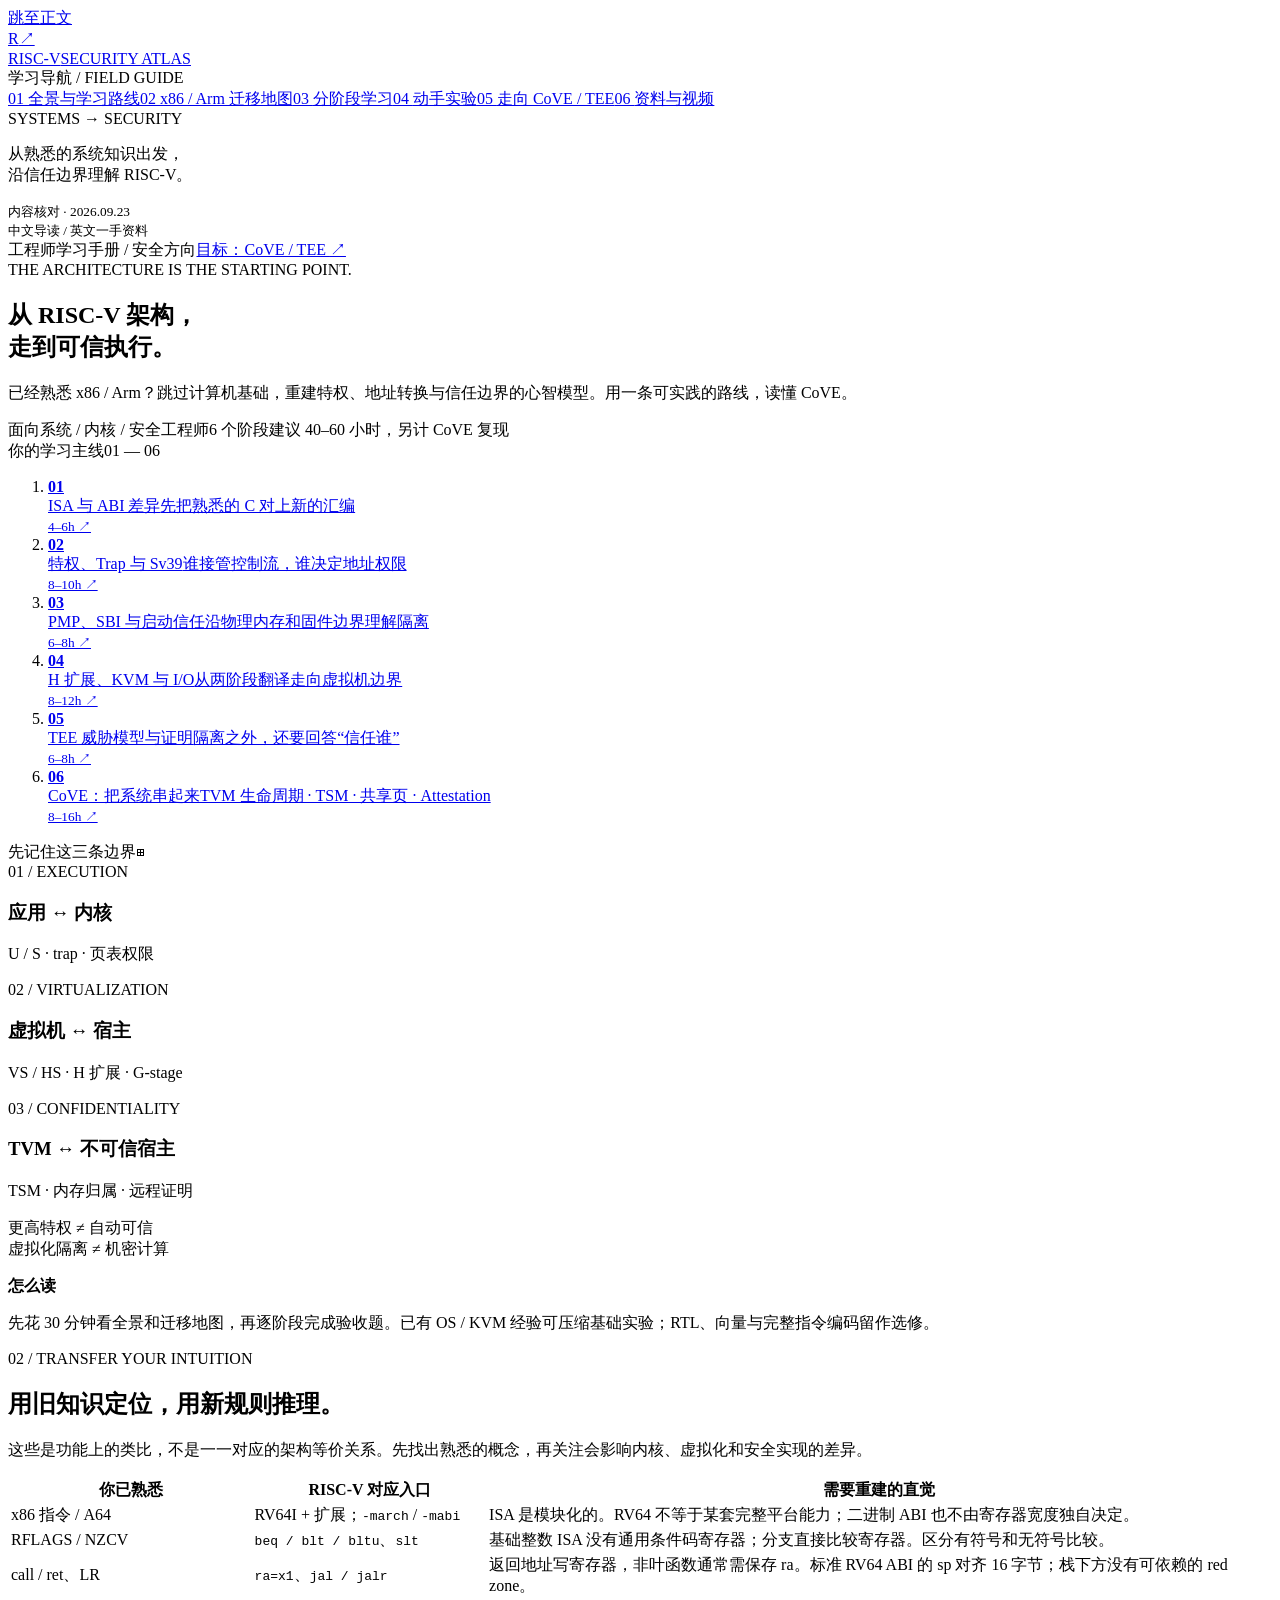
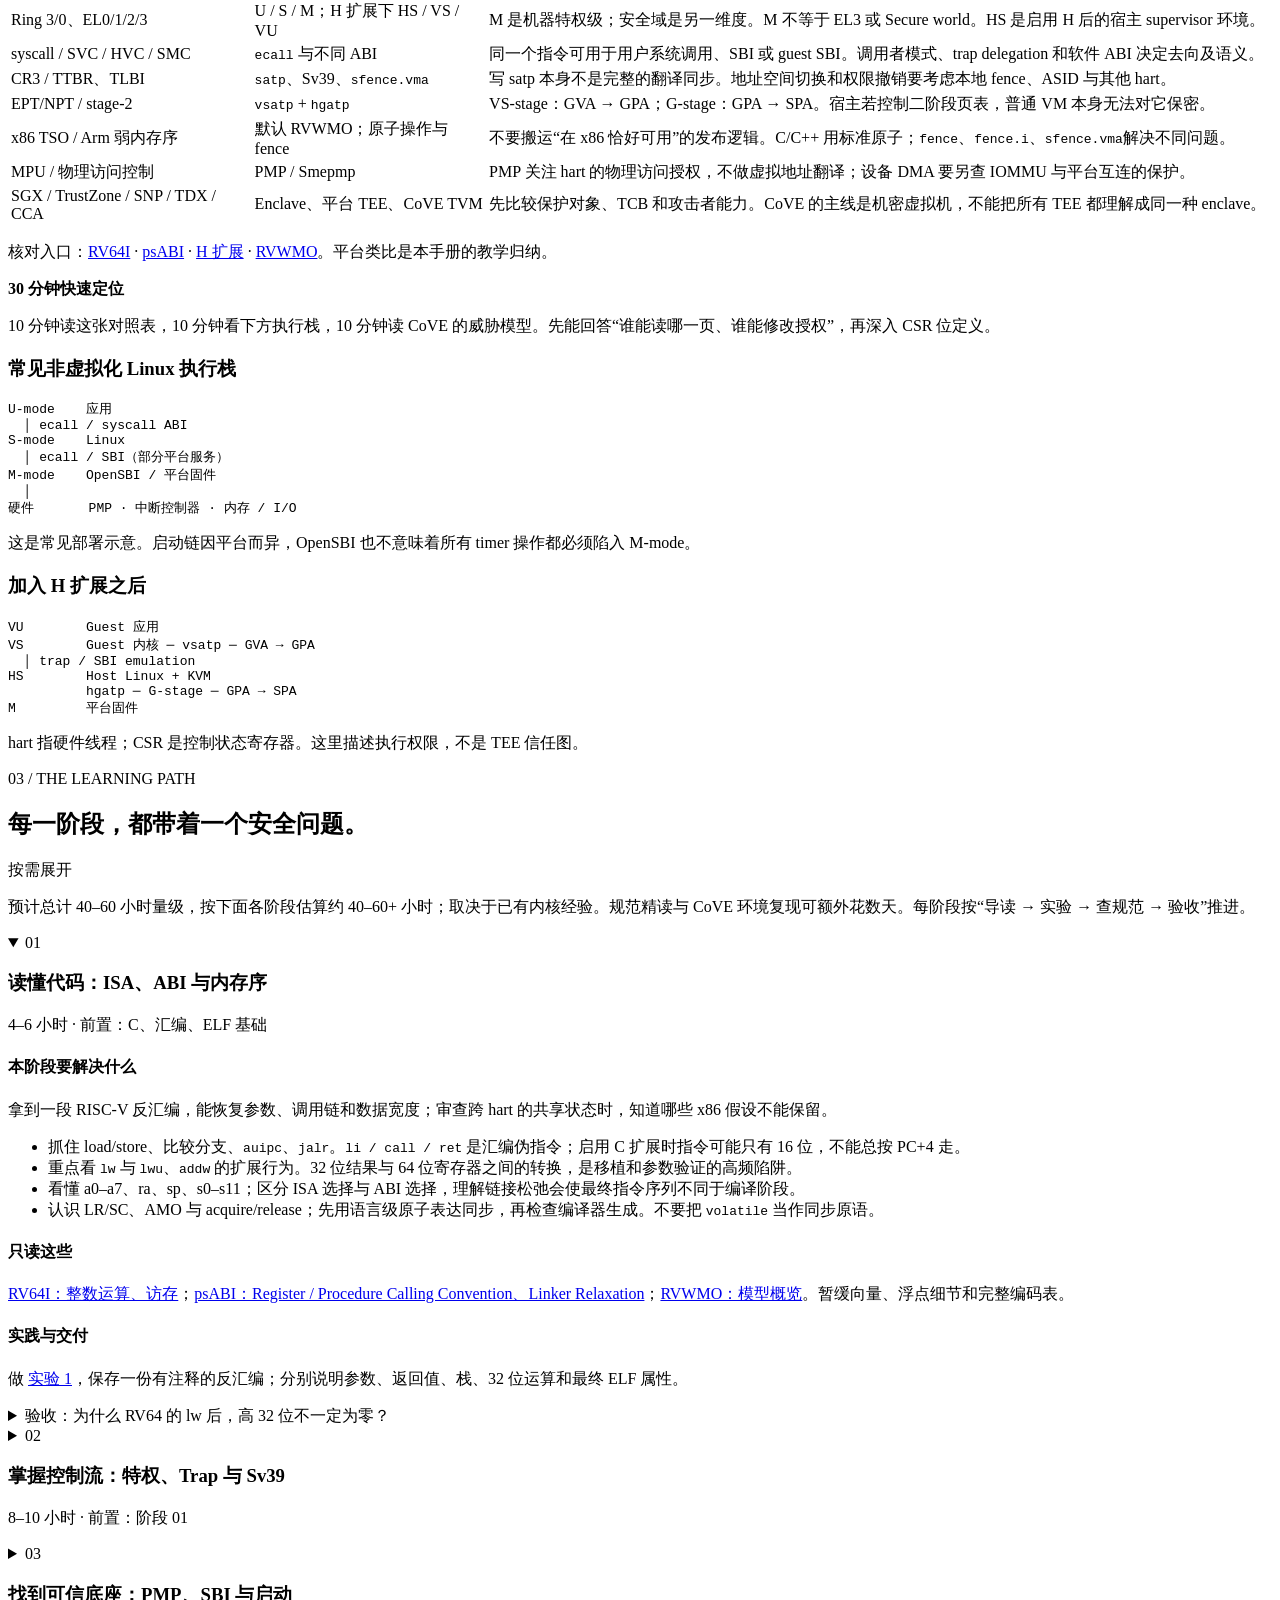
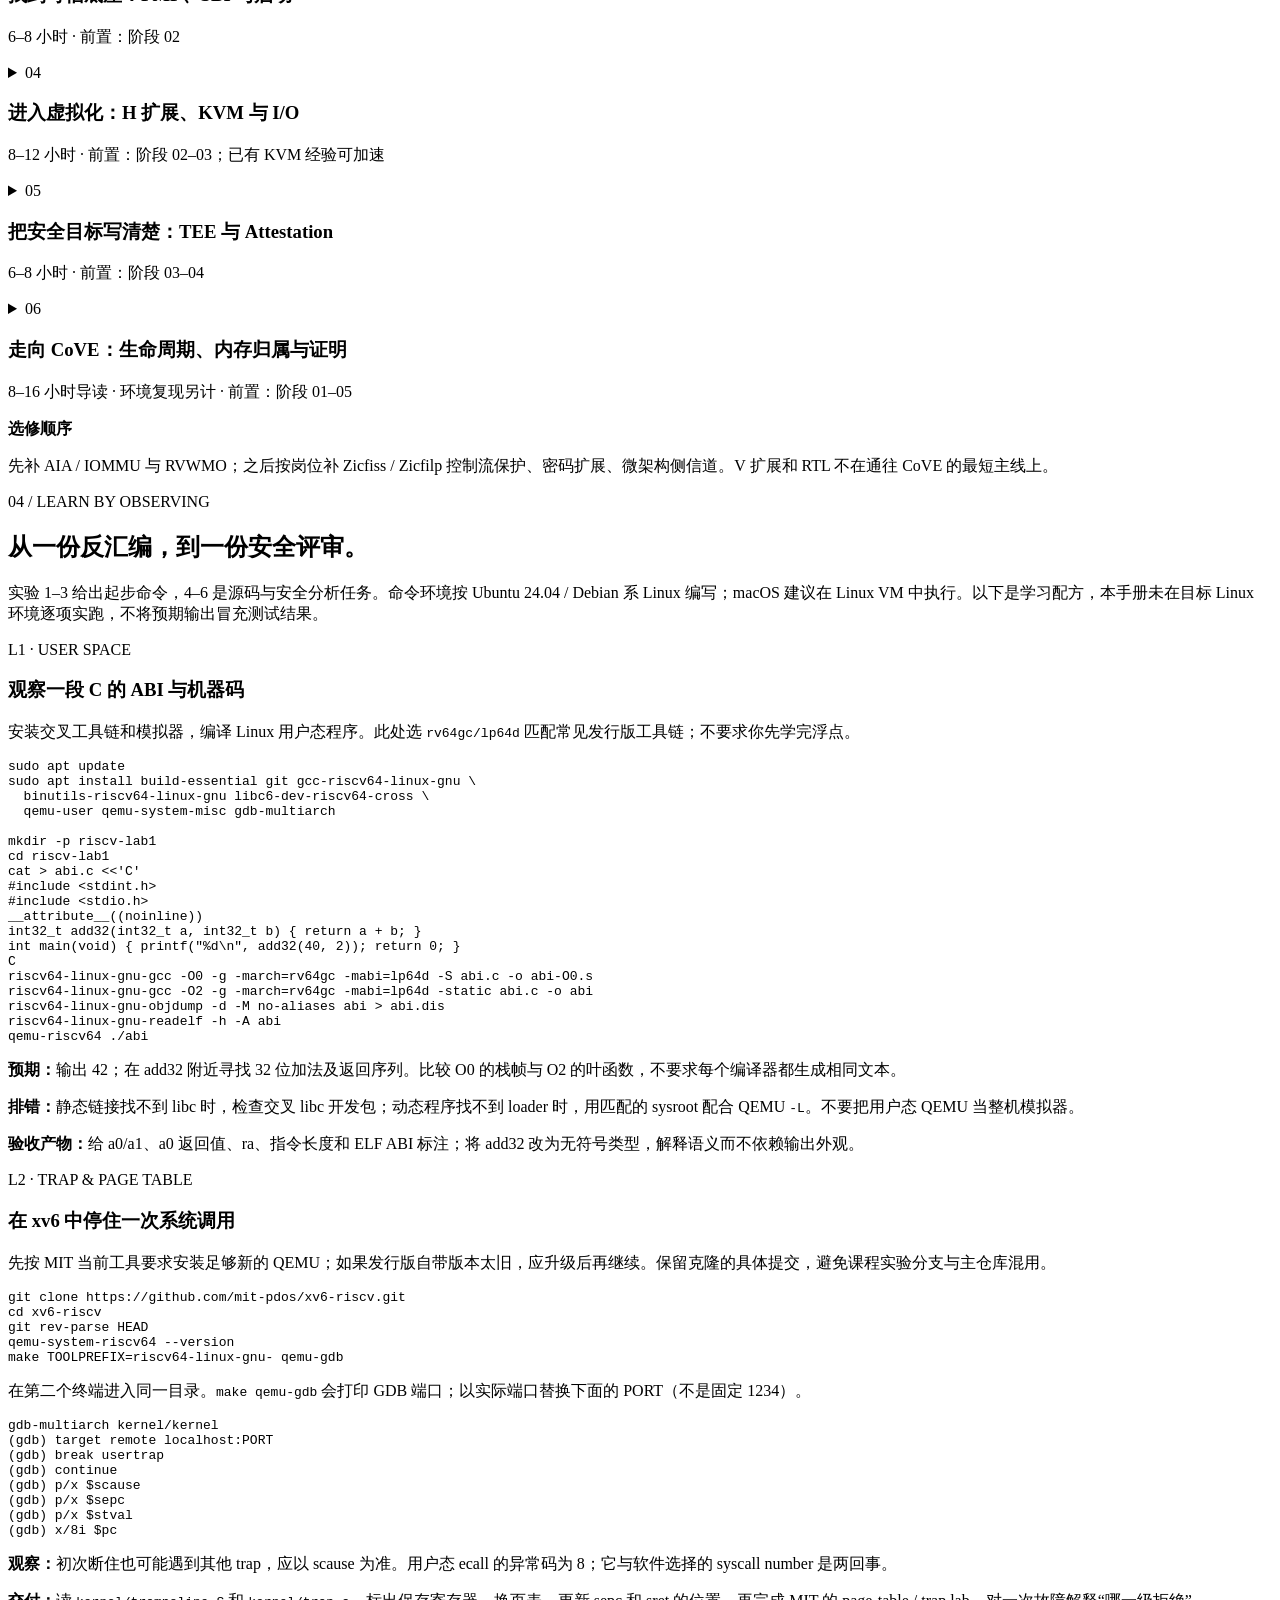
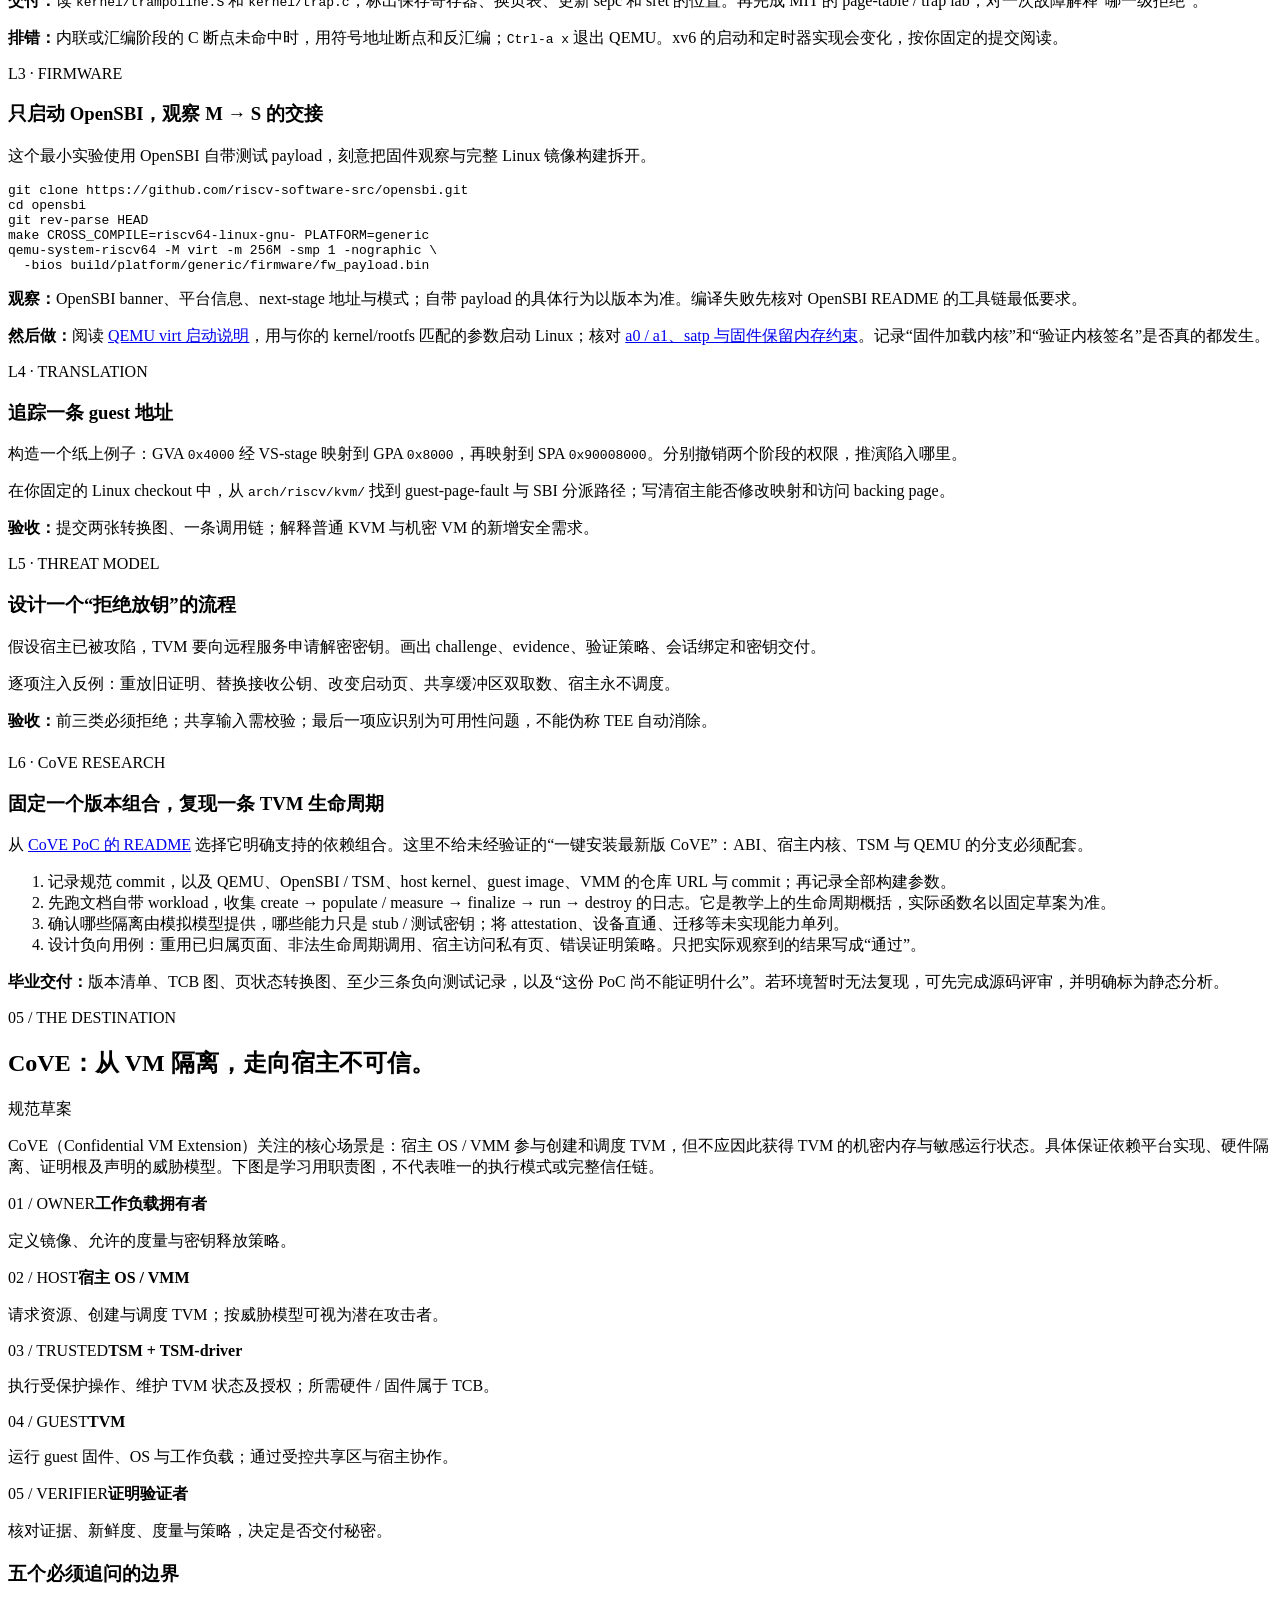
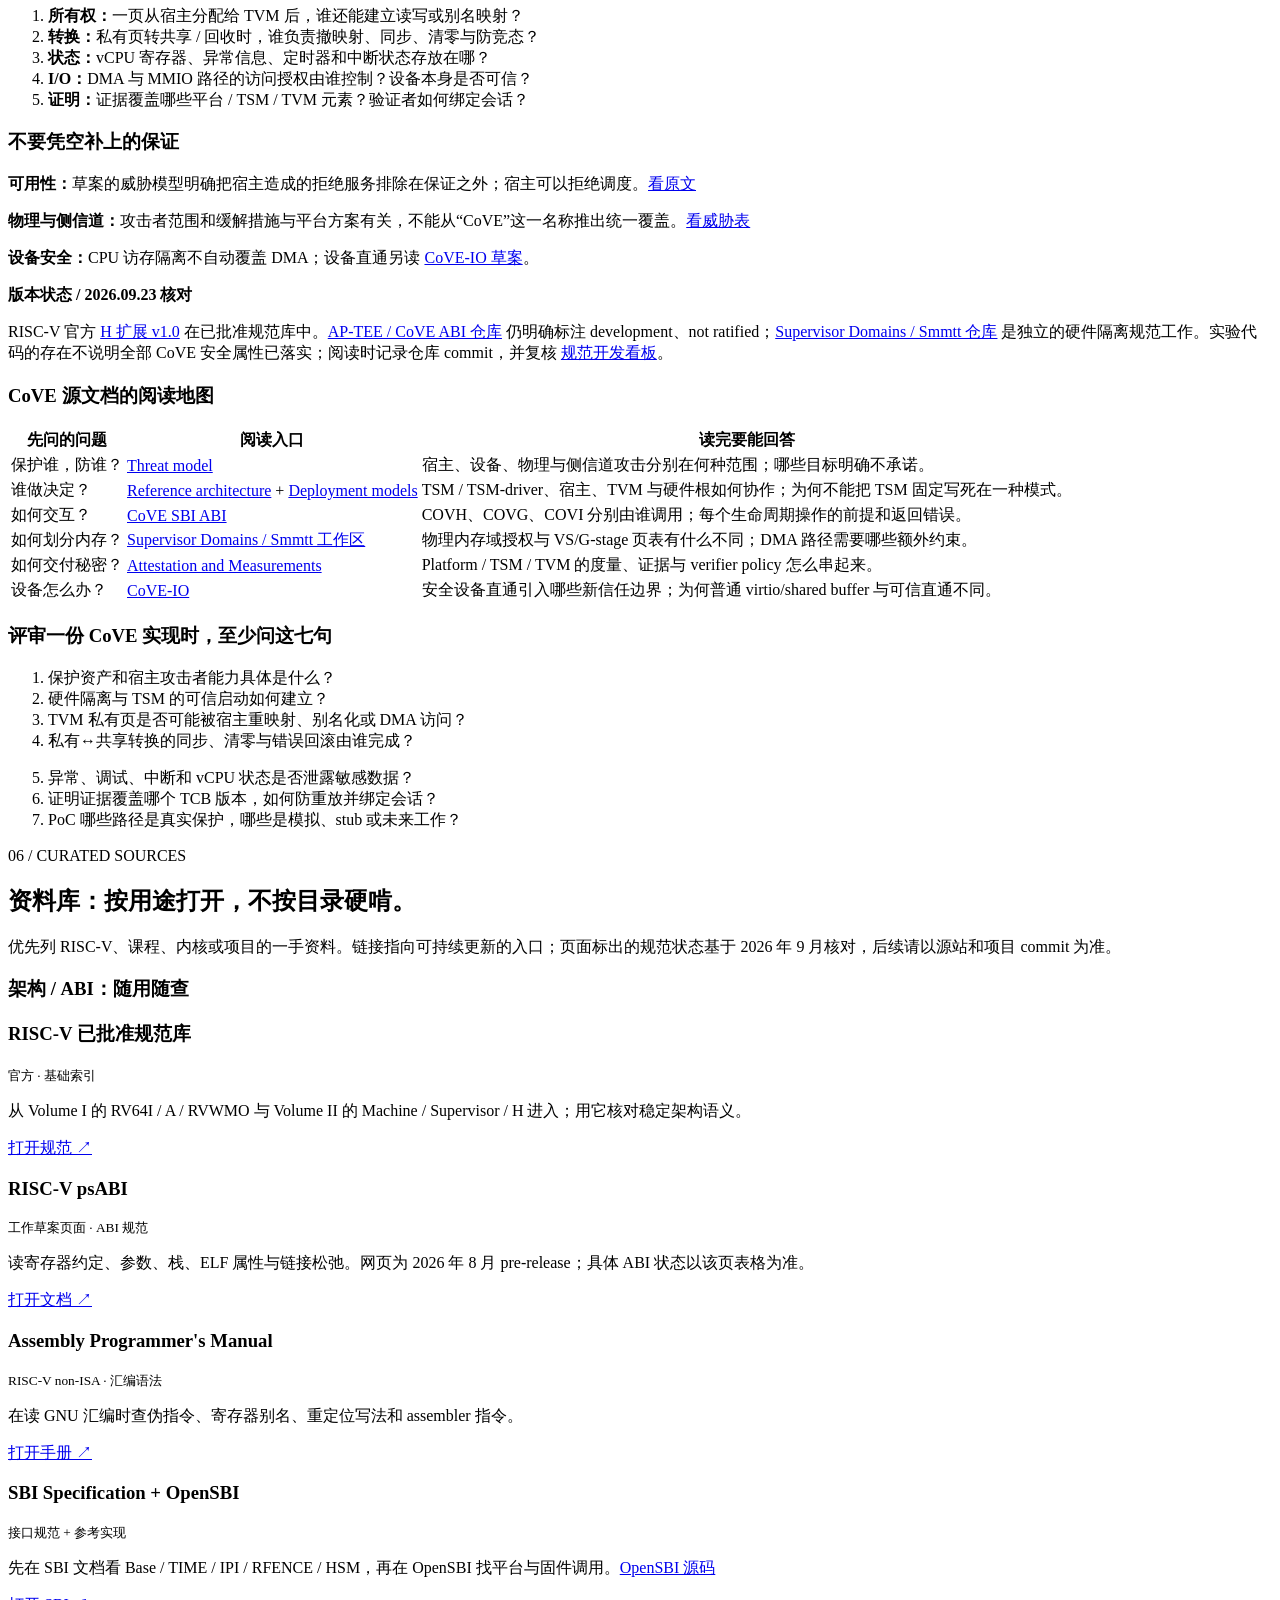
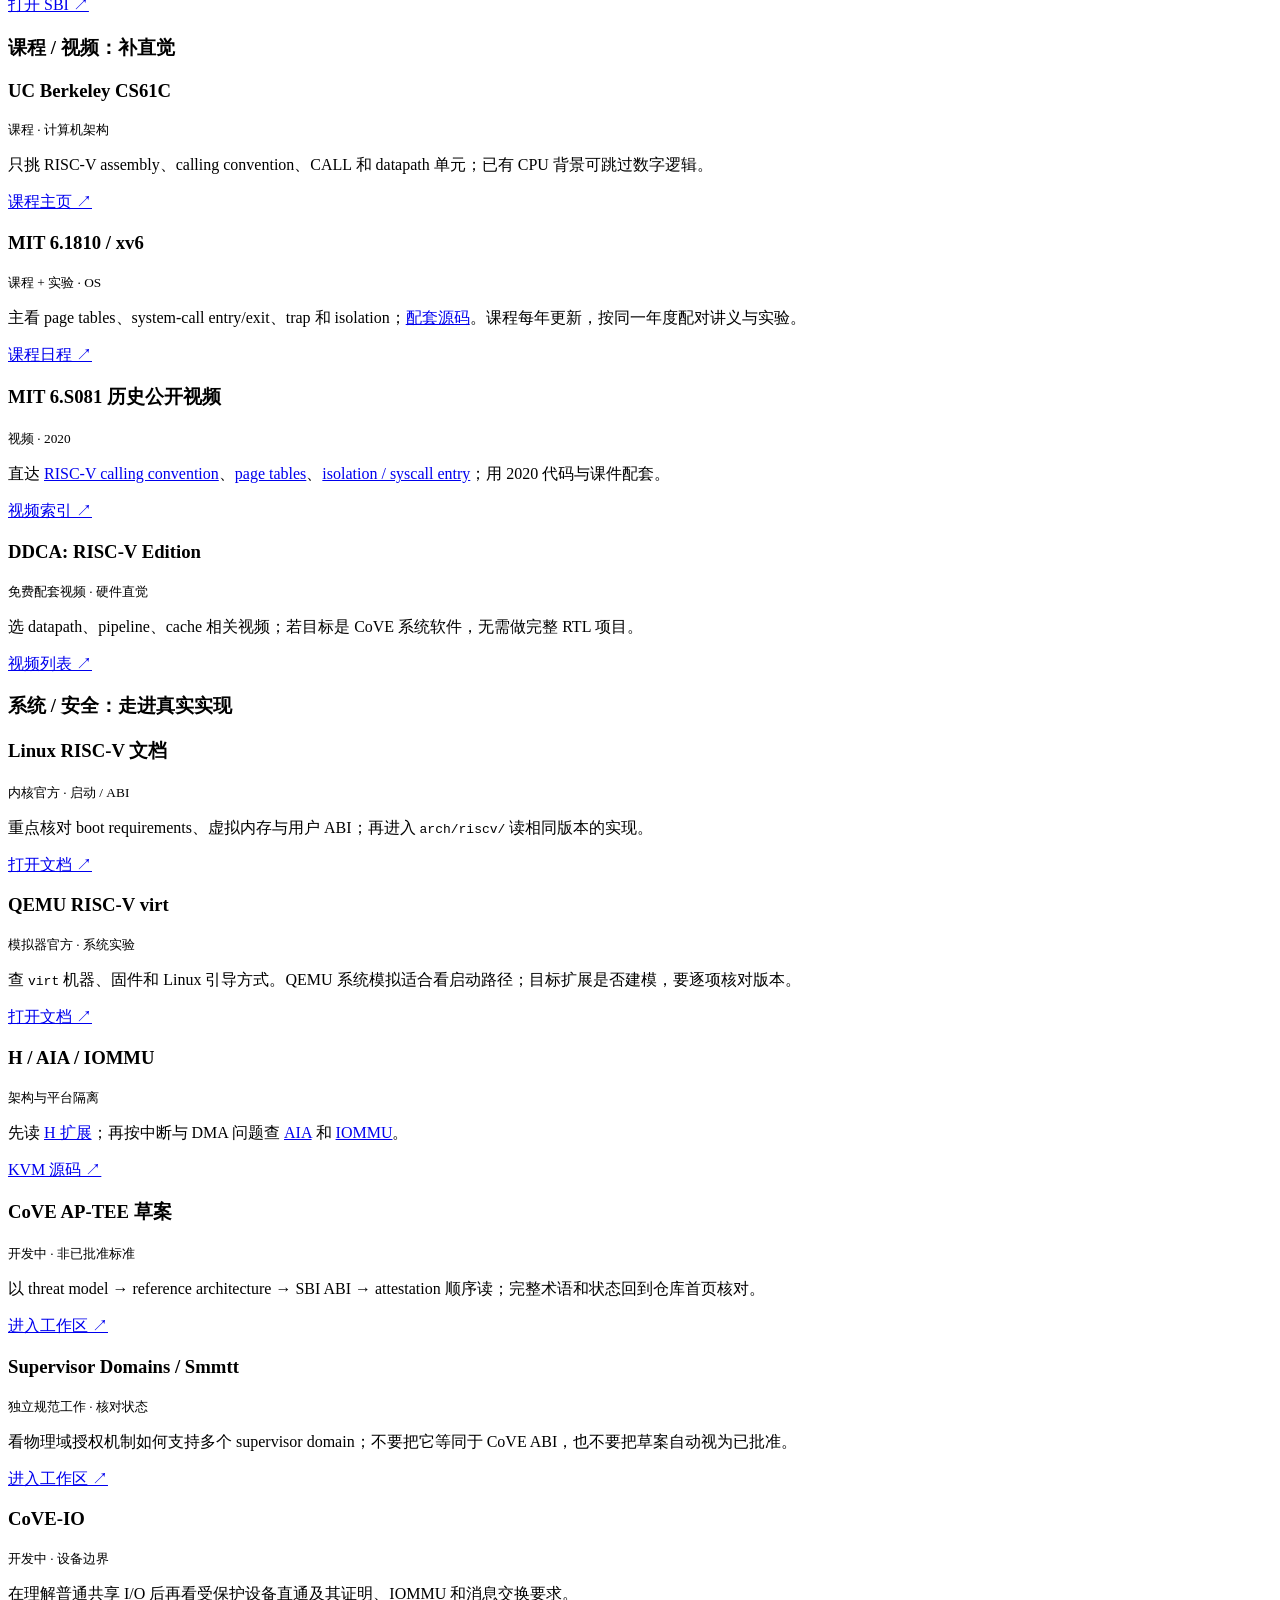
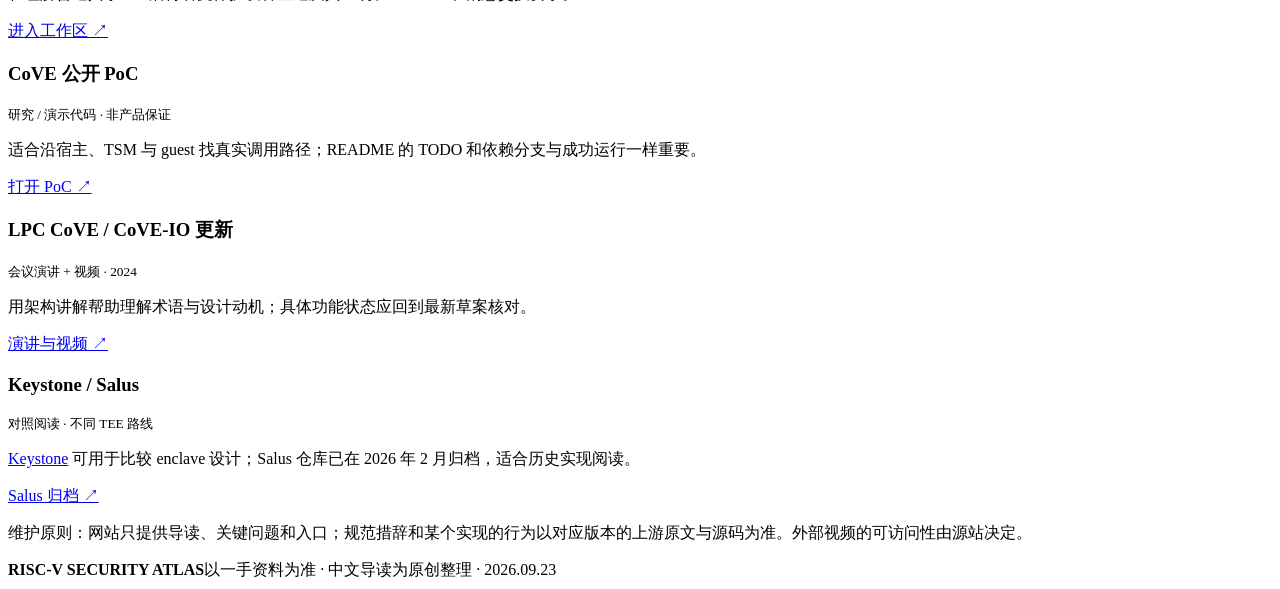
==== index.html @ 59cd56ae "Publish RISC-V Security Atlas website" ====
<!doctype html><html lang="zh-CN"><head><meta charset="utf-8"><meta name="viewport" content="width=device-width,initial-scale=1"><title>RISC-V Security Atlas · 从架构到 CoVE</title><meta name="description" content="为有 x86/Arm 经验的系统工程师设计的 RISC-V 安全学习路线：架构迁移、特权隔离、Linux/KVM 与 CoVE/TEE。"><link rel="icon" type="image/svg+xml" href="data:image/svg+xml,%3Csvg xmlns='http://www.w3.org/2000/svg' viewBox='0 0 32 32'%3E%3Crect width='32' height='32' rx='6' fill='%2318202d'/%3E%3Cpath d='M8 8h9l6 7-6 9H8l7-9z' fill='%23c6f36a'/%3E%3C/svg%3E"><link rel="stylesheet" href="style.css"></head><body><a class="skip" href="#main">跳至正文</a><aside><a class="brand" href="#overview"><span class="brandmark">R<span>↗</span></span><div>RISC-V<span>SECURITY ATLAS</span></div></a><div class="nav-label">学习导航 / FIELD GUIDE</div><nav><a href="#overview">01 <span>全景与学习路线</span></a><a href="#bridge">02 <span>x86 / Arm 迁移地图</span></a><a href="#curriculum">03 <span>分阶段学习</span></a><a href="#labs">04 <span>动手实验</span></a><a href="#cove">05 <span>走向 CoVE / TEE</span></a><a href="#library">06 <span>资料与视频</span></a></nav><div class="aside-note"><span class="pill">SYSTEMS → SECURITY</span><p>从熟悉的系统知识出发，<br>沿信任边界理解 RISC-V。</p><small>内容核对 · 2026.09.23<br>中文导读 / 英文一手资料</small></div></aside><div class="page"><header><span>工程师学习手册 <span class="muted">/</span> 安全方向</span><a href="#cove">目标：CoVE / TEE <span>↗</span></a></header><main id="main"><section id="overview"><div class="eyebrow">THE ARCHITECTURE IS THE STARTING POINT.</div><h1>从 RISC-V 架构，<br>走到<span class="accent">可信执行。</span></h1><p class="lead">已经熟悉 x86 / Arm？跳过计算机基础，重建特权、地址转换与信任边界的心智模型。用一条可实践的路线，读懂 CoVE。</p><div class="meta-row"><span>面向系统 / 内核 / 安全工程师</span><span>6 个阶段</span><span>建议 40–60 小时，另计 CoVE 复现</span></div><div class="overview-grid"><div class="route-panel"><div class="panel-title"><span>你的学习主线</span><span class="mono">01 — 06</span></div><ol class="route"><li><a href="#stage-1"><b>01</b><div>ISA 与 ABI 差异<span>先把熟悉的 C 对上新的汇编</span></div><small>4–6h ↗</small></a></li><li><a href="#stage-2"><b>02</b><div>特权、Trap 与 Sv39<span>谁接管控制流，谁决定地址权限</span></div><small>8–10h ↗</small></a></li><li><a href="#stage-3"><b>03</b><div>PMP、SBI 与启动信任<span>沿物理内存和固件边界理解隔离</span></div><small>6–8h ↗</small></a></li><li><a href="#stage-4"><b>04</b><div>H 扩展、KVM 与 I/O<span>从两阶段翻译走向虚拟机边界</span></div><small>8–12h ↗</small></a></li><li><a href="#stage-5"><b>05</b><div>TEE 威胁模型与证明<span>隔离之外，还要回答“信任谁”</span></div><small>6–8h ↗</small></a></li><li class="destination"><a href="#stage-6"><b>06</b><div>CoVE：把系统串起来<span>TVM 生命周期 · TSM · 共享页 · Attestation</span></div><small>8–16h ↗</small></a></li></ol></div><div class="boundary-panel"><div class="panel-title"><span>先记住这三条边界</span><span>⊞</span></div><div class="boundary"><span>01 / EXECUTION</span><h3>应用 ↔ 内核</h3><p>U / S · trap · 页表权限</p></div><div class="boundary"><span>02 / VIRTUALIZATION</span><h3>虚拟机 ↔ 宿主</h3><p>VS / HS · H 扩展 · G-stage</p></div><div class="boundary last"><span>03 / CONFIDENTIALITY</span><h3>TVM ↔ 不可信宿主</h3><p>TSM · 内存归属 · 远程证明</p></div><p class="boundary-caption">更高特权 ≠ 自动可信<br>虚拟化隔离 ≠ 机密计算</p></div></div><div class="reading-note"><b>怎么读</b><p>先花 30 分钟看全景和迁移地图，再逐阶段完成验收题。已有 OS / KVM 经验可压缩基础实验；RTL、向量与完整指令编码留作选修。</p></div></section><section id="bridge"><div class="section-heading"><div><span class="num">02 / TRANSFER YOUR INTUITION</span><h2>用旧知识定位，用新规则推理。</h2></div></div><p class="intro">这些是功能上的类比，不是一一对应的架构等价关系。先找出熟悉的概念，再关注会影响内核、虚拟化和安全实现的差异。</p><div class="table-wrap"><table><thead><tr><th>你已熟悉</th><th>RISC-V 对应入口</th><th>需要重建的直觉</th></tr></thead><tbody>
<tr><td>x86 指令 / A64</td><td>RV64I + 扩展；<code>-march</code> / <code>-mabi</code></td><td>ISA 是模块化的。RV64 不等于某套完整平台能力；二进制 ABI 也不由寄存器宽度独自决定。</td></tr>
<tr><td>RFLAGS / NZCV</td><td><code>beq / blt / bltu</code>、<code>slt</code></td><td>基础整数 ISA 没有通用条件码寄存器；分支直接比较寄存器。区分有符号和无符号比较。</td></tr>
<tr><td>call / ret、LR</td><td><code>ra=x1</code>、<code>jal / jalr</code></td><td>返回地址写寄存器，非叶函数通常需保存 ra。标准 RV64 ABI 的 sp 对齐 16 字节；栈下方没有可依赖的 red zone。</td></tr>
<tr><td>Ring 3/0、EL0/1/2/3</td><td>U / S / M；H 扩展下 HS / VS / VU</td><td>M 是机器特权级；安全域是另一维度。M 不等于 EL3 或 Secure world。HS 是启用 H 后的宿主 supervisor 环境。</td></tr>
<tr><td>syscall / SVC / HVC / SMC</td><td><code>ecall</code> 与不同 ABI</td><td>同一个指令可用于用户系统调用、SBI 或 guest SBI。调用者模式、trap delegation 和软件 ABI 决定去向及语义。</td></tr>
<tr><td>CR3 / TTBR、TLBI</td><td><code>satp</code>、Sv39、<code>sfence.vma</code></td><td>写 satp 本身不是完整的翻译同步。地址空间切换和权限撤销要考虑本地 fence、ASID 与其他 hart。</td></tr>
<tr><td>EPT/NPT / stage-2</td><td><code>vsatp</code> + <code>hgatp</code></td><td>VS-stage：GVA → GPA；G-stage：GPA → SPA。宿主若控制二阶段页表，普通 VM 本身无法对它保密。</td></tr>
<tr><td>x86 TSO / Arm 弱内存序</td><td>默认 RVWMO；原子操作与 fence</td><td>不要搬运“在 x86 恰好可用”的发布逻辑。C/C++ 用标准原子；<code>fence</code>、<code>fence.i</code>、<code>sfence.vma</code>解决不同问题。</td></tr>
<tr><td>MPU / 物理访问控制</td><td>PMP / Smepmp</td><td>PMP 关注 hart 的物理访问授权，不做虚拟地址翻译；设备 DMA 要另查 IOMMU 与平台互连的保护。</td></tr>
<tr><td>SGX / TrustZone / SNP / TDX / CCA</td><td>Enclave、平台 TEE、CoVE TVM</td><td>先比较保护对象、TCB 和攻击者能力。CoVE 的主线是机密虚拟机，不能把所有 TEE 都理解成同一种 enclave。</td></tr>
</tbody></table></div><p class="source-note">核对入口：<a class="inline-link" href="https://docs.riscv.org/reference/isa/v20260120/unpriv/rv64.html" target="_blank" rel="noopener noreferrer">RV64I</a> · <a class="inline-link" href="https://riscv-non-isa.github.io/riscv-elf-psabi-doc/" target="_blank" rel="noopener noreferrer">psABI</a> · <a class="inline-link" href="https://docs.riscv.org/reference/isa/v20260120/priv/hypervisor.html" target="_blank" rel="noopener noreferrer">H 扩展</a> · <a class="inline-link" href="https://docs.riscv.org/reference/isa/v20260120/unpriv/rvwmo.html" target="_blank" rel="noopener noreferrer">RVWMO</a>。平台类比是本手册的教学归纳。</p>
<div class="callout"><b>30 分钟快速定位</b><p>10 分钟读这张对照表，10 分钟看下方执行栈，10 分钟读 CoVE 的威胁模型。先能回答“谁能读哪一页、谁能修改授权”，再深入 CSR 位定义。</p></div>
<div class="two-col"><div class="mini-card"><h3>常见非虚拟化 Linux 执行栈</h3><pre><code>U-mode    应用
  │ ecall / syscall ABI
S-mode    Linux
  │ ecall / SBI（部分平台服务）
M-mode    OpenSBI / 平台固件
  │
硬件       PMP · 中断控制器 · 内存 / I/O</code></pre><p>这是常见部署示意。启动链因平台而异，OpenSBI 也不意味着所有 timer 操作都必须陷入 M-mode。</p></div><div class="mini-card"><h3>加入 H 扩展之后</h3><pre><code>VU        Guest 应用
VS        Guest 内核 ─ vsatp ─ GVA → GPA
  │ trap / SBI emulation
HS        Host Linux + KVM
          hgatp ─ G-stage ─ GPA → SPA
M         平台固件</code></pre><p>hart 指硬件线程；CSR 是控制状态寄存器。这里描述执行权限，不是 TEE 信任图。</p></div></div></section>

<section id="curriculum"><div class="section-heading"><div><span class="num">03 / THE LEARNING PATH</span><h2>每一阶段，都带着一个安全问题。</h2></div><span class="tag">按需展开</span></div><p class="intro">预计总计 40–60 小时量级，按下面各阶段估算约 40–60+ 小时；取决于已有内核经验。规范精读与 CoVE 环境复现可额外花数天。每阶段按“导读 → 实验 → 查规范 → 验收”推进。</p>
<details class="lesson" id="stage-1" open><summary><span class="lesson-num">01</span><div><h3>读懂代码：ISA、ABI 与内存序</h3><p>4–6 小时 · 前置：C、汇编、ELF 基础</p></div></summary><div class="lesson-body"><h4>本阶段要解决什么</h4><p>拿到一段 RISC-V 反汇编，能恢复参数、调用链和数据宽度；审查跨 hart 的共享状态时，知道哪些 x86 假设不能保留。</p><ul><li>抓住 load/store、比较分支、<code>auipc</code>、<code>jalr</code>。<code>li / call / ret</code> 是汇编伪指令；启用 C 扩展时指令可能只有 16 位，不能总按 PC+4 走。</li><li>重点看 <code>lw</code> 与 <code>lwu</code>、<code>addw</code> 的扩展行为。32 位结果与 64 位寄存器之间的转换，是移植和参数验证的高频陷阱。</li><li>看懂 a0–a7、ra、sp、s0–s11；区分 ISA 选择与 ABI 选择，理解链接松弛会使最终指令序列不同于编译阶段。</li><li>认识 LR/SC、AMO 与 acquire/release；先用语言级原子表达同步，再检查编译器生成。不要把 <code>volatile</code> 当作同步原语。</li></ul><h4>只读这些</h4><p><a href="https://docs.riscv.org/reference/isa/v20260120/unpriv/rv64.html" target="_blank" rel="noopener noreferrer">RV64I：整数运算、访存</a>；<a href="https://riscv-non-isa.github.io/riscv-elf-psabi-doc/" target="_blank" rel="noopener noreferrer">psABI：Register / Procedure Calling Convention、Linker Relaxation</a>；<a href="https://docs.riscv.org/reference/isa/v20260120/unpriv/rvwmo.html" target="_blank" rel="noopener noreferrer">RVWMO：模型概览</a>。暂缓向量、浮点细节和完整编码表。</p><h4>实践与交付</h4><p>做 <a href="#lab-1">实验 1</a>，保存一份有注释的反汇编；分别说明参数、返回值、栈、32 位运算和最终 ELF 属性。</p><details class="answer"><summary>验收：为什么 RV64 的 lw 后，高 32 位不一定为零？</summary><p>lw 将 32 位值符号扩展到 XLEN；lwu 才是零扩展。再解释为什么函数返回值还要结合类型和 ABI，而不能仅凭某条 load 推断。</p></details></div></details>
<details class="lesson" id="stage-2"><summary><span class="lesson-num">02</span><div><h3>掌握控制流：特权、Trap 与 Sv39</h3><p>8–10 小时 · 前置：阶段 01</p></div></summary><div class="lesson-body"><h4>本阶段要解决什么</h4><p>应用越权访问后，硬件在哪一层拒绝，控制流交给谁，返回时恢复了什么？</p><ul><li>将 trap 分成同步异常和异步中断。追踪 <code>stvec / sepc / scause / stval / sstatus</code>；用 <code>medeleg / mideleg</code> 理解委托，不能假定所有 ecall 都先到 M。</li><li>硬件不会替软件保存完整通用寄存器集、切好内核栈并换好页表。用 xv6 的 trampoline 将这些步骤逐一对上。</li><li>Sv39 的典型 4 KiB 页：虚拟地址拆成 9/9/9/12 位；三层 PTE。检查 V/R/W/X/U/A/D 与叶子项、superpage；无效编码和权限错误也参与失败判定。</li><li>区分 page fault 与 access fault；前者多与地址转换 / 页表权限有关，后者可来自物理访问授权或平台访问失败。SUM/MXR 的权限影响也要单独查。</li></ul><h4>只读这些</h4><p><a href="https://docs.riscv.org/reference/isa/v20260120/priv/supervisor.html" target="_blank" rel="noopener noreferrer">Supervisor：trap CSR、satp、Sv39、SFENCE.VMA</a>；<a href="https://pdos.csail.mit.edu/6.828/2025/schedule.html" target="_blank" rel="noopener noreferrer">MIT 6.1810：Page tables、System call entry/exit、Traps lab</a>。xv6 只抓 <code>trampoline.S → trap.c → syscall.c</code> 和 <code>vm.c</code>。</p><h4>实践与交付</h4><p>做 <a href="#lab-2">实验 2</a>，画一条 U → S → U 路径，注明每一步谁负责；再追踪一个 guard-page fault，记录原因与故障地址。</p><details class="answer"><summary>验收：改了 PTE，为什么不能立即假定所有 CPU 都失去访问权限？</summary><p>内存中的 PTE 不是所有 hart 已生效的翻译状态。需按地址空间与并发协议执行本地翻译同步，并协调远程 hart 的 shootdown。隔离撤销必须以旧访问能力确实失效为完成条件。</p></details></div></details>
<details class="lesson" id="stage-3"><summary><span class="lesson-num">03</span><div><h3>找到可信底座：PMP、SBI 与启动</h3><p>6–8 小时 · 前置：阶段 02</p></div></summary><div class="lesson-body"><h4>本阶段要解决什么</h4><p>如果 Linux 被攻陷，固件如何保住自己的代码和数据？“能启动”与“可信启动”之间还缺什么？</p><ul><li>PMP 用物理地址范围与 R/W/X 做访问检查。先理解 TOR / NAPOT、匹配优先级、锁定位和无匹配时的规则，再看 Smepmp 对 M-mode 约束的增强。</li><li>不要把标准 PMP 的 M-mode 默认行为笼统说成“永远绕过”或“全部受限”；锁定、有效特权、MPRV 与 Smepmp 都会改变判断。</li><li>SBI 是接口规范，OpenSBI 是实现。先理解 Base extension 的能力探测，再看 TIME、IPI、RFENCE、HSM；不要根据 CPU 名称猜测可用扩展。</li><li>把启动链拆成加载、签名验证、度量和运行期隔离。固件保留内存应与 Linux 使用的内存描述一致；DT 的 no-map 约定不等于硬件访问控制。</li></ul><h4>只读这些</h4><p><a href="https://docs.riscv.org/reference/isa/v20260120/priv/machine.html" target="_blank" rel="noopener noreferrer">Machine：Physical Memory Protection</a>；<a href="https://docs.riscv.org/reference/isa/v20260120/priv/smepmp.html" target="_blank" rel="noopener noreferrer">Smepmp</a>；<a href="https://github.com/riscv-non-isa/riscv-sbi-doc" target="_blank" rel="noopener noreferrer">SBI</a>；<a href="https://github.com/riscv-software-src/opensbi" target="_blank" rel="noopener noreferrer">OpenSBI</a>；<a href="https://docs.kernel.org/arch/riscv/boot.html" target="_blank" rel="noopener noreferrer">Linux boot requirements</a>。</p><h4>实践与交付</h4><p>做 <a href="#lab-3">实验 3</a>。记录固件版本、next-stage mode、内存范围；在纸上列出 M/S/U 对每个 PMP 区域的读写执行权限，不要用一句“高特权可信”代替证明。</p><details class="answer"><summary>验收：CPU 的 PMP 配好了，设备 DMA 就不能读秘密了吗？</summary><p>不能据此得出结论。PMP 是 hart 侧机制；必须确认 DMA 路径上的 IOMMU、互连防火墙、设备授权以及固件配置是否形成完整的访问控制。</p></details></div></details>
<details class="lesson" id="stage-4"><summary><span class="lesson-num">04</span><div><h3>进入虚拟化：H 扩展、KVM 与 I/O</h3><p>8–12 小时 · 前置：阶段 02–03；已有 KVM 经验可加速</p></div></summary><div class="lesson-body"><h4>本阶段要解决什么</h4><p>普通 VM 的隔离信任宿主。要进一步保护 VM 不受恶意宿主影响，必须先看清宿主原本掌握的能力。</p><ul><li>将 VS/VU 和 HS 放到正确位置；理解 <code>hstatus</code>、虚拟化 CSR 以及 guest trap 如何进入宿主。</li><li>画 GVA → GPA → SPA 两阶段路径；不要把 vsatp 与 hgatp 的地址空间混在一起。按规范区分 <code>HFENCE.VVMA</code> 与 <code>HFENCE.GVMA</code> 的同步对象。</li><li>在 Linux <code>arch/riscv/kvm/</code> 里追踪 vCPU 进入 / 退出、SBI 模拟与二阶段缺页。阅读实际 checkout，文件拆分会随版本变化。</li><li>AIA / IMSIC 帮助理解中断虚拟化；IOMMU 处理设备访问路径。二者都不能只凭“启用”就推导完整机密计算保证。</li></ul><h4>只读这些</h4><p><a href="https://docs.riscv.org/reference/isa/v20260120/priv/hypervisor.html" target="_blank" rel="noopener noreferrer">H 扩展：CSR、two-stage translation、traps</a>；<a href="https://github.com/torvalds/linux/tree/master/arch/riscv/kvm" target="_blank" rel="noopener noreferrer">Linux RISC-V KVM 源码</a>；<a href="https://github.com/riscv/riscv-aia" target="_blank" rel="noopener noreferrer">AIA</a>；<a href="https://github.com/riscv-non-isa/riscv-iommu" target="_blank" rel="noopener noreferrer">IOMMU</a>。只先读 overview 和编程模型。</p><h4>实践与交付</h4><p>完成 <a href="#lab-4">实验 4 的翻译与源码追踪</a>。有支持 H 的 RISC-V 环境再做 KVM 启动；在 x86/Arm 上用 QEMU TCG 跑 RISC-V，不等于跨架构 KVM 加速。</p><details class="answer"><summary>验收：Guest 页表禁止宿主访问，是否就能实现机密 VM？</summary><p>Guest 页表约束 guest 自身的转换。普通宿主仍管理 guest 物理内存及二阶段映射；CoVE 需要由可信组件和平台隔离机制约束不可信宿主对 TVM 的访问。</p></details></div></details>
<details class="lesson" id="stage-5"><summary><span class="lesson-num">05</span><div><h3>把安全目标写清楚：TEE 与 Attestation</h3><p>6–8 小时 · 前置：阶段 03–04</p></div></summary><div class="lesson-body"><h4>本阶段要解决什么</h4><p>“可信”是相对于资产、攻击者和假设而言。远程工作负载拥有者凭什么向这台机器交付秘密？</p><ul><li>资产包括私有内存、寄存器状态、密钥与初始度量；攻击面包括宿主、设备、共享缓冲区、异常输入和调试接口。</li><li>把 TCB（Trusted Computing Base）列为具体组件。硬件根、M-mode 固件、TSM 和 guest 内部可信代码，不会因为宿主移出 TCB 就消失。</li><li>区分 secure boot（验证是否允许启动）、measured boot（记录启动了什么）、attestation（输出可验证证据）和 verifier policy（判定是否接受）。</li><li>共享页既可能被读，也可能被篡改。练习长度 / 偏移校验、复制后校验、双取数风险和明确的缓冲区所有权，不要在未校验输入上使用特权。</li></ul><h4>只读这些</h4><p><a href="https://github.com/riscv-non-isa/riscv-ap-tee/blob/main/src/threatmodel.adoc" target="_blank" rel="noopener noreferrer">CoVE threat model</a> → <a href="https://github.com/riscv-non-isa/riscv-ap-tee/blob/main/src/attestation.adoc" target="_blank" rel="noopener noreferrer">Attestation and Measurements</a>；再用 <a href="https://keystone-enclave.org/" target="_blank" rel="noopener noreferrer">Keystone</a> 对照 enclave 模型。Keystone 是另一条 TEE 设计路线，不是 CoVE 的同义词或必经依赖。</p><h4>实践与交付</h4><p>做 <a href="#lab-5">实验 5 的威胁模型评审</a>：一页资产 / 攻击者 / 假设表，一张 TCB 图，一份“拒绝释放密钥”的反例集合。</p><details class="answer"><summary>验收：证明报告签名有效，就应该把密钥发给 guest 吗？</summary><p>还要检查信任链、度量是否在允许列表、TCB 版本与策略、新鲜度，以及接收密钥的会话 / 公钥是否绑定到已验证的环境。签名有效只说明证据通过了部分验证。</p></details></div></details>
<details class="lesson" id="stage-6"><summary><span class="lesson-num">06</span><div><h3>走向 CoVE：生命周期、内存归属与证明</h3><p>8–16 小时导读 · 环境复现另计 · 前置：阶段 01–05</p></div></summary><div class="lesson-body"><h4>本阶段要解决什么</h4><p>把规范角色与实际调用链连起来：宿主请求创建 TVM，TSM 校验并执行受保护操作，guest 与外界通过显式接口协作。</p><ul><li>TVM（TEE VM）是受保护虚拟机；TSM（TEE Security Manager）是可信安全管理组件。TSM 的执行模式依部署模型变化，不要固定理解为“必须跑在 HS”。</li><li>从 COVH（host）、COVG（guest）、COVI（interrupt）接口分工入手，再查当前草案的调用前置条件与错误。ABI 不是一条万能的 CPU 安全指令。</li><li>沿 TVM 的创建、页面装入与度量、finalize、执行、销毁，逐步问“这时允许谁访问”。Private/shared 转换要与映射撤销、并发、缓存 / TLB 和清零协议一同分析。</li><li>将 Smmtt / Supervisor Domains 的硬件隔离工作与 CoVE 的软件接口分层阅读；CoVE-IO 再扩展到设备信任与安全直通。</li></ul><h4>最短阅读顺序</h4><p><a href="https://github.com/riscv-non-isa/riscv-ap-tee/blob/main/src/threatmodel.adoc" target="_blank" rel="noopener noreferrer">Threat model</a> → <a href="https://github.com/riscv-non-isa/riscv-ap-tee/blob/main/src/refarch.adoc" target="_blank" rel="noopener noreferrer">Reference architecture</a> → <a href="https://github.com/riscv-non-isa/riscv-ap-tee/blob/main/src/sbi_cove.adoc" target="_blank" rel="noopener noreferrer">SBI interfaces</a> → <a href="https://github.com/riscv-non-isa/riscv-ap-tee/blob/main/src/attestation.adoc" target="_blank" rel="noopener noreferrer">Attestation</a> → 选一份实现追调用链。</p><h4>实践与交付</h4><p>按 <a href="#lab-6">实验 6</a> 固定版本组合，输出一份可复现记录。最终用下方 <a href="#cove">CoVE 阅读地图</a> 做一次设计评审；不把研究实现默认当生产方案。</p><details class="answer"><summary>验收：TSM 的代码很小，TVM 的 TCB 就很小吗？</summary><p>不一定。还需纳入实际依赖的平台硬件、固件、证明根、设备及 guest 内部组件。TCB 取决于保护对象与部署模型，不等于一个仓库的代码量。</p></details></div></details>
<div class="reading-note"><b>选修顺序</b><p>先补 AIA / IOMMU 与 RVWMO；之后按岗位补 Zicfiss / Zicfilp 控制流保护、密码扩展、微架构侧信道。V 扩展和 RTL 不在通往 CoVE 的最短主线上。</p></div></section>

<section id="labs"><div class="section-heading"><div><span class="num">04 / LEARN BY OBSERVING</span><h2>从一份反汇编，到一份安全评审。</h2></div></div><p class="intro">实验 1–3 给出起步命令，4–6 是源码与安全分析任务。命令环境按 Ubuntu 24.04 / Debian 系 Linux 编写；macOS 建议在 Linux VM 中执行。以下是学习配方，本手册未在目标 Linux 环境逐项实跑，不将预期输出冒充测试结果。</p>
<article class="lab mini-card" id="lab-1"><span class="tag">L1 · USER SPACE</span><h3>观察一段 C 的 ABI 与机器码</h3><p>安装交叉工具链和模拟器，编译 Linux 用户态程序。此处选 <code>rv64gc/lp64d</code> 匹配常见发行版工具链；不要求你先学完浮点。</p><pre><code>sudo apt update
sudo apt install build-essential git gcc-riscv64-linux-gnu \
  binutils-riscv64-linux-gnu libc6-dev-riscv64-cross \
  qemu-user qemu-system-misc gdb-multiarch

mkdir -p riscv-lab1
cd riscv-lab1
cat &gt; abi.c &lt;&lt;'C'
#include &lt;stdint.h&gt;
#include &lt;stdio.h&gt;
__attribute__((noinline))
int32_t add32(int32_t a, int32_t b) { return a + b; }
int main(void) { printf("%d\n", add32(40, 2)); return 0; }
C
riscv64-linux-gnu-gcc -O0 -g -march=rv64gc -mabi=lp64d -S abi.c -o abi-O0.s
riscv64-linux-gnu-gcc -O2 -g -march=rv64gc -mabi=lp64d -static abi.c -o abi
riscv64-linux-gnu-objdump -d -M no-aliases abi &gt; abi.dis
riscv64-linux-gnu-readelf -h -A abi
qemu-riscv64 ./abi</code></pre><p><b>预期：</b>输出 42；在 add32 附近寻找 32 位加法及返回序列。比较 O0 的栈帧与 O2 的叶函数，不要求每个编译器都生成相同文本。</p><p><b>排错：</b>静态链接找不到 libc 时，检查交叉 libc 开发包；动态程序找不到 loader 时，用匹配的 sysroot 配合 QEMU <code>-L</code>。不要把用户态 QEMU 当整机模拟器。</p><p><b>验收产物：</b>给 a0/a1、a0 返回值、ra、指令长度和 ELF ABI 标注；将 add32 改为无符号类型，解释语义而不依赖输出外观。</p></article>
<article class="lab mini-card" id="lab-2"><span class="tag">L2 · TRAP & PAGE TABLE</span><h3>在 xv6 中停住一次系统调用</h3><p>先按 MIT 当前工具要求安装足够新的 QEMU；如果发行版自带版本太旧，应升级后再继续。保留克隆的具体提交，避免课程实验分支与主仓库混用。</p><pre><code>git clone https://github.com/mit-pdos/xv6-riscv.git
cd xv6-riscv
git rev-parse HEAD
qemu-system-riscv64 --version
make TOOLPREFIX=riscv64-linux-gnu- qemu-gdb</code></pre><p>在第二个终端进入同一目录。<code>make qemu-gdb</code> 会打印 GDB 端口；以实际端口替换下面的 PORT（不是固定 1234）。</p><pre><code>gdb-multiarch kernel/kernel
(gdb) target remote localhost:PORT
(gdb) break usertrap
(gdb) continue
(gdb) p/x $scause
(gdb) p/x $sepc
(gdb) p/x $stval
(gdb) x/8i $pc</code></pre><p><b>观察：</b>初次断住也可能遇到其他 trap，应以 scause 为准。用户态 ecall 的异常码为 8；它与软件选择的 syscall number 是两回事。</p><p><b>交付：</b>读 <code>kernel/trampoline.S</code> 和 <code>kernel/trap.c</code>，标出保存寄存器、换页表、更新 sepc 和 sret 的位置。再完成 MIT 的 page-table / trap lab，对一次故障解释“哪一级拒绝”。</p><p><b>排错：</b>内联或汇编阶段的 C 断点未命中时，用符号地址断点和反汇编；<code>Ctrl-a x</code> 退出 QEMU。xv6 的启动和定时器实现会变化，按你固定的提交阅读。</p></article>
<article class="lab mini-card" id="lab-3"><span class="tag">L3 · FIRMWARE</span><h3>只启动 OpenSBI，观察 M → S 的交接</h3><p>这个最小实验使用 OpenSBI 自带测试 payload，刻意把固件观察与完整 Linux 镜像构建拆开。</p><pre><code>git clone https://github.com/riscv-software-src/opensbi.git
cd opensbi
git rev-parse HEAD
make CROSS_COMPILE=riscv64-linux-gnu- PLATFORM=generic
qemu-system-riscv64 -M virt -m 256M -smp 1 -nographic \
  -bios build/platform/generic/firmware/fw_payload.bin</code></pre><p><b>观察：</b>OpenSBI banner、平台信息、next-stage 地址与模式；自带 payload 的具体行为以版本为准。编译失败先核对 OpenSBI README 的工具链最低要求。</p><p><b>然后做：</b>阅读 <a class="inline-link" href="https://www.qemu.org/docs/master/system/riscv/virt.html" target="_blank" rel="noopener noreferrer">QEMU virt 启动说明</a>，用与你的 kernel/rootfs 匹配的参数启动 Linux；核对 <a class="inline-link" href="https://docs.kernel.org/arch/riscv/boot.html" target="_blank" rel="noopener noreferrer">a0 / a1、satp 与固件保留内存约束</a>。记录“固件加载内核”和“验证内核签名”是否真的都发生。</p></article>
<div class="two-col"><article class="mini-card" id="lab-4"><span class="tag">L4 · TRANSLATION</span><h3>追踪一条 guest 地址</h3><p>构造一个纸上例子：GVA <code>0x4000</code> 经 VS-stage 映射到 GPA <code>0x8000</code>，再映射到 SPA <code>0x90008000</code>。分别撤销两个阶段的权限，推演陷入哪里。</p><p>在你固定的 Linux checkout 中，从 <code>arch/riscv/kvm/</code> 找到 guest-page-fault 与 SBI 分派路径；写清宿主能否修改映射和访问 backing page。</p><p><b>验收：</b>提交两张转换图、一条调用链；解释普通 KVM 与机密 VM 的新增安全需求。</p></article><article class="mini-card" id="lab-5"><span class="tag">L5 · THREAT MODEL</span><h3>设计一个“拒绝放钥”的流程</h3><p>假设宿主已被攻陷，TVM 要向远程服务申请解密密钥。画出 challenge、evidence、验证策略、会话绑定和密钥交付。</p><p>逐项注入反例：重放旧证明、替换接收公钥、改变启动页、共享缓冲区双取数、宿主永不调度。</p><p><b>验收：</b>前三类必须拒绝；共享输入需校验；最后一项应识别为可用性问题，不能伪称 TEE 自动消除。</p></article></div>
<article class="lab mini-card" id="lab-6" style="margin-top:22px"><span class="tag draft">L6 · CoVE RESEARCH</span><h3>固定一个版本组合，复现一条 TVM 生命周期</h3><p>从 <a class="inline-link" href="https://github.com/rivosinc/cove" target="_blank" rel="noopener noreferrer">CoVE PoC 的 README</a> 选择它明确支持的依赖组合。这里不给未经验证的“一键安装最新版 CoVE”：ABI、宿主内核、TSM 与 QEMU 的分支必须配套。</p><ol><li>记录规范 commit，以及 QEMU、OpenSBI / TSM、host kernel、guest image、VMM 的仓库 URL 与 commit；再记录全部构建参数。</li><li>先跑文档自带 workload，收集 create → populate / measure → finalize → run → destroy 的日志。它是教学上的生命周期概括，实际函数名以固定草案为准。</li><li>确认哪些隔离由模拟模型提供，哪些能力只是 stub / 测试密钥；将 attestation、设备直通、迁移等未实现能力单列。</li><li>设计负向用例：重用已归属页面、非法生命周期调用、宿主访问私有页、错误证明策略。只把实际观察到的结果写成“通过”。</li></ol><p><b>毕业交付：</b>版本清单、TCB 图、页状态转换图、至少三条负向测试记录，以及“这份 PoC 尚不能证明什么”。若环境暂时无法复现，可先完成源码评审，并明确标为静态分析。</p></article></section>
<section id="cove"><div class="section-heading"><div><span class="num">05 / THE DESTINATION</span><h2>CoVE：从 VM 隔离，走向宿主不可信。</h2></div><span class="tag draft">规范草案</span></div><p class="intro">CoVE（Confidential VM Extension）关注的核心场景是：宿主 OS / VMM 参与创建和调度 TVM，但不应因此获得 TVM 的机密内存与敏感运行状态。具体保证依赖平台实现、硬件隔离、证明根及声明的威胁模型。下图是学习用职责图，不代表唯一的执行模式或完整信任链。</p>
<div class="flow"><div><span>01 / OWNER</span><b>工作负载拥有者</b><p>定义镜像、允许的度量与密钥释放策略。</p></div><div><span>02 / HOST</span><b>宿主 OS / VMM</b><p>请求资源、创建与调度 TVM；按威胁模型可视为潜在攻击者。</p></div><div><span>03 / TRUSTED</span><b>TSM + TSM-driver</b><p>执行受保护操作、维护 TVM 状态及授权；所需硬件 / 固件属于 TCB。</p></div><div><span>04 / GUEST</span><b>TVM</b><p>运行 guest 固件、OS 与工作负载；通过受控共享区与宿主协作。</p></div><div><span>05 / VERIFIER</span><b>证明验证者</b><p>核对证据、新鲜度、度量与策略，决定是否交付秘密。</p></div></div>
<div class="two-col"><div class="mini-card"><h3>五个必须追问的边界</h3><ol><li><b>所有权：</b>一页从宿主分配给 TVM 后，谁还能建立读写或别名映射？</li><li><b>转换：</b>私有页转共享 / 回收时，谁负责撤映射、同步、清零与防竞态？</li><li><b>状态：</b>vCPU 寄存器、异常信息、定时器和中断状态存放在哪？</li><li><b>I/O：</b>DMA 与 MMIO 路径的访问授权由谁控制？设备本身是否可信？</li><li><b>证明：</b>证据覆盖哪些平台 / TSM / TVM 元素？验证者如何绑定会话？</li></ol></div><div class="mini-card"><h3>不要凭空补上的保证</h3><p><b>可用性：</b>草案的威胁模型明确把宿主造成的拒绝服务排除在保证之外；宿主可以拒绝调度。<a class="inline-link" href="https://github.com/riscv-non-isa/riscv-ap-tee/blob/main/src/threatmodel.adoc" target="_blank" rel="noopener noreferrer">看原文</a></p><p><b>物理与侧信道：</b>攻击者范围和缓解措施与平台方案有关，不能从“CoVE”这一名称推出统一覆盖。<a class="inline-link" href="https://github.com/riscv-non-isa/riscv-ap-tee/blob/main/src/threatmodel.adoc" target="_blank" rel="noopener noreferrer">看威胁表</a></p><p><b>设备安全：</b>CPU 访存隔离不自动覆盖 DMA；设备直通另读 <a class="inline-link" href="https://github.com/riscv-non-isa/riscv-ap-tee-io" target="_blank" rel="noopener noreferrer">CoVE-IO 草案</a>。</p></div></div>
<div class="callout amber"><b>版本状态 / 2026.09.23 核对</b><p>RISC-V 官方 <a class="inline-link" href="https://docs.riscv.org/reference/isa/v20260120/priv/hypervisor.html" target="_blank" rel="noopener noreferrer">H 扩展 v1.0</a> 在已批准规范库中。<a class="inline-link" href="https://github.com/riscv-non-isa/riscv-ap-tee" target="_blank" rel="noopener noreferrer">AP-TEE / CoVE ABI 仓库</a> 仍明确标注 development、not ratified；<a class="inline-link" href="https://github.com/riscv/riscv-smmtt" target="_blank" rel="noopener noreferrer">Supervisor Domains / Smmtt 仓库</a> 是独立的硬件隔离规范工作。实验代码的存在不说明全部 CoVE 安全属性已落实；阅读时记录仓库 commit，并复核 <a class="inline-link" href="https://riscv.github.io/adm-spec-dashboard/" target="_blank" rel="noopener noreferrer">规范开发看板</a>。</p></div>
<h3>CoVE 源文档的阅读地图</h3><div class="table-wrap"><table><thead><tr><th>先问的问题</th><th>阅读入口</th><th>读完要能回答</th></tr></thead><tbody><tr><td>保护谁，防谁？</td><td><a class="inline-link" href="https://github.com/riscv-non-isa/riscv-ap-tee/blob/main/src/threatmodel.adoc" target="_blank" rel="noopener noreferrer">Threat model</a></td><td>宿主、设备、物理与侧信道攻击分别在何种范围；哪些目标明确不承诺。</td></tr><tr><td>谁做决定？</td><td><a class="inline-link" href="https://github.com/riscv-non-isa/riscv-ap-tee/blob/main/src/refarch.adoc" target="_blank" rel="noopener noreferrer">Reference architecture</a> + <a class="inline-link" href="https://github.com/riscv-non-isa/riscv-ap-tee/blob/main/src/appendix_d.adoc" target="_blank" rel="noopener noreferrer">Deployment models</a></td><td>TSM / TSM-driver、宿主、TVM 与硬件根如何协作；为何不能把 TSM 固定写死在一种模式。</td></tr><tr><td>如何交互？</td><td><a class="inline-link" href="https://github.com/riscv-non-isa/riscv-ap-tee/blob/main/src/sbi_cove.adoc" target="_blank" rel="noopener noreferrer">CoVE SBI ABI</a></td><td>COVH、COVG、COVI 分别由谁调用；每个生命周期操作的前提和返回错误。</td></tr><tr><td>如何划分内存？</td><td><a class="inline-link" href="https://github.com/riscv/riscv-smmtt" target="_blank" rel="noopener noreferrer">Supervisor Domains / Smmtt 工作区</a></td><td>物理内存域授权与 VS/G-stage 页表有什么不同；DMA 路径需要哪些额外约束。</td></tr><tr><td>如何交付秘密？</td><td><a class="inline-link" href="https://github.com/riscv-non-isa/riscv-ap-tee/blob/main/src/attestation.adoc" target="_blank" rel="noopener noreferrer">Attestation and Measurements</a></td><td>Platform / TSM / TVM 的度量、证据与 verifier policy 怎么串起来。</td></tr><tr><td>设备怎么办？</td><td><a class="inline-link" href="https://github.com/riscv-non-isa/riscv-ap-tee-io" target="_blank" rel="noopener noreferrer">CoVE-IO</a></td><td>安全设备直通引入哪些新信任边界；为何普通 virtio/shared buffer 与可信直通不同。</td></tr></tbody></table></div>
<h3>评审一份 CoVE 实现时，至少问这七句</h3><div class="two-col"><div class="mini-card"><ol><li>保护资产和宿主攻击者能力具体是什么？</li><li>硬件隔离与 TSM 的可信启动如何建立？</li><li>TVM 私有页是否可能被宿主重映射、别名化或 DMA 访问？</li><li>私有↔共享转换的同步、清零与错误回滚由谁完成？</li></ol></div><div class="mini-card"><ol start="5"><li>异常、调试、中断和 vCPU 状态是否泄露敏感数据？</li><li>证明证据覆盖哪个 TCB 版本，如何防重放并绑定会话？</li><li>PoC 哪些路径是真实保护，哪些是模拟、stub 或未来工作？</li></ol></div></div></section>

<section id="library"><div class="section-heading"><div><span class="num">06 / CURATED SOURCES</span><h2>资料库：按用途打开，不按目录硬啃。</h2></div></div><p class="intro">优先列 RISC-V、课程、内核或项目的一手资料。链接指向可持续更新的入口；页面标出的规范状态基于 2026 年 9 月核对，后续请以源站和项目 commit 为准。</p>
<h3>架构 / ABI：随用随查</h3>
<div class="resource"><div><h3>RISC-V 已批准规范库</h3><small>官方 · 基础索引</small></div><p>从 Volume I 的 RV64I / A / RVWMO 与 Volume II 的 Machine / Supervisor / H 进入；用它核对稳定架构语义。</p><a href="https://docs.riscv.org/reference/home/index.html" target="_blank" rel="noopener noreferrer">打开规范 ↗</a></div>
<div class="resource"><div><h3>RISC-V psABI</h3><small>工作草案页面 · ABI 规范</small></div><p>读寄存器约定、参数、栈、ELF 属性与链接松弛。网页为 2026 年 8 月 pre-release；具体 ABI 状态以该页表格为准。</p><a href="https://riscv-non-isa.github.io/riscv-elf-psabi-doc/" target="_blank" rel="noopener noreferrer">打开文档 ↗</a></div>
<div class="resource"><div><h3>Assembly Programmer's Manual</h3><small>RISC-V non-ISA · 汇编语法</small></div><p>在读 GNU 汇编时查伪指令、寄存器别名、重定位写法和 assembler 指令。</p><a href="https://github.com/riscv-non-isa/riscv-asm-manual" target="_blank" rel="noopener noreferrer">打开手册 ↗</a></div>
<div class="resource"><div><h3>SBI Specification + OpenSBI</h3><small>接口规范 + 参考实现</small></div><p>先在 SBI 文档看 Base / TIME / IPI / RFENCE / HSM，再在 OpenSBI 找平台与固件调用。<a class="inline-link" href="https://github.com/riscv-software-src/opensbi" target="_blank" rel="noopener noreferrer">OpenSBI 源码</a></p><a href="https://github.com/riscv-non-isa/riscv-sbi-doc" target="_blank" rel="noopener noreferrer">打开 SBI ↗</a></div>
<h3>课程 / 视频：补直觉</h3>
<div class="resource"><div><h3>UC Berkeley CS61C</h3><small>课程 · 计算机架构</small></div><p>只挑 RISC-V assembly、calling convention、CALL 和 datapath 单元；已有 CPU 背景可跳过数字逻辑。</p><a href="https://cs61c.org/" target="_blank" rel="noopener noreferrer">课程主页 ↗</a></div>
<div class="resource"><div><h3>MIT 6.1810 / xv6</h3><small>课程 + 实验 · OS</small></div><p>主看 page tables、system-call entry/exit、trap 和 isolation；<a class="inline-link" href="https://github.com/mit-pdos/xv6-riscv" target="_blank" rel="noopener noreferrer">配套源码</a>。课程每年更新，按同一年度配对讲义与实验。</p><a href="https://pdos.csail.mit.edu/6.828/2025/schedule.html" target="_blank" rel="noopener noreferrer">课程日程 ↗</a></div>
<div class="resource"><div><h3>MIT 6.S081 历史公开视频</h3><small>视频 · 2020</small></div><p>直达 <a class="inline-link" href="https://www.youtube.com/watch?v=s-Z5t_yTyTM" target="_blank" rel="noopener noreferrer">RISC-V calling convention</a>、<a class="inline-link" href="https://www.youtube.com/watch?v=f1Hpjty3TT8" target="_blank" rel="noopener noreferrer">page tables</a>、<a class="inline-link" href="https://www.youtube.com/watch?v=T26UuauaxWA" target="_blank" rel="noopener noreferrer">isolation / syscall entry</a>；用 2020 代码与课件配套。</p><a href="https://pdos.csail.mit.edu/6.828/2020/schedule.html" target="_blank" rel="noopener noreferrer">视频索引 ↗</a></div>
<div class="resource"><div><h3>DDCA: RISC-V Edition</h3><small>免费配套视频 · 硬件直觉</small></div><p>选 datapath、pipeline、cache 相关视频；若目标是 CoVE 系统软件，无需做完整 RTL 项目。</p><a href="https://pages.hmc.edu/harris/ddca/ddcarv/ddcarv_videos.html" target="_blank" rel="noopener noreferrer">视频列表 ↗</a></div>
<h3>系统 / 安全：走进真实实现</h3>
<div class="resource"><div><h3>Linux RISC-V 文档</h3><small>内核官方 · 启动 / ABI</small></div><p>重点核对 boot requirements、虚拟内存与用户 ABI；再进入 <code>arch/riscv/</code> 读相同版本的实现。</p><a href="https://docs.kernel.org/arch/riscv/index.html" target="_blank" rel="noopener noreferrer">打开文档 ↗</a></div>
<div class="resource"><div><h3>QEMU RISC-V virt</h3><small>模拟器官方 · 系统实验</small></div><p>查 <code>virt</code> 机器、固件和 Linux 引导方式。QEMU 系统模拟适合看启动路径；目标扩展是否建模，要逐项核对版本。</p><a href="https://www.qemu.org/docs/master/system/riscv/virt.html" target="_blank" rel="noopener noreferrer">打开文档 ↗</a></div>
<div class="resource"><div><h3>H / AIA / IOMMU</h3><small>架构与平台隔离</small></div><p>先读 <a class="inline-link" href="https://docs.riscv.org/reference/isa/v20260120/priv/hypervisor.html" target="_blank" rel="noopener noreferrer">H 扩展</a>；再按中断与 DMA 问题查 <a class="inline-link" href="https://github.com/riscv/riscv-aia" target="_blank" rel="noopener noreferrer">AIA</a> 和 <a class="inline-link" href="https://github.com/riscv-non-isa/riscv-iommu" target="_blank" rel="noopener noreferrer">IOMMU</a>。</p><a href="https://github.com/torvalds/linux/tree/master/arch/riscv/kvm" target="_blank" rel="noopener noreferrer">KVM 源码 ↗</a></div>
<div class="resource"><div><h3>CoVE AP-TEE 草案</h3><small>开发中 · 非已批准标准</small></div><p>以 threat model → reference architecture → SBI ABI → attestation 顺序读；完整术语和状态回到仓库首页核对。</p><a href="https://github.com/riscv-non-isa/riscv-ap-tee" target="_blank" rel="noopener noreferrer">进入工作区 ↗</a></div>
<div class="resource"><div><h3>Supervisor Domains / Smmtt</h3><small>独立规范工作 · 核对状态</small></div><p>看物理域授权机制如何支持多个 supervisor domain；不要把它等同于 CoVE ABI，也不要把草案自动视为已批准。</p><a href="https://github.com/riscv/riscv-smmtt" target="_blank" rel="noopener noreferrer">进入工作区 ↗</a></div>
<div class="resource"><div><h3>CoVE-IO</h3><small>开发中 · 设备边界</small></div><p>在理解普通共享 I/O 后再看受保护设备直通及其证明、IOMMU 和消息交换要求。</p><a href="https://github.com/riscv-non-isa/riscv-ap-tee-io" target="_blank" rel="noopener noreferrer">进入工作区 ↗</a></div>
<div class="resource"><div><h3>CoVE 公开 PoC</h3><small>研究 / 演示代码 · 非产品保证</small></div><p>适合沿宿主、TSM 与 guest 找真实调用路径；README 的 TODO 和依赖分支与成功运行一样重要。</p><a href="https://github.com/rivosinc/cove" target="_blank" rel="noopener noreferrer">打开 PoC ↗</a></div>
<div class="resource"><div><h3>LPC CoVE / CoVE-IO 更新</h3><small>会议演讲 + 视频 · 2024</small></div><p>用架构讲解帮助理解术语与设计动机；具体功能状态应回到最新草案核对。</p><a href="https://lpc.events/event/18/contributions/1865/" target="_blank" rel="noopener noreferrer">演讲与视频 ↗</a></div>
<div class="resource"><div><h3>Keystone / Salus</h3><small>对照阅读 · 不同 TEE 路线</small></div><p><a class="inline-link" href="https://keystone-enclave.org/" target="_blank" rel="noopener noreferrer">Keystone</a> 可用于比较 enclave 设计；Salus 仓库已在 2026 年 2 月归档，适合历史实现阅读。</p><a href="https://github.com/rivosinc/salus" target="_blank" rel="noopener noreferrer">Salus 归档 ↗</a></div>
<p class="source-note">维护原则：网站只提供导读、关键问题和入口；规范措辞和某个实现的行为以对应版本的上游原文与源码为准。外部视频的可访问性由源站决定。</p></section>
</main><footer><b>RISC-V SECURITY ATLAS</b><span>以一手资料为准 · 中文导读为原创整理 · 2026.09.23</span></footer></div><script src="app.js"></script></body></html>
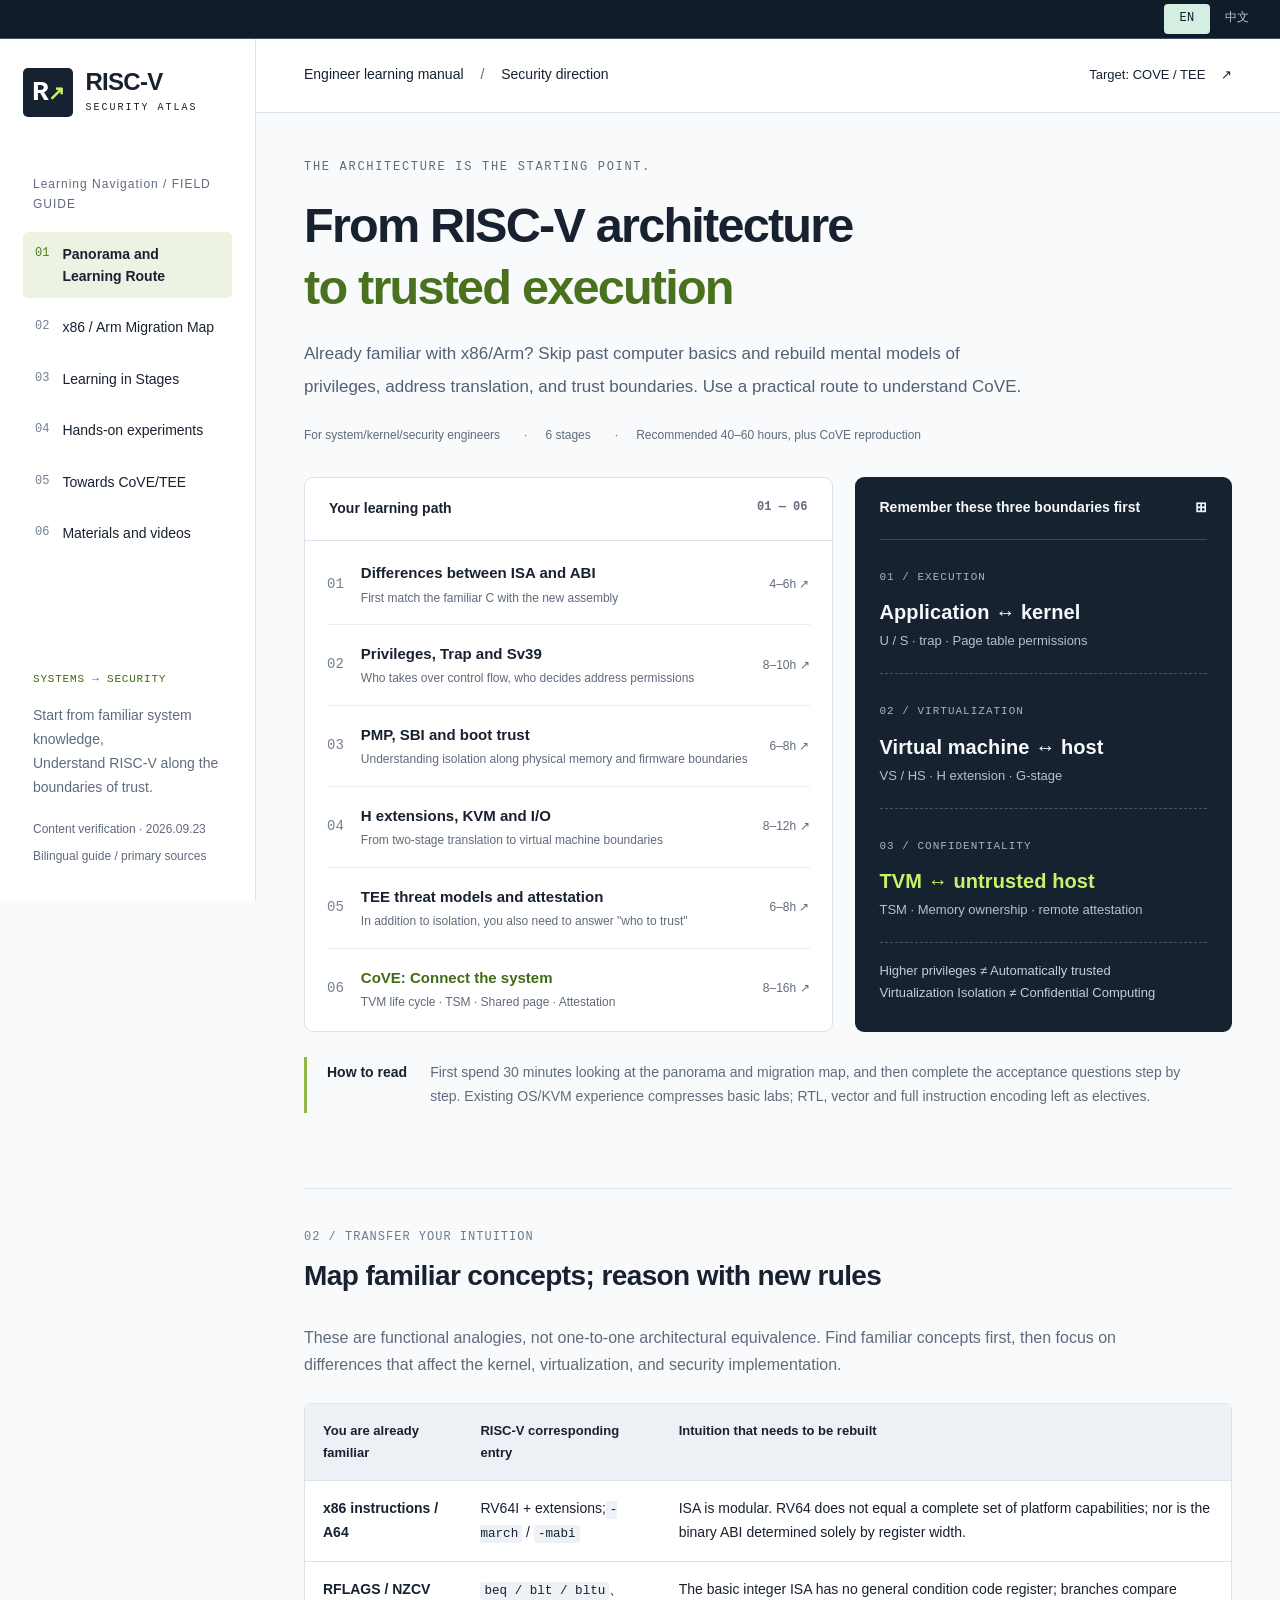
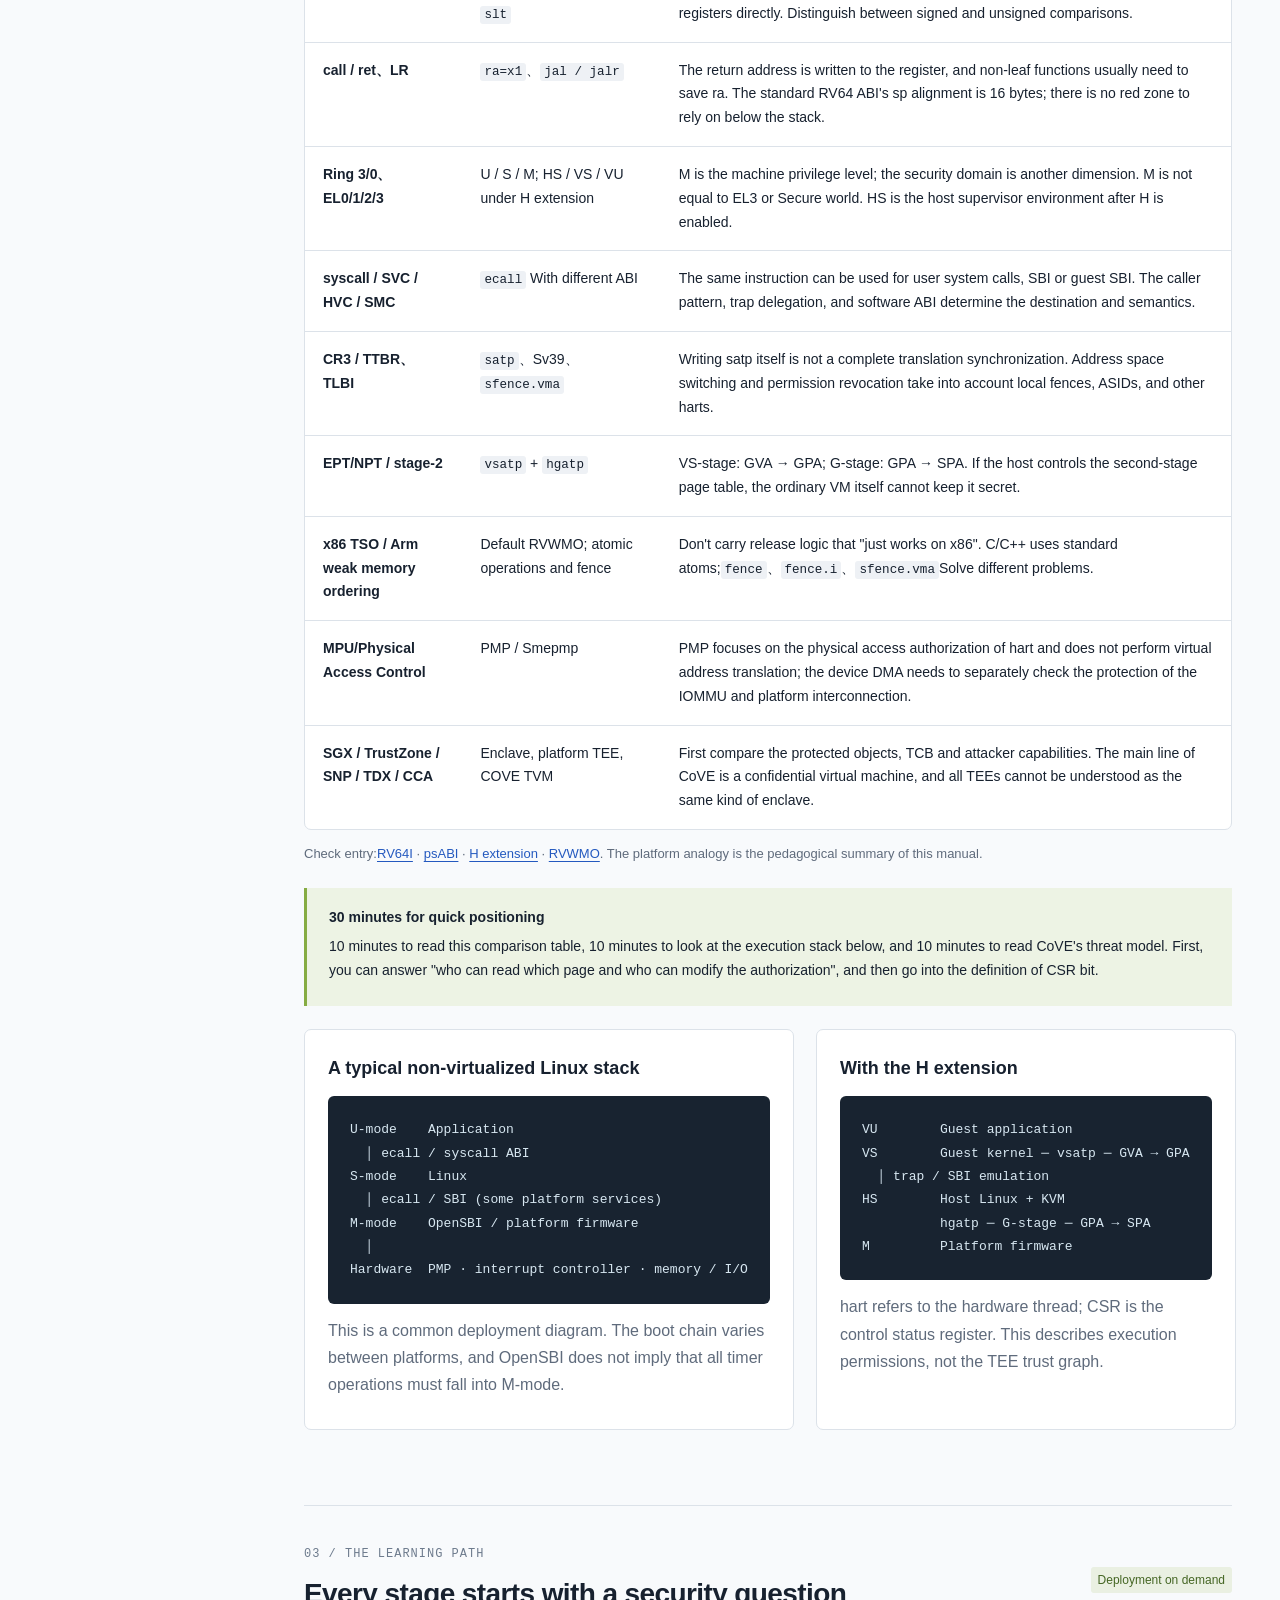
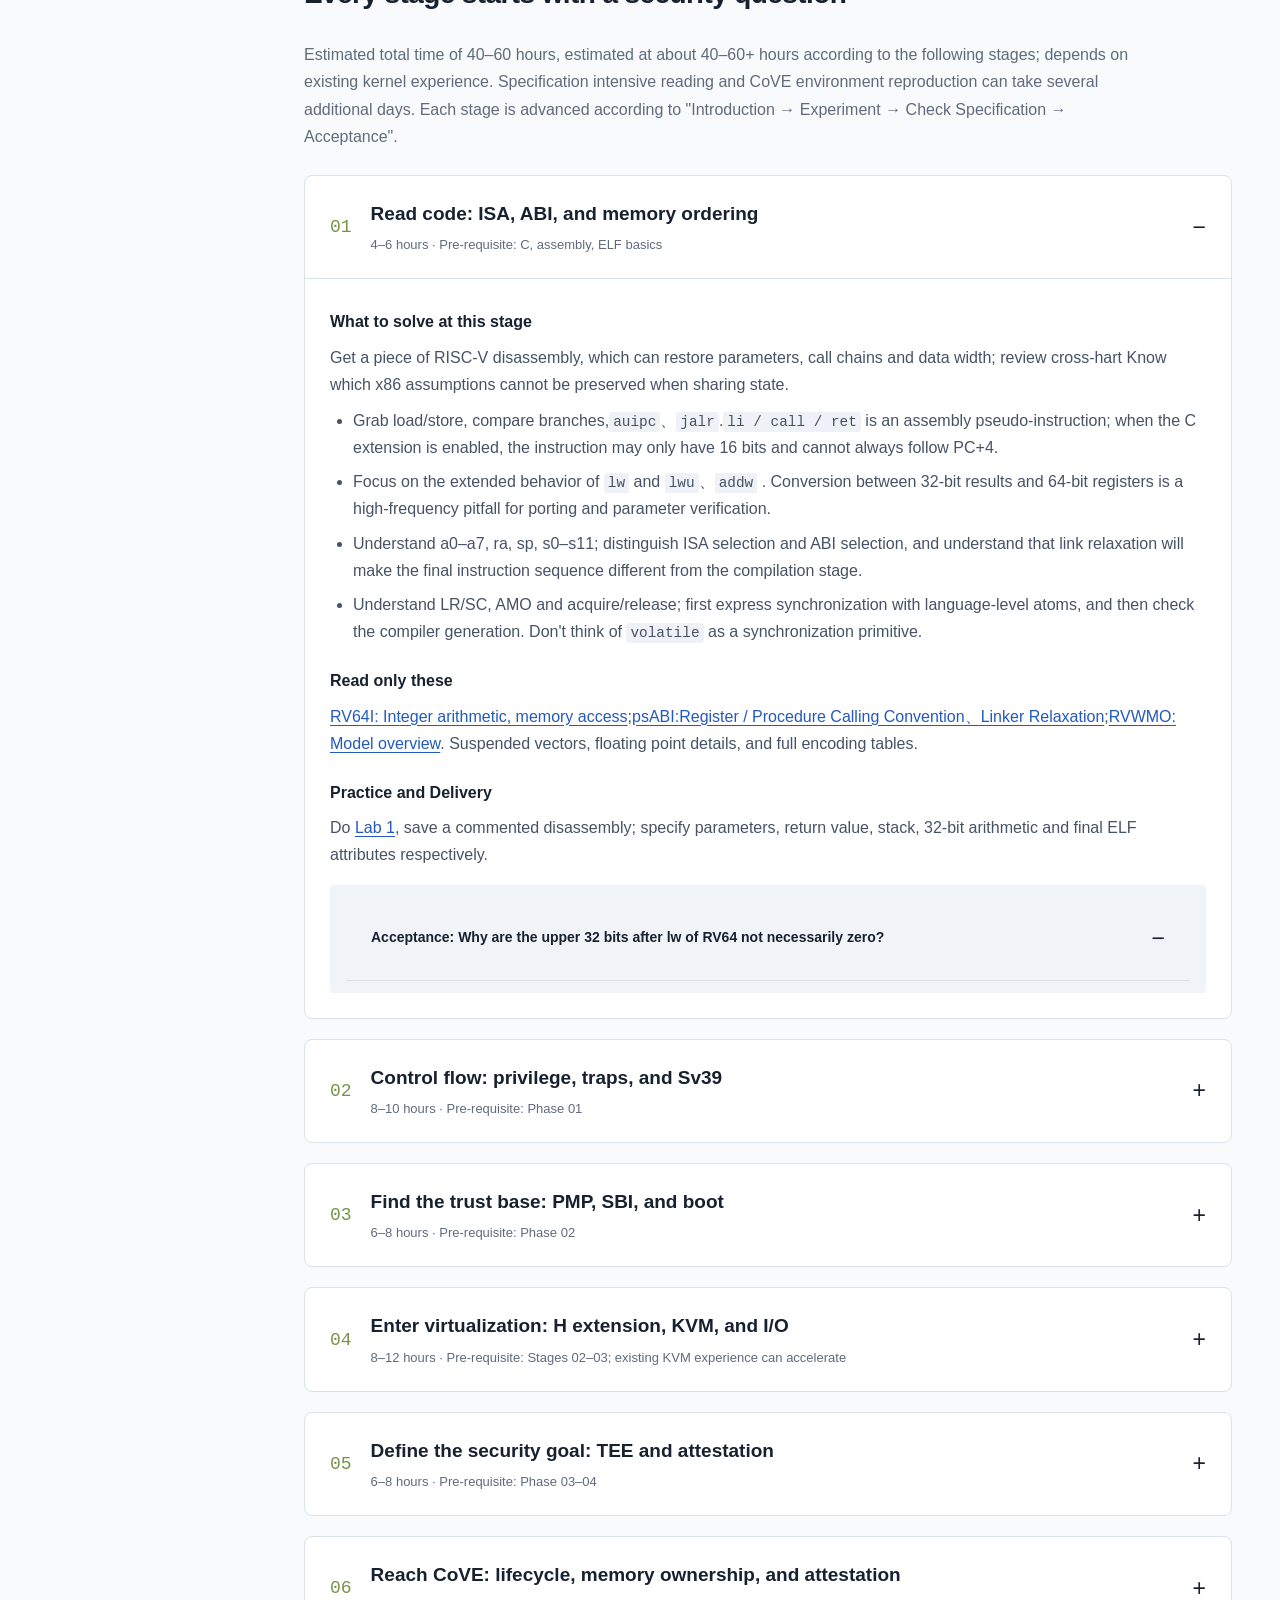
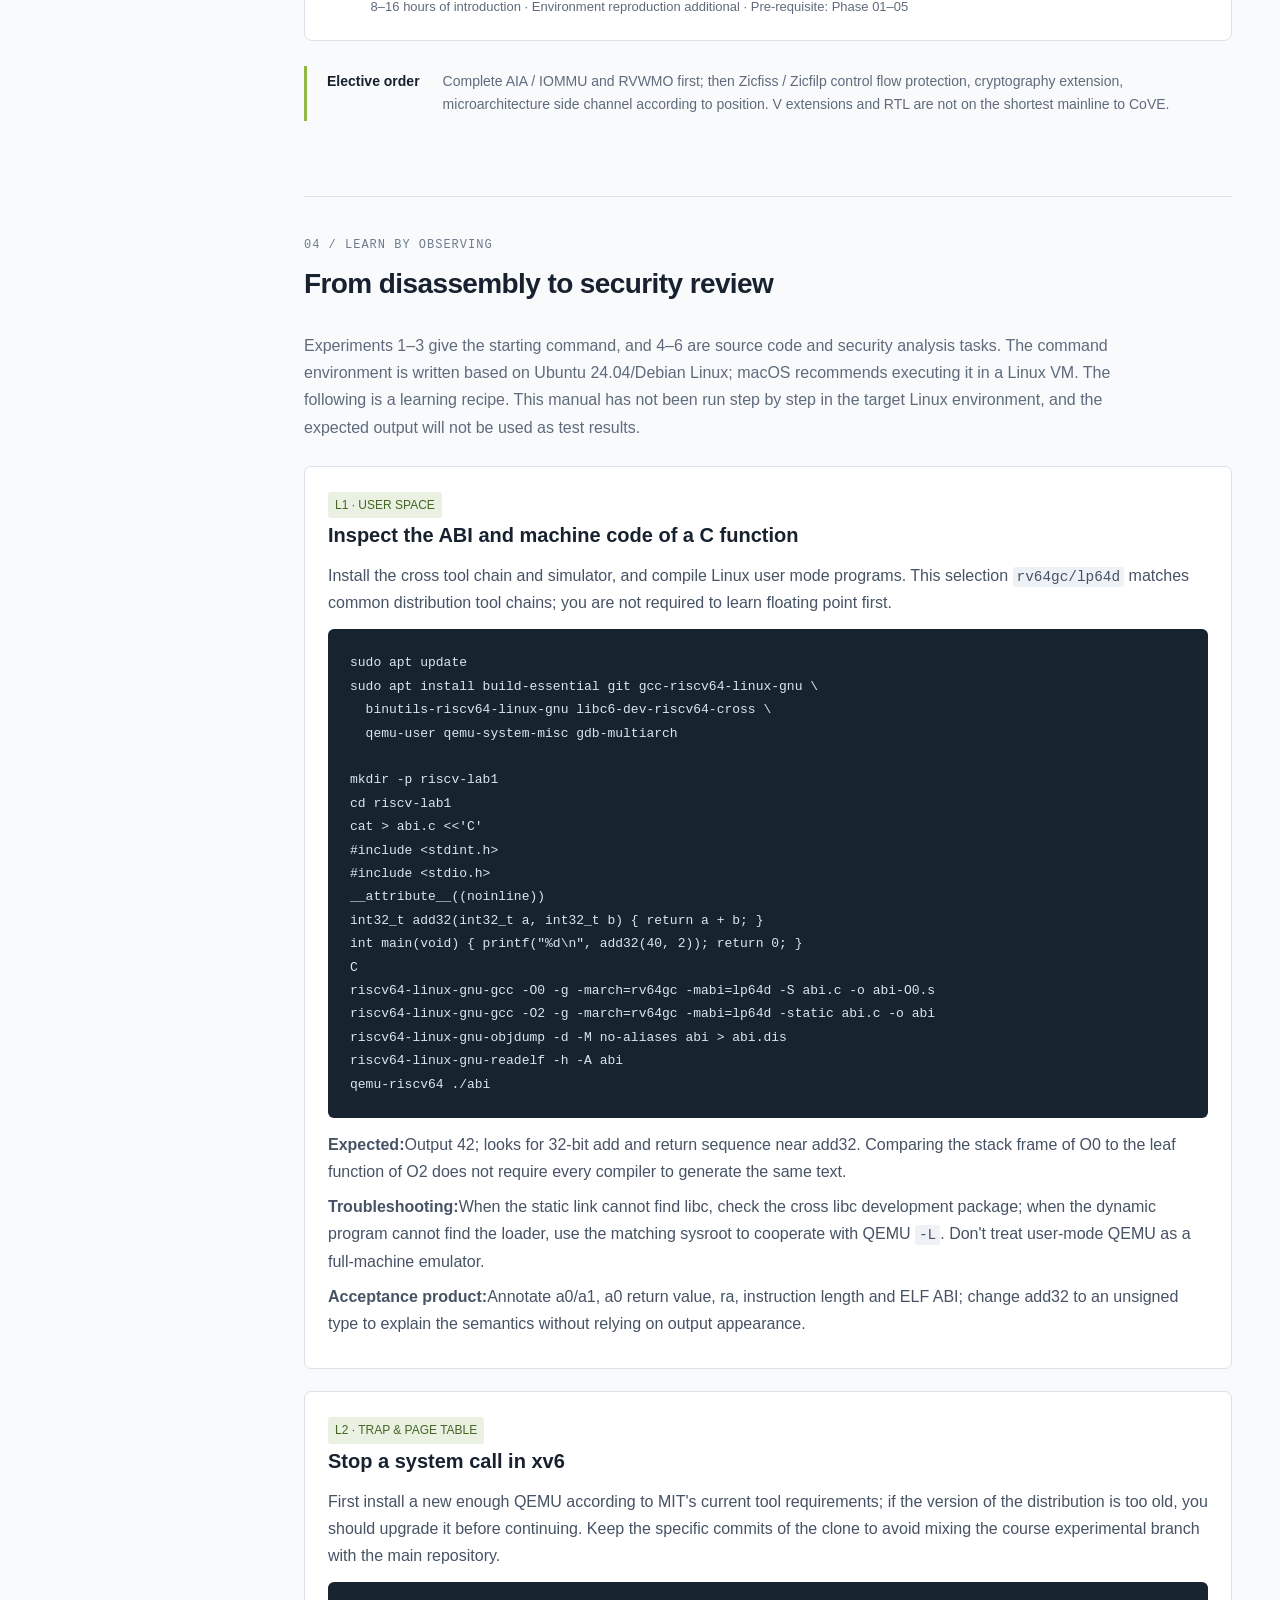
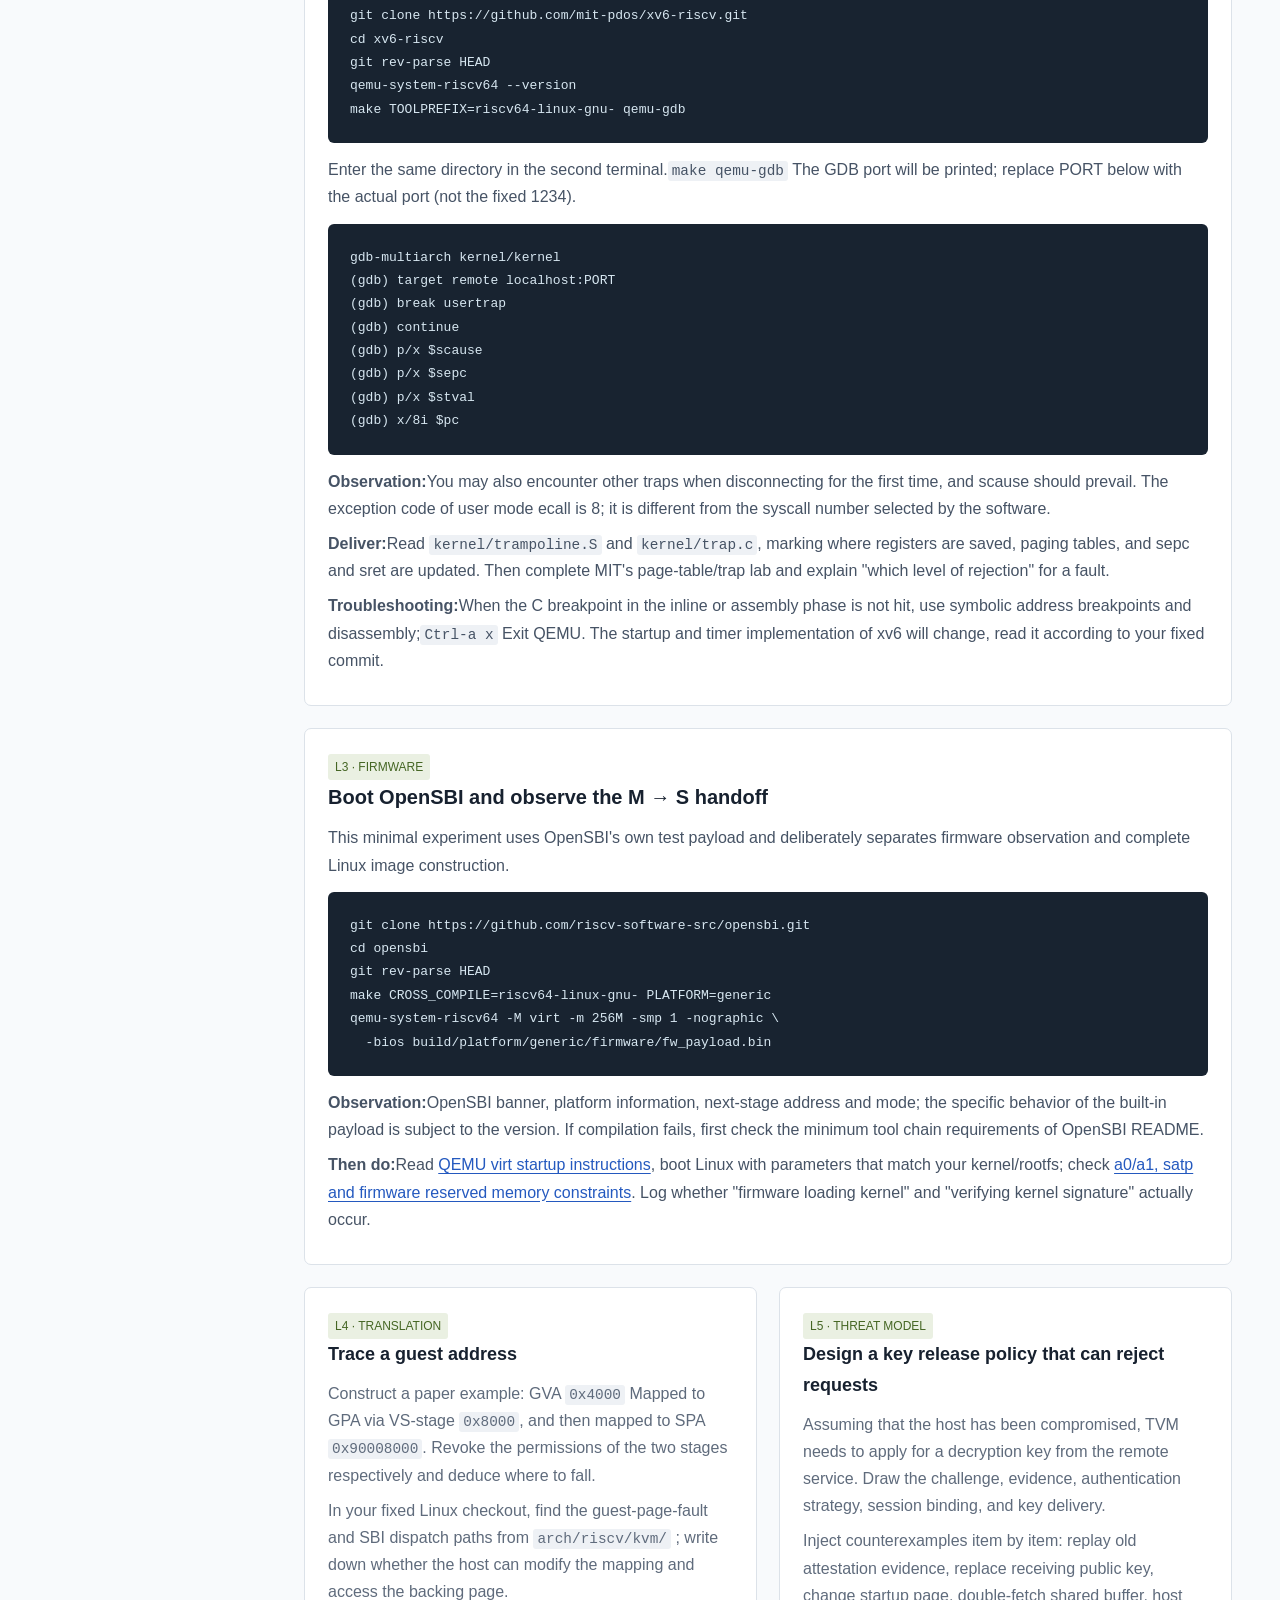
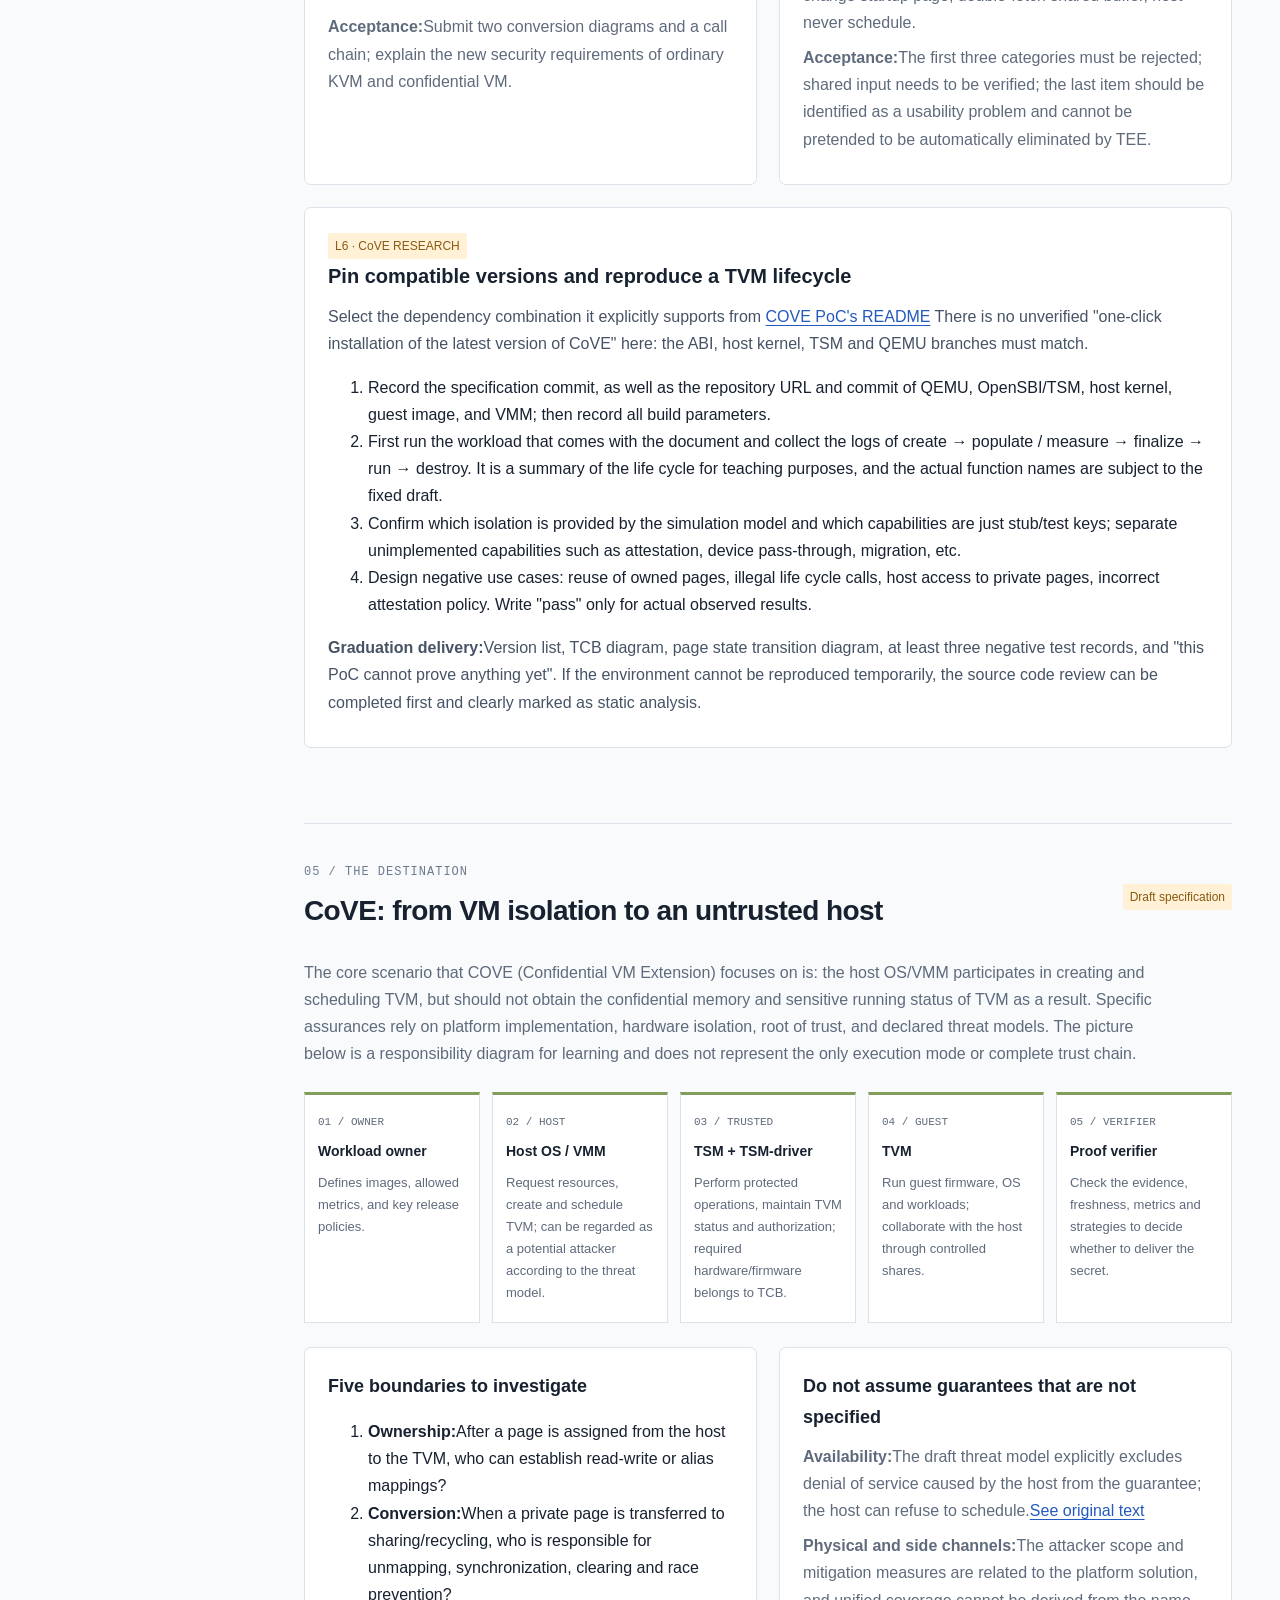
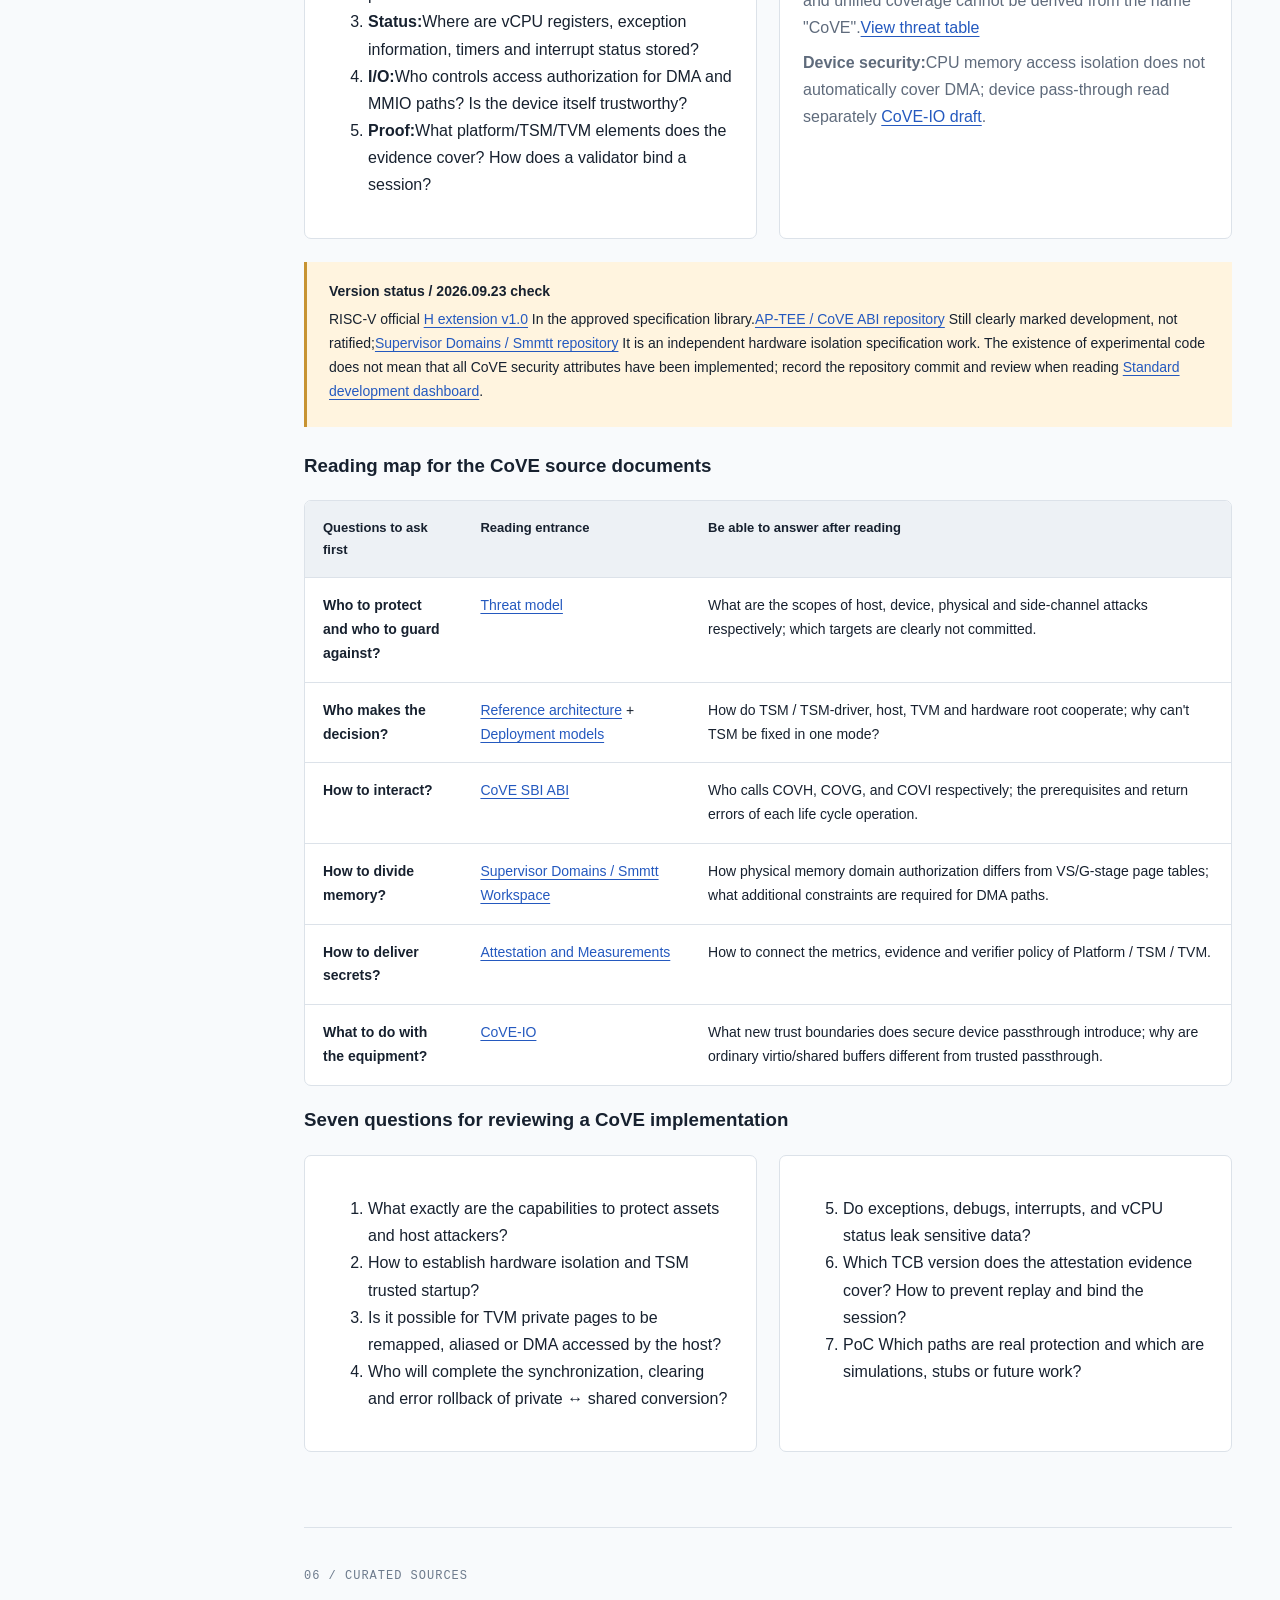
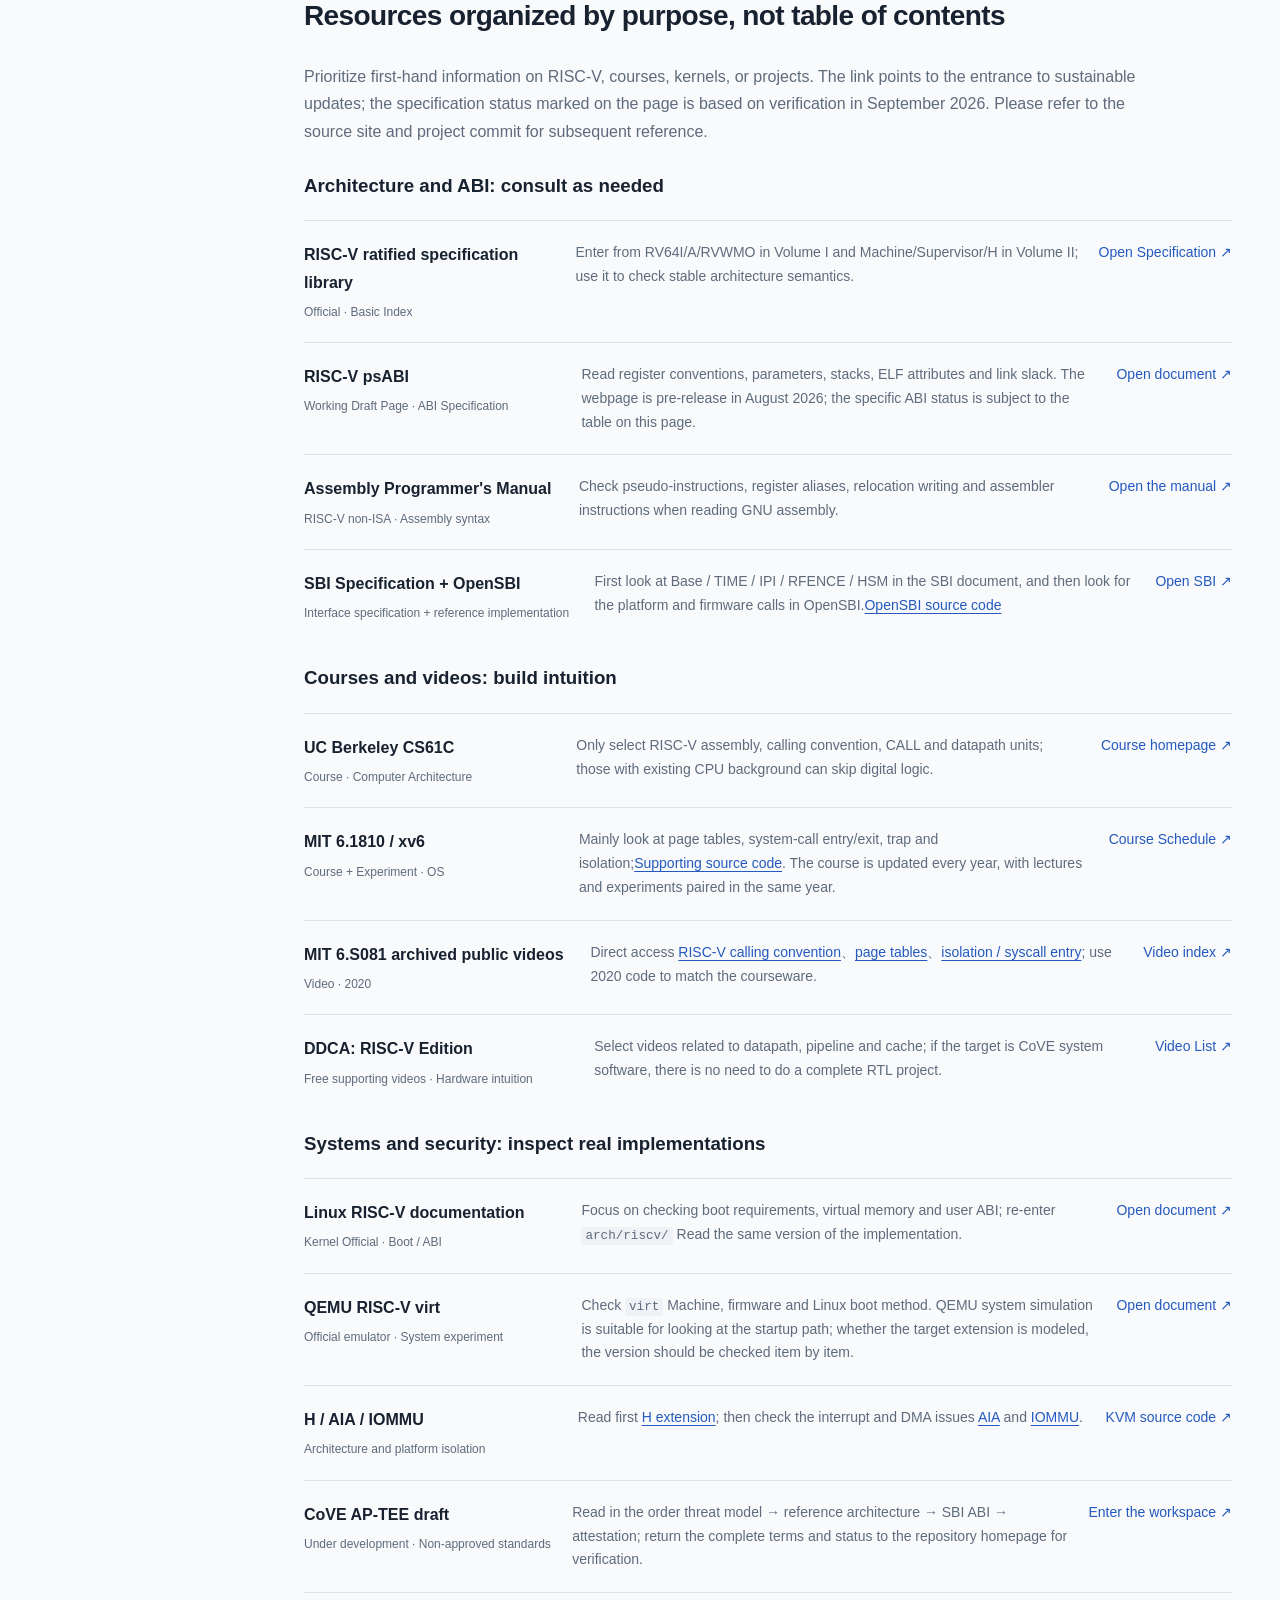
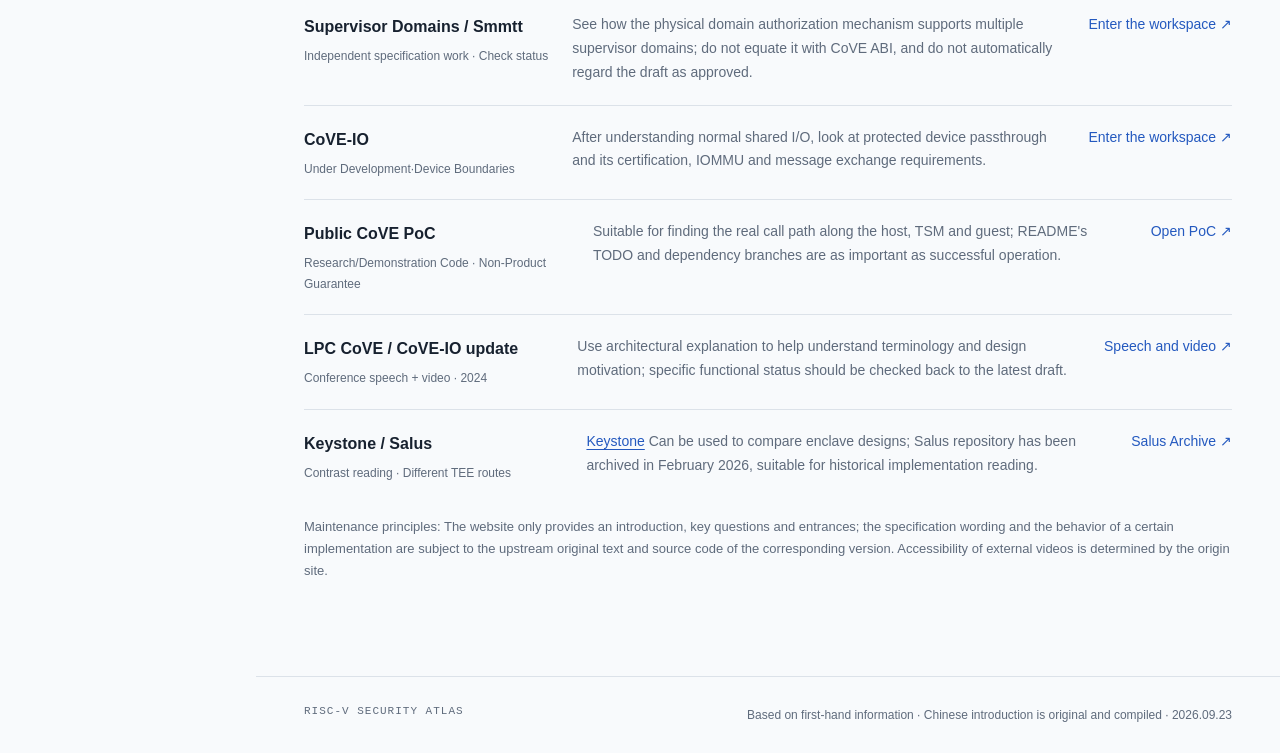
==== commit fb54406d: "Add bilingual English and Chinese editions" ====
--- a/index.html
+++ b/index.html
@@ -1,40 +1,40 @@
-<!doctype html><html lang="zh-CN"><head><meta charset="utf-8"><meta name="viewport" content="width=device-width,initial-scale=1"><title>RISC-V Security Atlas · 从架构到 CoVE</title><meta name="description" content="为有 x86/Arm 经验的系统工程师设计的 RISC-V 安全学习路线：架构迁移、特权隔离、Linux/KVM 与 CoVE/TEE。"><link rel="icon" type="image/svg+xml" href="data:image/svg+xml,%3Csvg xmlns='http://www.w3.org/2000/svg' viewBox='0 0 32 32'%3E%3Crect width='32' height='32' rx='6' fill='%2318202d'/%3E%3Cpath d='M8 8h9l6 7-6 9H8l7-9z' fill='%23c6f36a'/%3E%3C/svg%3E"><link rel="stylesheet" href="style.css"></head><body><a class="skip" href="#main">跳至正文</a><aside><a class="brand" href="#overview"><span class="brandmark">R<span>↗</span></span><div>RISC-V<span>SECURITY ATLAS</span></div></a><div class="nav-label">学习导航 / FIELD GUIDE</div><nav><a href="#overview">01 <span>全景与学习路线</span></a><a href="#bridge">02 <span>x86 / Arm 迁移地图</span></a><a href="#curriculum">03 <span>分阶段学习</span></a><a href="#labs">04 <span>动手实验</span></a><a href="#cove">05 <span>走向 CoVE / TEE</span></a><a href="#library">06 <span>资料与视频</span></a></nav><div class="aside-note"><span class="pill">SYSTEMS → SECURITY</span><p>从熟悉的系统知识出发，<br>沿信任边界理解 RISC-V。</p><small>内容核对 · 2026.09.23<br>中文导读 / 英文一手资料</small></div></aside><div class="page"><header><span>工程师学习手册 <span class="muted">/</span> 安全方向</span><a href="#cove">目标：CoVE / TEE <span>↗</span></a></header><main id="main"><section id="overview"><div class="eyebrow">THE ARCHITECTURE IS THE STARTING POINT.</div><h1>从 RISC-V 架构，<br>走到<span class="accent">可信执行。</span></h1><p class="lead">已经熟悉 x86 / Arm？跳过计算机基础，重建特权、地址转换与信任边界的心智模型。用一条可实践的路线，读懂 CoVE。</p><div class="meta-row"><span>面向系统 / 内核 / 安全工程师</span><span>6 个阶段</span><span>建议 40–60 小时，另计 CoVE 复现</span></div><div class="overview-grid"><div class="route-panel"><div class="panel-title"><span>你的学习主线</span><span class="mono">01 — 06</span></div><ol class="route"><li><a href="#stage-1"><b>01</b><div>ISA 与 ABI 差异<span>先把熟悉的 C 对上新的汇编</span></div><small>4–6h ↗</small></a></li><li><a href="#stage-2"><b>02</b><div>特权、Trap 与 Sv39<span>谁接管控制流，谁决定地址权限</span></div><small>8–10h ↗</small></a></li><li><a href="#stage-3"><b>03</b><div>PMP、SBI 与启动信任<span>沿物理内存和固件边界理解隔离</span></div><small>6–8h ↗</small></a></li><li><a href="#stage-4"><b>04</b><div>H 扩展、KVM 与 I/O<span>从两阶段翻译走向虚拟机边界</span></div><small>8–12h ↗</small></a></li><li><a href="#stage-5"><b>05</b><div>TEE 威胁模型与证明<span>隔离之外，还要回答“信任谁”</span></div><small>6–8h ↗</small></a></li><li class="destination"><a href="#stage-6"><b>06</b><div>CoVE：把系统串起来<span>TVM 生命周期 · TSM · 共享页 · Attestation</span></div><small>8–16h ↗</small></a></li></ol></div><div class="boundary-panel"><div class="panel-title"><span>先记住这三条边界</span><span>⊞</span></div><div class="boundary"><span>01 / EXECUTION</span><h3>应用 ↔ 内核</h3><p>U / S · trap · 页表权限</p></div><div class="boundary"><span>02 / VIRTUALIZATION</span><h3>虚拟机 ↔ 宿主</h3><p>VS / HS · H 扩展 · G-stage</p></div><div class="boundary last"><span>03 / CONFIDENTIALITY</span><h3>TVM ↔ 不可信宿主</h3><p>TSM · 内存归属 · 远程证明</p></div><p class="boundary-caption">更高特权 ≠ 自动可信<br>虚拟化隔离 ≠ 机密计算</p></div></div><div class="reading-note"><b>怎么读</b><p>先花 30 分钟看全景和迁移地图，再逐阶段完成验收题。已有 OS / KVM 经验可压缩基础实验；RTL、向量与完整指令编码留作选修。</p></div></section><section id="bridge"><div class="section-heading"><div><span class="num">02 / TRANSFER YOUR INTUITION</span><h2>用旧知识定位，用新规则推理。</h2></div></div><p class="intro">这些是功能上的类比，不是一一对应的架构等价关系。先找出熟悉的概念，再关注会影响内核、虚拟化和安全实现的差异。</p><div class="table-wrap"><table><thead><tr><th>你已熟悉</th><th>RISC-V 对应入口</th><th>需要重建的直觉</th></tr></thead><tbody>
-<tr><td>x86 指令 / A64</td><td>RV64I + 扩展；<code>-march</code> / <code>-mabi</code></td><td>ISA 是模块化的。RV64 不等于某套完整平台能力；二进制 ABI 也不由寄存器宽度独自决定。</td></tr>
-<tr><td>RFLAGS / NZCV</td><td><code>beq / blt / bltu</code>、<code>slt</code></td><td>基础整数 ISA 没有通用条件码寄存器；分支直接比较寄存器。区分有符号和无符号比较。</td></tr>
-<tr><td>call / ret、LR</td><td><code>ra=x1</code>、<code>jal / jalr</code></td><td>返回地址写寄存器，非叶函数通常需保存 ra。标准 RV64 ABI 的 sp 对齐 16 字节；栈下方没有可依赖的 red zone。</td></tr>
-<tr><td>Ring 3/0、EL0/1/2/3</td><td>U / S / M；H 扩展下 HS / VS / VU</td><td>M 是机器特权级；安全域是另一维度。M 不等于 EL3 或 Secure world。HS 是启用 H 后的宿主 supervisor 环境。</td></tr>
-<tr><td>syscall / SVC / HVC / SMC</td><td><code>ecall</code> 与不同 ABI</td><td>同一个指令可用于用户系统调用、SBI 或 guest SBI。调用者模式、trap delegation 和软件 ABI 决定去向及语义。</td></tr>
-<tr><td>CR3 / TTBR、TLBI</td><td><code>satp</code>、Sv39、<code>sfence.vma</code></td><td>写 satp 本身不是完整的翻译同步。地址空间切换和权限撤销要考虑本地 fence、ASID 与其他 hart。</td></tr>
-<tr><td>EPT/NPT / stage-2</td><td><code>vsatp</code> + <code>hgatp</code></td><td>VS-stage：GVA → GPA；G-stage：GPA → SPA。宿主若控制二阶段页表，普通 VM 本身无法对它保密。</td></tr>
-<tr><td>x86 TSO / Arm 弱内存序</td><td>默认 RVWMO；原子操作与 fence</td><td>不要搬运“在 x86 恰好可用”的发布逻辑。C/C++ 用标准原子；<code>fence</code>、<code>fence.i</code>、<code>sfence.vma</code>解决不同问题。</td></tr>
-<tr><td>MPU / 物理访问控制</td><td>PMP / Smepmp</td><td>PMP 关注 hart 的物理访问授权，不做虚拟地址翻译；设备 DMA 要另查 IOMMU 与平台互连的保护。</td></tr>
-<tr><td>SGX / TrustZone / SNP / TDX / CCA</td><td>Enclave、平台 TEE、CoVE TVM</td><td>先比较保护对象、TCB 和攻击者能力。CoVE 的主线是机密虚拟机，不能把所有 TEE 都理解成同一种 enclave。</td></tr>
-</tbody></table></div><p class="source-note">核对入口：<a class="inline-link" href="https://docs.riscv.org/reference/isa/v20260120/unpriv/rv64.html" target="_blank" rel="noopener noreferrer">RV64I</a> · <a class="inline-link" href="https://riscv-non-isa.github.io/riscv-elf-psabi-doc/" target="_blank" rel="noopener noreferrer">psABI</a> · <a class="inline-link" href="https://docs.riscv.org/reference/isa/v20260120/priv/hypervisor.html" target="_blank" rel="noopener noreferrer">H 扩展</a> · <a class="inline-link" href="https://docs.riscv.org/reference/isa/v20260120/unpriv/rvwmo.html" target="_blank" rel="noopener noreferrer">RVWMO</a>。平台类比是本手册的教学归纳。</p>
-<div class="callout"><b>30 分钟快速定位</b><p>10 分钟读这张对照表，10 分钟看下方执行栈，10 分钟读 CoVE 的威胁模型。先能回答“谁能读哪一页、谁能修改授权”，再深入 CSR 位定义。</p></div>
-<div class="two-col"><div class="mini-card"><h3>常见非虚拟化 Linux 执行栈</h3><pre><code>U-mode    应用
+<!DOCTYPE html>
+
+<html lang="en"><head><meta charset="utf-8"/><meta content="width=device-width,initial-scale=1" name="viewport"/><title>RISC-V Security Atlas · From Architecture to CoVE</title><meta content="RISC-V security learning route designed for system engineers with x86/Arm experience: architecture migration, privilege isolation, Linux/KVM and CoVE/TEE." name="description"/><link href="data:image/svg+xml,%3Csvg xmlns='http://www.w3.org/2000/svg' viewBox='0 0 32 32'%3E%3Crect width='32' height='32' rx='6' fill='%2318202d'/%3E%3Cpath d='M8 8h9l6 7-6 9H8l7-9z' fill='%23c6f36a'/%3E%3C/svg%3E" rel="icon" type="image/svg+xml"/><link href="style.css" rel="stylesheet"/><script src="language.js"></script></head><body><nav aria-label="Language selection" id="atlas-langbar"><a aria-current="page" data-atlas-lang="en" href="index.html">EN</a><a data-atlas-lang="zh" href="index.zh.html">中文</a></nav><a class="skip" href="#main">Skip to text</a><aside><a class="brand" href="#overview"><span class="brandmark">R<span>↗</span></span><div>RISC-V<span>SECURITY ATLAS</span></div></a><div class="nav-label">Learning Navigation / FIELD GUIDE</div><nav><a href="#overview">01 <span>Panorama and Learning Route</span></a><a href="#bridge">02 <span>x86 / Arm Migration Map</span></a><a href="#curriculum">03 <span>Learning in Stages</span></a><a href="#labs">04 <span>Hands-on experiments</span></a><a href="#cove">05 <span>Towards CoVE/TEE</span></a><a href="#library">06 <span>Materials and videos</span></a></nav><div class="aside-note"><span class="pill">SYSTEMS → SECURITY</span><p>Start from familiar system knowledge,<br/>Understand RISC-V along the boundaries of trust.</p><small>Content verification · 2026.09.23<br/>Bilingual guide / primary sources</small></div></aside><div class="page"><header><span>Engineer learning manual <span class="muted">/</span> Security direction</span><a href="#cove">Target: COVE / TEE <span>↗</span></a></header><main id="main"><section id="overview"><div class="eyebrow">THE ARCHITECTURE IS THE STARTING POINT.</div><h1>From RISC-V architecture<br/><span class="accent">to trusted execution</span></h1><p class="lead">Already familiar with x86/Arm? Skip past computer basics and rebuild mental models of privileges, address translation, and trust boundaries. Use a practical route to understand CoVE.</p><div class="meta-row"><span>For system/kernel/security engineers</span><span>6 stages</span><span>Recommended 40–60 hours, plus CoVE reproduction</span></div><div class="overview-grid"><div class="route-panel"><div class="panel-title"><span>Your learning path</span><span class="mono">01 — 06</span></div><ol class="route"><li><a href="#stage-1"><b>01</b><div>Differences between ISA and ABI<span>First match the familiar C with the new assembly</span></div><small>4–6h ↗</small></a></li><li><a href="#stage-2"><b>02</b><div>Privileges, Trap and Sv39<span>Who takes over control flow, who decides address permissions</span></div><small>8–10h ↗</small></a></li><li><a href="#stage-3"><b>03</b><div>PMP, SBI and boot trust<span>Understanding isolation along physical memory and firmware boundaries</span></div><small>6–8h ↗</small></a></li><li><a href="#stage-4"><b>04</b><div>H extensions, KVM and I/O<span>From two-stage translation to virtual machine boundaries</span></div><small>8–12h ↗</small></a></li><li><a href="#stage-5"><b>05</b><div>TEE threat models and attestation<span>In addition to isolation, you also need to answer "who to trust"</span></div><small>6–8h ↗</small></a></li><li class="destination"><a href="#stage-6"><b>06</b><div>CoVE: Connect the system<span>TVM life cycle · TSM · Shared page · Attestation</span></div><small>8–16h ↗</small></a></li></ol></div><div class="boundary-panel"><div class="panel-title"><span>Remember these three boundaries first</span><span>⊞</span></div><div class="boundary"><span>01 / EXECUTION</span><h3>Application ↔ kernel</h3><p>U / S · trap · Page table permissions</p></div><div class="boundary"><span>02 / VIRTUALIZATION</span><h3>Virtual machine ↔ host</h3><p>VS / HS · H extension · G-stage</p></div><div class="boundary last"><span>03 / CONFIDENTIALITY</span><h3>TVM ↔ untrusted host</h3><p>TSM · Memory ownership · remote attestation</p></div><p class="boundary-caption">Higher privileges ≠ Automatically trusted<br/>Virtualization Isolation ≠ Confidential Computing</p></div></div><div class="reading-note"><b>How to read</b><p>First spend 30 minutes looking at the panorama and migration map, and then complete the acceptance questions step by step. Existing OS/KVM experience compresses basic labs; RTL, vector and full instruction encoding left as electives.</p></div></section><section id="bridge"><div class="section-heading"><div><span class="num">02 / TRANSFER YOUR INTUITION</span><h2>Map familiar concepts; reason with new rules</h2></div></div><p class="intro">These are functional analogies, not one-to-one architectural equivalence. Find familiar concepts first, then focus on differences that affect the kernel, virtualization, and security implementation.</p><div class="table-wrap"><table><thead><tr><th>You are already familiar</th><th>RISC-V corresponding entry</th><th>Intuition that needs to be rebuilt</th></tr></thead><tbody>
+<tr><td>x86 instructions / A64</td><td>RV64I + extensions;<code>-march</code> / <code>-mabi</code></td><td>ISA is modular. RV64 does not equal a complete set of platform capabilities; nor is the binary ABI determined solely by register width.</td></tr>
+<tr><td>RFLAGS / NZCV</td><td><code>beq / blt / bltu</code>、<code>slt</code></td><td>The basic integer ISA has no general condition code register; branches compare registers directly. Distinguish between signed and unsigned comparisons.</td></tr>
+<tr><td>call / ret、LR</td><td><code>ra=x1</code>、<code>jal / jalr</code></td><td>The return address is written to the register, and non-leaf functions usually need to save ra. The standard RV64 ABI's sp alignment is 16 bytes; there is no red zone to rely on below the stack.</td></tr>
+<tr><td>Ring 3/0、EL0/1/2/3</td><td>U / S / M; HS / VS / VU under H extension</td><td>M is the machine privilege level; the security domain is another dimension. M is not equal to EL3 or Secure world. HS is the host supervisor environment after H is enabled.</td></tr>
+<tr><td>syscall / SVC / HVC / SMC</td><td><code>ecall</code> With different ABI</td><td>The same instruction can be used for user system calls, SBI or guest SBI. The caller pattern, trap delegation, and software ABI determine the destination and semantics.</td></tr>
+<tr><td>CR3 / TTBR、TLBI</td><td><code>satp</code>、Sv39、<code>sfence.vma</code></td><td>Writing satp itself is not a complete translation synchronization. Address space switching and permission revocation take into account local fences, ASIDs, and other harts.</td></tr>
+<tr><td>EPT/NPT / stage-2</td><td><code>vsatp</code> + <code>hgatp</code></td><td>VS-stage: GVA → GPA; G-stage: GPA → SPA. If the host controls the second-stage page table, the ordinary VM itself cannot keep it secret.</td></tr>
+<tr><td>x86 TSO / Arm weak memory ordering</td><td>Default RVWMO; atomic operations and fence</td><td>Don't carry release logic that "just works on x86". C/C++ uses standard atoms;<code>fence</code>、<code>fence.i</code>、<code>sfence.vma</code>Solve different problems.</td></tr>
+<tr><td>MPU/Physical Access Control</td><td>PMP / Smepmp</td><td>PMP focuses on the physical access authorization of hart and does not perform virtual address translation; the device DMA needs to separately check the protection of the IOMMU and platform interconnection.</td></tr>
+<tr><td>SGX / TrustZone / SNP / TDX / CCA</td><td>Enclave, platform TEE, COVE TVM</td><td>First compare the protected objects, TCB and attacker capabilities. The main line of CoVE is a confidential virtual machine, and all TEEs cannot be understood as the same kind of enclave.</td></tr>
+</tbody></table></div><p class="source-note">Check entry:<a class="inline-link" href="https://docs.riscv.org/reference/isa/v20260120/unpriv/rv64.html" rel="noopener noreferrer" target="_blank">RV64I</a> · <a class="inline-link" href="https://riscv-non-isa.github.io/riscv-elf-psabi-doc/" rel="noopener noreferrer" target="_blank">psABI</a> · <a class="inline-link" href="https://docs.riscv.org/reference/isa/v20260120/priv/hypervisor.html" rel="noopener noreferrer" target="_blank">H extension</a> · <a class="inline-link" href="https://docs.riscv.org/reference/isa/v20260120/unpriv/rvwmo.html" rel="noopener noreferrer" target="_blank">RVWMO</a>. The platform analogy is the pedagogical summary of this manual.</p>
+<div class="callout"><b>30 minutes for quick positioning</b><p>10 minutes to read this comparison table, 10 minutes to look at the execution stack below, and 10 minutes to read CoVE's threat model. First, you can answer "who can read which page and who can modify the authorization", and then go into the definition of CSR bit.</p></div>
+<div class="two-col"><div class="mini-card"><h3>A typical non-virtualized Linux stack</h3><pre><code>U-mode    Application
   │ ecall / syscall ABI
 S-mode    Linux
-  │ ecall / SBI（部分平台服务）
-M-mode    OpenSBI / 平台固件
+  │ ecall / SBI (some platform services)
+M-mode    OpenSBI / platform firmware
   │
-硬件       PMP · 中断控制器 · 内存 / I/O</code></pre><p>这是常见部署示意。启动链因平台而异，OpenSBI 也不意味着所有 timer 操作都必须陷入 M-mode。</p></div><div class="mini-card"><h3>加入 H 扩展之后</h3><pre><code>VU        Guest 应用
-VS        Guest 内核 ─ vsatp ─ GVA → GPA
+Hardware  PMP · interrupt controller · memory / I/O</code></pre><p>This is a common deployment diagram. The boot chain varies between platforms, and OpenSBI does not imply that all timer operations must fall into M-mode.</p></div><div class="mini-card"><h3>With the H extension</h3><pre><code>VU        Guest application
+VS        Guest kernel ─ vsatp ─ GVA → GPA
   │ trap / SBI emulation
 HS        Host Linux + KVM
           hgatp ─ G-stage ─ GPA → SPA
-M         平台固件</code></pre><p>hart 指硬件线程；CSR 是控制状态寄存器。这里描述执行权限，不是 TEE 信任图。</p></div></div></section>
-
-<section id="curriculum"><div class="section-heading"><div><span class="num">03 / THE LEARNING PATH</span><h2>每一阶段，都带着一个安全问题。</h2></div><span class="tag">按需展开</span></div><p class="intro">预计总计 40–60 小时量级，按下面各阶段估算约 40–60+ 小时；取决于已有内核经验。规范精读与 CoVE 环境复现可额外花数天。每阶段按“导读 → 实验 → 查规范 → 验收”推进。</p>
-<details class="lesson" id="stage-1" open><summary><span class="lesson-num">01</span><div><h3>读懂代码：ISA、ABI 与内存序</h3><p>4–6 小时 · 前置：C、汇编、ELF 基础</p></div></summary><div class="lesson-body"><h4>本阶段要解决什么</h4><p>拿到一段 RISC-V 反汇编，能恢复参数、调用链和数据宽度；审查跨 hart 的共享状态时，知道哪些 x86 假设不能保留。</p><ul><li>抓住 load/store、比较分支、<code>auipc</code>、<code>jalr</code>。<code>li / call / ret</code> 是汇编伪指令；启用 C 扩展时指令可能只有 16 位，不能总按 PC+4 走。</li><li>重点看 <code>lw</code> 与 <code>lwu</code>、<code>addw</code> 的扩展行为。32 位结果与 64 位寄存器之间的转换，是移植和参数验证的高频陷阱。</li><li>看懂 a0–a7、ra、sp、s0–s11；区分 ISA 选择与 ABI 选择，理解链接松弛会使最终指令序列不同于编译阶段。</li><li>认识 LR/SC、AMO 与 acquire/release；先用语言级原子表达同步，再检查编译器生成。不要把 <code>volatile</code> 当作同步原语。</li></ul><h4>只读这些</h4><p><a href="https://docs.riscv.org/reference/isa/v20260120/unpriv/rv64.html" target="_blank" rel="noopener noreferrer">RV64I：整数运算、访存</a>；<a href="https://riscv-non-isa.github.io/riscv-elf-psabi-doc/" target="_blank" rel="noopener noreferrer">psABI：Register / Procedure Calling Convention、Linker Relaxation</a>；<a href="https://docs.riscv.org/reference/isa/v20260120/unpriv/rvwmo.html" target="_blank" rel="noopener noreferrer">RVWMO：模型概览</a>。暂缓向量、浮点细节和完整编码表。</p><h4>实践与交付</h4><p>做 <a href="#lab-1">实验 1</a>，保存一份有注释的反汇编；分别说明参数、返回值、栈、32 位运算和最终 ELF 属性。</p><details class="answer"><summary>验收：为什么 RV64 的 lw 后，高 32 位不一定为零？</summary><p>lw 将 32 位值符号扩展到 XLEN；lwu 才是零扩展。再解释为什么函数返回值还要结合类型和 ABI，而不能仅凭某条 load 推断。</p></details></div></details>
-<details class="lesson" id="stage-2"><summary><span class="lesson-num">02</span><div><h3>掌握控制流：特权、Trap 与 Sv39</h3><p>8–10 小时 · 前置：阶段 01</p></div></summary><div class="lesson-body"><h4>本阶段要解决什么</h4><p>应用越权访问后，硬件在哪一层拒绝，控制流交给谁，返回时恢复了什么？</p><ul><li>将 trap 分成同步异常和异步中断。追踪 <code>stvec / sepc / scause / stval / sstatus</code>；用 <code>medeleg / mideleg</code> 理解委托，不能假定所有 ecall 都先到 M。</li><li>硬件不会替软件保存完整通用寄存器集、切好内核栈并换好页表。用 xv6 的 trampoline 将这些步骤逐一对上。</li><li>Sv39 的典型 4 KiB 页：虚拟地址拆成 9/9/9/12 位；三层 PTE。检查 V/R/W/X/U/A/D 与叶子项、superpage；无效编码和权限错误也参与失败判定。</li><li>区分 page fault 与 access fault；前者多与地址转换 / 页表权限有关，后者可来自物理访问授权或平台访问失败。SUM/MXR 的权限影响也要单独查。</li></ul><h4>只读这些</h4><p><a href="https://docs.riscv.org/reference/isa/v20260120/priv/supervisor.html" target="_blank" rel="noopener noreferrer">Supervisor：trap CSR、satp、Sv39、SFENCE.VMA</a>；<a href="https://pdos.csail.mit.edu/6.828/2025/schedule.html" target="_blank" rel="noopener noreferrer">MIT 6.1810：Page tables、System call entry/exit、Traps lab</a>。xv6 只抓 <code>trampoline.S → trap.c → syscall.c</code> 和 <code>vm.c</code>。</p><h4>实践与交付</h4><p>做 <a href="#lab-2">实验 2</a>，画一条 U → S → U 路径，注明每一步谁负责；再追踪一个 guard-page fault，记录原因与故障地址。</p><details class="answer"><summary>验收：改了 PTE，为什么不能立即假定所有 CPU 都失去访问权限？</summary><p>内存中的 PTE 不是所有 hart 已生效的翻译状态。需按地址空间与并发协议执行本地翻译同步，并协调远程 hart 的 shootdown。隔离撤销必须以旧访问能力确实失效为完成条件。</p></details></div></details>
-<details class="lesson" id="stage-3"><summary><span class="lesson-num">03</span><div><h3>找到可信底座：PMP、SBI 与启动</h3><p>6–8 小时 · 前置：阶段 02</p></div></summary><div class="lesson-body"><h4>本阶段要解决什么</h4><p>如果 Linux 被攻陷，固件如何保住自己的代码和数据？“能启动”与“可信启动”之间还缺什么？</p><ul><li>PMP 用物理地址范围与 R/W/X 做访问检查。先理解 TOR / NAPOT、匹配优先级、锁定位和无匹配时的规则，再看 Smepmp 对 M-mode 约束的增强。</li><li>不要把标准 PMP 的 M-mode 默认行为笼统说成“永远绕过”或“全部受限”；锁定、有效特权、MPRV 与 Smepmp 都会改变判断。</li><li>SBI 是接口规范，OpenSBI 是实现。先理解 Base extension 的能力探测，再看 TIME、IPI、RFENCE、HSM；不要根据 CPU 名称猜测可用扩展。</li><li>把启动链拆成加载、签名验证、度量和运行期隔离。固件保留内存应与 Linux 使用的内存描述一致；DT 的 no-map 约定不等于硬件访问控制。</li></ul><h4>只读这些</h4><p><a href="https://docs.riscv.org/reference/isa/v20260120/priv/machine.html" target="_blank" rel="noopener noreferrer">Machine：Physical Memory Protection</a>；<a href="https://docs.riscv.org/reference/isa/v20260120/priv/smepmp.html" target="_blank" rel="noopener noreferrer">Smepmp</a>；<a href="https://github.com/riscv-non-isa/riscv-sbi-doc" target="_blank" rel="noopener noreferrer">SBI</a>；<a href="https://github.com/riscv-software-src/opensbi" target="_blank" rel="noopener noreferrer">OpenSBI</a>；<a href="https://docs.kernel.org/arch/riscv/boot.html" target="_blank" rel="noopener noreferrer">Linux boot requirements</a>。</p><h4>实践与交付</h4><p>做 <a href="#lab-3">实验 3</a>。记录固件版本、next-stage mode、内存范围；在纸上列出 M/S/U 对每个 PMP 区域的读写执行权限，不要用一句“高特权可信”代替证明。</p><details class="answer"><summary>验收：CPU 的 PMP 配好了，设备 DMA 就不能读秘密了吗？</summary><p>不能据此得出结论。PMP 是 hart 侧机制；必须确认 DMA 路径上的 IOMMU、互连防火墙、设备授权以及固件配置是否形成完整的访问控制。</p></details></div></details>
-<details class="lesson" id="stage-4"><summary><span class="lesson-num">04</span><div><h3>进入虚拟化：H 扩展、KVM 与 I/O</h3><p>8–12 小时 · 前置：阶段 02–03；已有 KVM 经验可加速</p></div></summary><div class="lesson-body"><h4>本阶段要解决什么</h4><p>普通 VM 的隔离信任宿主。要进一步保护 VM 不受恶意宿主影响，必须先看清宿主原本掌握的能力。</p><ul><li>将 VS/VU 和 HS 放到正确位置；理解 <code>hstatus</code>、虚拟化 CSR 以及 guest trap 如何进入宿主。</li><li>画 GVA → GPA → SPA 两阶段路径；不要把 vsatp 与 hgatp 的地址空间混在一起。按规范区分 <code>HFENCE.VVMA</code> 与 <code>HFENCE.GVMA</code> 的同步对象。</li><li>在 Linux <code>arch/riscv/kvm/</code> 里追踪 vCPU 进入 / 退出、SBI 模拟与二阶段缺页。阅读实际 checkout，文件拆分会随版本变化。</li><li>AIA / IMSIC 帮助理解中断虚拟化；IOMMU 处理设备访问路径。二者都不能只凭“启用”就推导完整机密计算保证。</li></ul><h4>只读这些</h4><p><a href="https://docs.riscv.org/reference/isa/v20260120/priv/hypervisor.html" target="_blank" rel="noopener noreferrer">H 扩展：CSR、two-stage translation、traps</a>；<a href="https://github.com/torvalds/linux/tree/master/arch/riscv/kvm" target="_blank" rel="noopener noreferrer">Linux RISC-V KVM 源码</a>；<a href="https://github.com/riscv/riscv-aia" target="_blank" rel="noopener noreferrer">AIA</a>；<a href="https://github.com/riscv-non-isa/riscv-iommu" target="_blank" rel="noopener noreferrer">IOMMU</a>。只先读 overview 和编程模型。</p><h4>实践与交付</h4><p>完成 <a href="#lab-4">实验 4 的翻译与源码追踪</a>。有支持 H 的 RISC-V 环境再做 KVM 启动；在 x86/Arm 上用 QEMU TCG 跑 RISC-V，不等于跨架构 KVM 加速。</p><details class="answer"><summary>验收：Guest 页表禁止宿主访问，是否就能实现机密 VM？</summary><p>Guest 页表约束 guest 自身的转换。普通宿主仍管理 guest 物理内存及二阶段映射；CoVE 需要由可信组件和平台隔离机制约束不可信宿主对 TVM 的访问。</p></details></div></details>
-<details class="lesson" id="stage-5"><summary><span class="lesson-num">05</span><div><h3>把安全目标写清楚：TEE 与 Attestation</h3><p>6–8 小时 · 前置：阶段 03–04</p></div></summary><div class="lesson-body"><h4>本阶段要解决什么</h4><p>“可信”是相对于资产、攻击者和假设而言。远程工作负载拥有者凭什么向这台机器交付秘密？</p><ul><li>资产包括私有内存、寄存器状态、密钥与初始度量；攻击面包括宿主、设备、共享缓冲区、异常输入和调试接口。</li><li>把 TCB（Trusted Computing Base）列为具体组件。硬件根、M-mode 固件、TSM 和 guest 内部可信代码，不会因为宿主移出 TCB 就消失。</li><li>区分 secure boot（验证是否允许启动）、measured boot（记录启动了什么）、attestation（输出可验证证据）和 verifier policy（判定是否接受）。</li><li>共享页既可能被读，也可能被篡改。练习长度 / 偏移校验、复制后校验、双取数风险和明确的缓冲区所有权，不要在未校验输入上使用特权。</li></ul><h4>只读这些</h4><p><a href="https://github.com/riscv-non-isa/riscv-ap-tee/blob/main/src/threatmodel.adoc" target="_blank" rel="noopener noreferrer">CoVE threat model</a> → <a href="https://github.com/riscv-non-isa/riscv-ap-tee/blob/main/src/attestation.adoc" target="_blank" rel="noopener noreferrer">Attestation and Measurements</a>；再用 <a href="https://keystone-enclave.org/" target="_blank" rel="noopener noreferrer">Keystone</a> 对照 enclave 模型。Keystone 是另一条 TEE 设计路线，不是 CoVE 的同义词或必经依赖。</p><h4>实践与交付</h4><p>做 <a href="#lab-5">实验 5 的威胁模型评审</a>：一页资产 / 攻击者 / 假设表，一张 TCB 图，一份“拒绝释放密钥”的反例集合。</p><details class="answer"><summary>验收：证明报告签名有效，就应该把密钥发给 guest 吗？</summary><p>还要检查信任链、度量是否在允许列表、TCB 版本与策略、新鲜度，以及接收密钥的会话 / 公钥是否绑定到已验证的环境。签名有效只说明证据通过了部分验证。</p></details></div></details>
-<details class="lesson" id="stage-6"><summary><span class="lesson-num">06</span><div><h3>走向 CoVE：生命周期、内存归属与证明</h3><p>8–16 小时导读 · 环境复现另计 · 前置：阶段 01–05</p></div></summary><div class="lesson-body"><h4>本阶段要解决什么</h4><p>把规范角色与实际调用链连起来：宿主请求创建 TVM，TSM 校验并执行受保护操作，guest 与外界通过显式接口协作。</p><ul><li>TVM（TEE VM）是受保护虚拟机；TSM（TEE Security Manager）是可信安全管理组件。TSM 的执行模式依部署模型变化，不要固定理解为“必须跑在 HS”。</li><li>从 COVH（host）、COVG（guest）、COVI（interrupt）接口分工入手，再查当前草案的调用前置条件与错误。ABI 不是一条万能的 CPU 安全指令。</li><li>沿 TVM 的创建、页面装入与度量、finalize、执行、销毁，逐步问“这时允许谁访问”。Private/shared 转换要与映射撤销、并发、缓存 / TLB 和清零协议一同分析。</li><li>将 Smmtt / Supervisor Domains 的硬件隔离工作与 CoVE 的软件接口分层阅读；CoVE-IO 再扩展到设备信任与安全直通。</li></ul><h4>最短阅读顺序</h4><p><a href="https://github.com/riscv-non-isa/riscv-ap-tee/blob/main/src/threatmodel.adoc" target="_blank" rel="noopener noreferrer">Threat model</a> → <a href="https://github.com/riscv-non-isa/riscv-ap-tee/blob/main/src/refarch.adoc" target="_blank" rel="noopener noreferrer">Reference architecture</a> → <a href="https://github.com/riscv-non-isa/riscv-ap-tee/blob/main/src/sbi_cove.adoc" target="_blank" rel="noopener noreferrer">SBI interfaces</a> → <a href="https://github.com/riscv-non-isa/riscv-ap-tee/blob/main/src/attestation.adoc" target="_blank" rel="noopener noreferrer">Attestation</a> → 选一份实现追调用链。</p><h4>实践与交付</h4><p>按 <a href="#lab-6">实验 6</a> 固定版本组合，输出一份可复现记录。最终用下方 <a href="#cove">CoVE 阅读地图</a> 做一次设计评审；不把研究实现默认当生产方案。</p><details class="answer"><summary>验收：TSM 的代码很小，TVM 的 TCB 就很小吗？</summary><p>不一定。还需纳入实际依赖的平台硬件、固件、证明根、设备及 guest 内部组件。TCB 取决于保护对象与部署模型，不等于一个仓库的代码量。</p></details></div></details>
-<div class="reading-note"><b>选修顺序</b><p>先补 AIA / IOMMU 与 RVWMO；之后按岗位补 Zicfiss / Zicfilp 控制流保护、密码扩展、微架构侧信道。V 扩展和 RTL 不在通往 CoVE 的最短主线上。</p></div></section>
-
-<section id="labs"><div class="section-heading"><div><span class="num">04 / LEARN BY OBSERVING</span><h2>从一份反汇编，到一份安全评审。</h2></div></div><p class="intro">实验 1–3 给出起步命令，4–6 是源码与安全分析任务。命令环境按 Ubuntu 24.04 / Debian 系 Linux 编写；macOS 建议在 Linux VM 中执行。以下是学习配方，本手册未在目标 Linux 环境逐项实跑，不将预期输出冒充测试结果。</p>
-<article class="lab mini-card" id="lab-1"><span class="tag">L1 · USER SPACE</span><h3>观察一段 C 的 ABI 与机器码</h3><p>安装交叉工具链和模拟器，编译 Linux 用户态程序。此处选 <code>rv64gc/lp64d</code> 匹配常见发行版工具链；不要求你先学完浮点。</p><pre><code>sudo apt update
+M         Platform firmware</code></pre><p>hart refers to the hardware thread; CSR is the control status register. This describes execution permissions, not the TEE trust graph.</p></div></div></section>
+<section id="curriculum"><div class="section-heading"><div><span class="num">03 / THE LEARNING PATH</span><h2>Every stage starts with a security question</h2></div><span class="tag">Deployment on demand</span></div><p class="intro">Estimated total time of 40–60 hours, estimated at about 40–60+ hours according to the following stages; depends on existing kernel experience. Specification intensive reading and CoVE environment reproduction can take several additional days. Each stage is advanced according to "Introduction → Experiment → Check Specification → Acceptance".</p>
+<details class="lesson" id="stage-1" open=""><summary><span class="lesson-num">01</span><div><h3>Read code: ISA, ABI, and memory ordering</h3><p>4–6 hours · Pre-requisite: C, assembly, ELF basics</p></div></summary><div class="lesson-body"><h4>What to solve at this stage</h4><p>Get a piece of RISC-V disassembly, which can restore parameters, call chains and data width; review cross-hart Know which x86 assumptions cannot be preserved when sharing state.</p><ul><li>Grab load/store, compare branches,<code>auipc</code>、<code>jalr</code>.<code>li / call / ret</code> is an assembly pseudo-instruction; when the C extension is enabled, the instruction may only have 16 bits and cannot always follow PC+4.</li><li>Focus on the extended behavior of <code>lw</code> and <code>lwu</code>、<code>addw</code> . Conversion between 32-bit results and 64-bit registers is a high-frequency pitfall for porting and parameter verification.</li><li>Understand a0–a7, ra, sp, s0–s11; distinguish ISA selection and ABI selection, and understand that link relaxation will make the final instruction sequence different from the compilation stage.</li><li>Understand LR/SC, AMO and acquire/release; first express synchronization with language-level atoms, and then check the compiler generation. Don't think of <code>volatile</code> as a synchronization primitive.</li></ul><h4>Read only these</h4><p><a href="https://docs.riscv.org/reference/isa/v20260120/unpriv/rv64.html" rel="noopener noreferrer" target="_blank">RV64I: Integer arithmetic, memory access</a>;<a href="https://riscv-non-isa.github.io/riscv-elf-psabi-doc/" rel="noopener noreferrer" target="_blank">psABI:Register / Procedure Calling Convention、Linker Relaxation</a>;<a href="https://docs.riscv.org/reference/isa/v20260120/unpriv/rvwmo.html" rel="noopener noreferrer" target="_blank">RVWMO: Model overview</a>. Suspended vectors, floating point details, and full encoding tables.</p><h4>Practice and Delivery</h4><p>Do <a href="#lab-1">Lab 1</a>, save a commented disassembly; specify parameters, return value, stack, 32-bit arithmetic and final ELF attributes respectively.</p><details class="answer"><summary>Acceptance: Why are the upper 32 bits after lw of RV64 not necessarily zero?</summary><p>lw sign-extends 32-bit values ​​to XLEN; lwu is zero-extended. Then explain why the function return value must be combined with the type and ABI, rather than just relying on a certain load inference.</p></details></div></details>
+<details class="lesson" id="stage-2"><summary><span class="lesson-num">02</span><div><h3>Control flow: privilege, traps, and Sv39</h3><p>8–10 hours · Pre-requisite: Phase 01</p></div></summary><div class="lesson-body"><h4>What to solve at this stage</h4><p>After applying unauthorized access, at which layer does the hardware deny it, to whom does the control flow go, and what is restored on return?</p><ul><li>Divide traps into synchronous exceptions and asynchronous interrupts. Track <code>stvec / sepc / scause / stval / sstatus</code>; use <code>medeleg / mideleg</code> Understand delegation and cannot assume that all ecalls arrive at M first.</li><li>The hardware will not save the complete general-purpose register set, cut the kernel stack, and replace the page table for the software. Use xv6's trampoline to match these steps one by one.</li><li>Typical 4 KiB page for Sv39: virtual address split into 9/9/9/12 bits; three-layer PTE. Check V/R/W/X/U/A/D, leaf items, and superpage; invalid encoding and permission errors also participate in failure determination.</li><li>Distinguish between page fault and access fault; the former is mostly related to address translation/page table permissions, while the latter can come from physical access authorization or platform access failure. The permission impact of SUM/MXR should also be checked separately.</li></ul><h4>Read only these</h4><p><a href="https://docs.riscv.org/reference/isa/v20260120/priv/supervisor.html" rel="noopener noreferrer" target="_blank">Supervisor:trap CSR、satp、Sv39、SFENCE.VMA</a>;<a href="https://pdos.csail.mit.edu/6.828/2025/schedule.html" rel="noopener noreferrer" target="_blank">MIT 6.1810:Page tables、System call entry/exit、Traps lab</a>. xv6 only captures <code>trampoline.S → trap.c → syscall.c</code> and <code>vm.c</code>.</p><h4>Practice and Delivery</h4><p>Do <a href="#lab-2">Experiment 2</a>, draws a U → S → U path, and indicates who is responsible for each step; then track a guard-page fault and record the cause and fault address.</p><details class="answer"><summary>Acceptance: After changing the PTE, why not immediately assume that all CPUs have lost access?</summary><p>The PTE in memory is not the translation status of all harts that have taken effect. It is necessary to perform local translation synchronization according to the address space and concurrency protocol, and coordinate the shootdown of remote hart. Quarantine revocation must be completed based on the actual invalidation of the old access capability.</p></details></div></details>
+<details class="lesson" id="stage-3"><summary><span class="lesson-num">03</span><div><h3>Find the trust base: PMP, SBI, and boot</h3><p>6–8 hours · Pre-requisite: Phase 02</p></div></summary><div class="lesson-body"><h4>What to solve at this stage</h4><p>If Linux is compromised, how does the firmware protect its code and data? What's missing between "can start" and "trusted start"?</p><ul><li>PMP uses physical address ranges and R/W/X for access checks. First understand TOR / NAPOT, match priority, lock bit and the rules when there is no match, and then look at Smepmp’s enhancement of M-mode constraints.</li><li>Don't generalize the default behavior of standard PMP's M-mode as "bypass forever" or "all restricted"; locking, effective privileges, MPRV and Smepmp will all change the judgment.</li><li>SBI is the interface specification and OpenSBI is the implementation. First understand the capability detection of Base extension, and then look at TIME, IPI, RFENCE, and HSM; do not guess the available extensions based on the CPU name.</li><li>Split the startup chain into loading, signature verification, measurement and runtime isolation. Firmware reserved memory should be consistent with the memory description used by Linux; DT's no-map convention is not equivalent to hardware access control.</li></ul><h4>Read only these</h4><p><a href="https://docs.riscv.org/reference/isa/v20260120/priv/machine.html" rel="noopener noreferrer" target="_blank">Machine:Physical Memory Protection</a>;<a href="https://docs.riscv.org/reference/isa/v20260120/priv/smepmp.html" rel="noopener noreferrer" target="_blank">Smepmp</a>;<a href="https://github.com/riscv-non-isa/riscv-sbi-doc" rel="noopener noreferrer" target="_blank">SBI</a>;<a href="https://github.com/riscv-software-src/opensbi" rel="noopener noreferrer" target="_blank">OpenSBI</a>;<a href="https://docs.kernel.org/arch/riscv/boot.html" rel="noopener noreferrer" target="_blank">Linux boot requirements</a>.</p><h4>Practice and Delivery</h4><p>Do <a href="#lab-3">Experiment 3</a>. Record the firmware version, next-stage mode, and memory range; list the M/S/U read, write, and execute permissions for each PMP area on paper. Do not use the sentence "high privileges and trusted" instead of proof.</p><details class="answer"><summary>Acceptance: Once the CPU's PMP is configured, can the device DMA not be able to read secrets?</summary><p>No conclusion can be drawn based on this. PMP is a hart-side mechanism; you must confirm whether the IOMMU, interconnection firewall, device authorization, and firmware configuration on the DMA path form complete access control.</p></details></div></details>
+<details class="lesson" id="stage-4"><summary><span class="lesson-num">04</span><div><h3>Enter virtualization: H extension, KVM, and I/O</h3><p>8–12 hours · Pre-requisite: Stages 02–03; existing KVM experience can accelerate</p></div></summary><div class="lesson-body"><h4>What to solve at this stage</h4><p>Isolated trust host for common VMs. To further protect VMs from malicious hosts, you must first understand the capabilities of the host.</p><ul><li>Place VS/VU and HS in the correct location; understand <code>hstatus</code>, virtualization CSR, and how guest traps enter the host.</li><li>Draw GVA → GPA → SPA two-stage path; do not mix vsatp and hgatp address spaces. Synchronization objects distinguished by specification <code>HFENCE.VVMA</code> and <code>HFENCE.GVMA</code> .</li><li>Tracking vCPU entry/exit, SBI emulation and two-stage page faults in Linux <code>arch/riscv/kvm/</code> . Reading the actual checkout, the file split will change from version to version.</li><li>AIA/IMSIC helps understand interrupt virtualization; IOMMU handles device access paths. Neither can deduce complete confidential computing guarantees from "enablement" alone.</li></ul><h4>Read only these</h4><p><a href="https://docs.riscv.org/reference/isa/v20260120/priv/hypervisor.html" rel="noopener noreferrer" target="_blank">H extensions: CSR, two-stage translation, traps</a>;<a href="https://github.com/torvalds/linux/tree/master/arch/riscv/kvm" rel="noopener noreferrer" target="_blank">Linux RISC-V KVM source code</a>;<a href="https://github.com/riscv/riscv-aia" rel="noopener noreferrer" target="_blank">AIA</a>;<a href="https://github.com/riscv-non-isa/riscv-iommu" rel="noopener noreferrer" target="_blank">IOMMU</a>. Just read the overview and programming model first.</p><h4>Practice and Delivery</h4><p>Complete <a href="#lab-4">Translation and source code tracking of Experiment 4</a>. There is a RISC-V environment that supports H before KVM startup; using QEMU TCG to run RISC-V on x86/Arm does not mean cross-architecture KVM acceleration.</p><details class="answer"><summary>Acceptance: If the Guest page table prohibits host access, can a confidential VM be implemented?</summary><p>Guest page table constrains the translation of the guest itself. Ordinary hosts still manage guest physical memory and two-stage mapping; COVE requires trusted components and platform isolation mechanisms to restrict access to TVM by untrusted hosts.</p></details></div></details>
+<details class="lesson" id="stage-5"><summary><span class="lesson-num">05</span><div><h3>Define the security goal: TEE and attestation</h3><p>6–8 hours · Pre-requisite: Phase 03–04</p></div></summary><div class="lesson-body"><h4>What to solve at this stage</h4><p>"Trusted" is relative to assets, attackers, and assumptions. Who is the remote workload owner to hand over secrets to this machine?</p><ul><li>Assets include private memory, register status, keys and initial metrics; attack surfaces include hosts, devices, shared buffers, exception inputs and debugging interfaces.</li><li>List TCB (Trusted Computing Base) as a specific component. The hardware root, M-mode firmware, TSM and guest internal trusted code will not disappear just because the host moves out of the TCB.</li><li>Distinguish between secure boot (verify whether startup is allowed), measured boot (record what is started), attestation (output verifiable evidence) and verifier policy (determine whether to accept it).</li><li>The shared page may be read or tampered with. Practice length/offset checking, post-copy checking, double fetch risks, and clear buffer ownership, and don't use privileges on unchecked input.</li></ul><h4>Read only these</h4><p><a href="https://github.com/riscv-non-isa/riscv-ap-tee/blob/main/src/threatmodel.adoc" rel="noopener noreferrer" target="_blank">CoVE threat model</a> → <a href="https://github.com/riscv-non-isa/riscv-ap-tee/blob/main/src/attestation.adoc" rel="noopener noreferrer" target="_blank">Attestation and Measurements</a>; Then use <a href="https://keystone-enclave.org/" rel="noopener noreferrer" target="_blank">Keystone</a> to compare the enclave model. Keystone is another TEE design route and is not a synonym or necessary dependency of CoVE.</p><h4>Practice and Delivery</h4><p>Do <a href="#lab-5">Threat model review for Experiment 5</a>: One page of assets/attackers/hypothesis tables, a TCB diagram, and a set of counterexamples for "refuse to release keys".</p><details class="answer"><summary>Acceptance: To prove that the report signature is valid, should the key be sent to the guest?</summary><p>Also check the trust chain, whether the metric is in the allowed list, TCB version and policy, freshness, and whether the session/public key receiving the key is bound to an authenticated environment. A valid signature only means that the evidence has passed partial verification.</p></details></div></details>
+<details class="lesson" id="stage-6"><summary><span class="lesson-num">06</span><div><h3>Reach CoVE: lifecycle, memory ownership, and attestation</h3><p>8–16 hours of introduction · Environment reproduction additional · Pre-requisite: Phase 01–05</p></div></summary><div class="lesson-body"><h4>What to solve at this stage</h4><p>Connect the specification role with the actual call chain: the host requests to create a TVM, the TSM verifies and performs protected operations, and the guest collaborates with the outside world through explicit interfaces.</p><ul><li>TVM (TEE VM) is a protected virtual machine; TSM (TEE Security Manager) is a trusted security management component. The execution mode of TSM changes according to the deployment model, and should not be understood as "must run on HS".</li><li>Start with the division of labor among COVH (host), COVG (guest), and COVI (interrupt) interfaces, and then check the calling preconditions and errors of the current draft. The ABI is not a one-size-fits-all CPU-safe instruction.</li><li>Ask along the creation, page loading and measurement, finalize, execution, and destruction of TVM, and gradually ask "Who is allowed to access at this time?" Private/shared transitions are analyzed along with map undo, concurrency, cache/TLB, and zeroing protocols.</li><li>Read in layers the hardware isolation work of Smmtt/Supervisor Domains and the software interface of CoVE; CoVE-IO is then extended to device trust and security pass-through.</li></ul><h4>Shortest reading order</h4><p><a href="https://github.com/riscv-non-isa/riscv-ap-tee/blob/main/src/threatmodel.adoc" rel="noopener noreferrer" target="_blank">Threat model</a> → <a href="https://github.com/riscv-non-isa/riscv-ap-tee/blob/main/src/refarch.adoc" rel="noopener noreferrer" target="_blank">Reference architecture</a> → <a href="https://github.com/riscv-non-isa/riscv-ap-tee/blob/main/src/sbi_cove.adoc" rel="noopener noreferrer" target="_blank">SBI interfaces</a> → <a href="https://github.com/riscv-non-isa/riscv-ap-tee/blob/main/src/attestation.adoc" rel="noopener noreferrer" target="_blank">Attestation</a> → Select one to implement the call chain.</p><h4>Practice and Delivery</h4><p>Press <a href="#lab-6">Experiment 6</a> Fixed version combination, output a reproducible record. Finally use the following <a href="#cove">CoVE Reading Map</a> Conduct a design review; do not default to research implementation as a production plan.</p><details class="answer"><summary>Acceptance: TSM's code is very small, is TVM's TCB very small?</summary><p>Not necessarily. It also needs to include the actual platform hardware, firmware, attestation roots, devices and guest internal components that it depends on. TCB depends on the protected object and deployment model, and is not equal to the code amount of a repository.</p></details></div></details>
+<div class="reading-note"><b>Elective order</b><p>Complete AIA / IOMMU and RVWMO first; then Zicfiss / Zicfilp control flow protection, cryptography extension, microarchitecture side channel according to position. V extensions and RTL are not on the shortest mainline to CoVE.</p></div></section>
+<section id="labs"><div class="section-heading"><div><span class="num">04 / LEARN BY OBSERVING</span><h2>From disassembly to security review</h2></div></div><p class="intro">Experiments 1–3 give the starting command, and 4–6 are source code and security analysis tasks. The command environment is written based on Ubuntu 24.04/Debian Linux; macOS recommends executing it in a Linux VM. The following is a learning recipe. This manual has not been run step by step in the target Linux environment, and the expected output will not be used as test results.</p>
+<article class="lab mini-card" id="lab-1"><span class="tag">L1 · USER SPACE</span><h3>Inspect the ABI and machine code of a C function</h3><p>Install the cross tool chain and simulator, and compile Linux user mode programs. This selection <code>rv64gc/lp64d</code> matches common distribution tool chains; you are not required to learn floating point first.</p><pre><code>sudo apt update
 sudo apt install build-essential git gcc-riscv64-linux-gnu \
   binutils-riscv64-linux-gnu libc6-dev-riscv64-cross \
   qemu-user qemu-system-misc gdb-multiarch
@@ -52,54 +52,53 @@
 riscv64-linux-gnu-gcc -O2 -g -march=rv64gc -mabi=lp64d -static abi.c -o abi
 riscv64-linux-gnu-objdump -d -M no-aliases abi &gt; abi.dis
 riscv64-linux-gnu-readelf -h -A abi
-qemu-riscv64 ./abi</code></pre><p><b>预期：</b>输出 42；在 add32 附近寻找 32 位加法及返回序列。比较 O0 的栈帧与 O2 的叶函数，不要求每个编译器都生成相同文本。</p><p><b>排错：</b>静态链接找不到 libc 时，检查交叉 libc 开发包；动态程序找不到 loader 时，用匹配的 sysroot 配合 QEMU <code>-L</code>。不要把用户态 QEMU 当整机模拟器。</p><p><b>验收产物：</b>给 a0/a1、a0 返回值、ra、指令长度和 ELF ABI 标注；将 add32 改为无符号类型，解释语义而不依赖输出外观。</p></article>
-<article class="lab mini-card" id="lab-2"><span class="tag">L2 · TRAP & PAGE TABLE</span><h3>在 xv6 中停住一次系统调用</h3><p>先按 MIT 当前工具要求安装足够新的 QEMU；如果发行版自带版本太旧，应升级后再继续。保留克隆的具体提交，避免课程实验分支与主仓库混用。</p><pre><code>git clone https://github.com/mit-pdos/xv6-riscv.git
+qemu-riscv64 ./abi</code></pre><p><b>Expected:</b>Output 42; looks for 32-bit add and return sequence near add32. Comparing the stack frame of O0 to the leaf function of O2 does not require every compiler to generate the same text.</p><p><b>Troubleshooting:</b>When the static link cannot find libc, check the cross libc development package; when the dynamic program cannot find the loader, use the matching sysroot to cooperate with QEMU <code>-L</code>. Don't treat user-mode QEMU as a full-machine emulator.</p><p><b>Acceptance product:</b>Annotate a0/a1, a0 return value, ra, instruction length and ELF ABI; change add32 to an unsigned type to explain the semantics without relying on output appearance.</p></article>
+<article class="lab mini-card" id="lab-2"><span class="tag">L2 · TRAP &amp; PAGE TABLE</span><h3>Stop a system call in xv6</h3><p>First install a new enough QEMU according to MIT's current tool requirements; if the version of the distribution is too old, you should upgrade it before continuing. Keep the specific commits of the clone to avoid mixing the course experimental branch with the main repository.</p><pre><code>git clone https://github.com/mit-pdos/xv6-riscv.git
 cd xv6-riscv
 git rev-parse HEAD
 qemu-system-riscv64 --version
-make TOOLPREFIX=riscv64-linux-gnu- qemu-gdb</code></pre><p>在第二个终端进入同一目录。<code>make qemu-gdb</code> 会打印 GDB 端口；以实际端口替换下面的 PORT（不是固定 1234）。</p><pre><code>gdb-multiarch kernel/kernel
+make TOOLPREFIX=riscv64-linux-gnu- qemu-gdb</code></pre><p>Enter the same directory in the second terminal.<code>make qemu-gdb</code> The GDB port will be printed; replace PORT below with the actual port (not the fixed 1234).</p><pre><code>gdb-multiarch kernel/kernel
 (gdb) target remote localhost:PORT
 (gdb) break usertrap
 (gdb) continue
 (gdb) p/x $scause
 (gdb) p/x $sepc
 (gdb) p/x $stval
-(gdb) x/8i $pc</code></pre><p><b>观察：</b>初次断住也可能遇到其他 trap，应以 scause 为准。用户态 ecall 的异常码为 8；它与软件选择的 syscall number 是两回事。</p><p><b>交付：</b>读 <code>kernel/trampoline.S</code> 和 <code>kernel/trap.c</code>，标出保存寄存器、换页表、更新 sepc 和 sret 的位置。再完成 MIT 的 page-table / trap lab，对一次故障解释“哪一级拒绝”。</p><p><b>排错：</b>内联或汇编阶段的 C 断点未命中时，用符号地址断点和反汇编；<code>Ctrl-a x</code> 退出 QEMU。xv6 的启动和定时器实现会变化，按你固定的提交阅读。</p></article>
-<article class="lab mini-card" id="lab-3"><span class="tag">L3 · FIRMWARE</span><h3>只启动 OpenSBI，观察 M → S 的交接</h3><p>这个最小实验使用 OpenSBI 自带测试 payload，刻意把固件观察与完整 Linux 镜像构建拆开。</p><pre><code>git clone https://github.com/riscv-software-src/opensbi.git
+(gdb) x/8i $pc</code></pre><p><b>Observation:</b>You may also encounter other traps when disconnecting for the first time, and scause should prevail. The exception code of user mode ecall is 8; it is different from the syscall number selected by the software.</p><p><b>Deliver:</b>Read <code>kernel/trampoline.S</code> and <code>kernel/trap.c</code>, marking where registers are saved, paging tables, and sepc and sret are updated. Then complete MIT's page-table/trap lab and explain "which level of rejection" for a fault.</p><p><b>Troubleshooting:</b>When the C breakpoint in the inline or assembly phase is not hit, use symbolic address breakpoints and disassembly;<code>Ctrl-a x</code> Exit QEMU. The startup and timer implementation of xv6 will change, read it according to your fixed commit.</p></article>
+<article class="lab mini-card" id="lab-3"><span class="tag">L3 · FIRMWARE</span><h3>Boot OpenSBI and observe the M → S handoff</h3><p>This minimal experiment uses OpenSBI's own test payload and deliberately separates firmware observation and complete Linux image construction.</p><pre><code>git clone https://github.com/riscv-software-src/opensbi.git
 cd opensbi
 git rev-parse HEAD
 make CROSS_COMPILE=riscv64-linux-gnu- PLATFORM=generic
 qemu-system-riscv64 -M virt -m 256M -smp 1 -nographic \
-  -bios build/platform/generic/firmware/fw_payload.bin</code></pre><p><b>观察：</b>OpenSBI banner、平台信息、next-stage 地址与模式；自带 payload 的具体行为以版本为准。编译失败先核对 OpenSBI README 的工具链最低要求。</p><p><b>然后做：</b>阅读 <a class="inline-link" href="https://www.qemu.org/docs/master/system/riscv/virt.html" target="_blank" rel="noopener noreferrer">QEMU virt 启动说明</a>，用与你的 kernel/rootfs 匹配的参数启动 Linux；核对 <a class="inline-link" href="https://docs.kernel.org/arch/riscv/boot.html" target="_blank" rel="noopener noreferrer">a0 / a1、satp 与固件保留内存约束</a>。记录“固件加载内核”和“验证内核签名”是否真的都发生。</p></article>
-<div class="two-col"><article class="mini-card" id="lab-4"><span class="tag">L4 · TRANSLATION</span><h3>追踪一条 guest 地址</h3><p>构造一个纸上例子：GVA <code>0x4000</code> 经 VS-stage 映射到 GPA <code>0x8000</code>，再映射到 SPA <code>0x90008000</code>。分别撤销两个阶段的权限，推演陷入哪里。</p><p>在你固定的 Linux checkout 中，从 <code>arch/riscv/kvm/</code> 找到 guest-page-fault 与 SBI 分派路径；写清宿主能否修改映射和访问 backing page。</p><p><b>验收：</b>提交两张转换图、一条调用链；解释普通 KVM 与机密 VM 的新增安全需求。</p></article><article class="mini-card" id="lab-5"><span class="tag">L5 · THREAT MODEL</span><h3>设计一个“拒绝放钥”的流程</h3><p>假设宿主已被攻陷，TVM 要向远程服务申请解密密钥。画出 challenge、evidence、验证策略、会话绑定和密钥交付。</p><p>逐项注入反例：重放旧证明、替换接收公钥、改变启动页、共享缓冲区双取数、宿主永不调度。</p><p><b>验收：</b>前三类必须拒绝；共享输入需校验；最后一项应识别为可用性问题，不能伪称 TEE 自动消除。</p></article></div>
-<article class="lab mini-card" id="lab-6" style="margin-top:22px"><span class="tag draft">L6 · CoVE RESEARCH</span><h3>固定一个版本组合，复现一条 TVM 生命周期</h3><p>从 <a class="inline-link" href="https://github.com/rivosinc/cove" target="_blank" rel="noopener noreferrer">CoVE PoC 的 README</a> 选择它明确支持的依赖组合。这里不给未经验证的“一键安装最新版 CoVE”：ABI、宿主内核、TSM 与 QEMU 的分支必须配套。</p><ol><li>记录规范 commit，以及 QEMU、OpenSBI / TSM、host kernel、guest image、VMM 的仓库 URL 与 commit；再记录全部构建参数。</li><li>先跑文档自带 workload，收集 create → populate / measure → finalize → run → destroy 的日志。它是教学上的生命周期概括，实际函数名以固定草案为准。</li><li>确认哪些隔离由模拟模型提供，哪些能力只是 stub / 测试密钥；将 attestation、设备直通、迁移等未实现能力单列。</li><li>设计负向用例：重用已归属页面、非法生命周期调用、宿主访问私有页、错误证明策略。只把实际观察到的结果写成“通过”。</li></ol><p><b>毕业交付：</b>版本清单、TCB 图、页状态转换图、至少三条负向测试记录，以及“这份 PoC 尚不能证明什么”。若环境暂时无法复现，可先完成源码评审，并明确标为静态分析。</p></article></section>
-<section id="cove"><div class="section-heading"><div><span class="num">05 / THE DESTINATION</span><h2>CoVE：从 VM 隔离，走向宿主不可信。</h2></div><span class="tag draft">规范草案</span></div><p class="intro">CoVE（Confidential VM Extension）关注的核心场景是：宿主 OS / VMM 参与创建和调度 TVM，但不应因此获得 TVM 的机密内存与敏感运行状态。具体保证依赖平台实现、硬件隔离、证明根及声明的威胁模型。下图是学习用职责图，不代表唯一的执行模式或完整信任链。</p>
-<div class="flow"><div><span>01 / OWNER</span><b>工作负载拥有者</b><p>定义镜像、允许的度量与密钥释放策略。</p></div><div><span>02 / HOST</span><b>宿主 OS / VMM</b><p>请求资源、创建与调度 TVM；按威胁模型可视为潜在攻击者。</p></div><div><span>03 / TRUSTED</span><b>TSM + TSM-driver</b><p>执行受保护操作、维护 TVM 状态及授权；所需硬件 / 固件属于 TCB。</p></div><div><span>04 / GUEST</span><b>TVM</b><p>运行 guest 固件、OS 与工作负载；通过受控共享区与宿主协作。</p></div><div><span>05 / VERIFIER</span><b>证明验证者</b><p>核对证据、新鲜度、度量与策略，决定是否交付秘密。</p></div></div>
-<div class="two-col"><div class="mini-card"><h3>五个必须追问的边界</h3><ol><li><b>所有权：</b>一页从宿主分配给 TVM 后，谁还能建立读写或别名映射？</li><li><b>转换：</b>私有页转共享 / 回收时，谁负责撤映射、同步、清零与防竞态？</li><li><b>状态：</b>vCPU 寄存器、异常信息、定时器和中断状态存放在哪？</li><li><b>I/O：</b>DMA 与 MMIO 路径的访问授权由谁控制？设备本身是否可信？</li><li><b>证明：</b>证据覆盖哪些平台 / TSM / TVM 元素？验证者如何绑定会话？</li></ol></div><div class="mini-card"><h3>不要凭空补上的保证</h3><p><b>可用性：</b>草案的威胁模型明确把宿主造成的拒绝服务排除在保证之外；宿主可以拒绝调度。<a class="inline-link" href="https://github.com/riscv-non-isa/riscv-ap-tee/blob/main/src/threatmodel.adoc" target="_blank" rel="noopener noreferrer">看原文</a></p><p><b>物理与侧信道：</b>攻击者范围和缓解措施与平台方案有关，不能从“CoVE”这一名称推出统一覆盖。<a class="inline-link" href="https://github.com/riscv-non-isa/riscv-ap-tee/blob/main/src/threatmodel.adoc" target="_blank" rel="noopener noreferrer">看威胁表</a></p><p><b>设备安全：</b>CPU 访存隔离不自动覆盖 DMA；设备直通另读 <a class="inline-link" href="https://github.com/riscv-non-isa/riscv-ap-tee-io" target="_blank" rel="noopener noreferrer">CoVE-IO 草案</a>。</p></div></div>
-<div class="callout amber"><b>版本状态 / 2026.09.23 核对</b><p>RISC-V 官方 <a class="inline-link" href="https://docs.riscv.org/reference/isa/v20260120/priv/hypervisor.html" target="_blank" rel="noopener noreferrer">H 扩展 v1.0</a> 在已批准规范库中。<a class="inline-link" href="https://github.com/riscv-non-isa/riscv-ap-tee" target="_blank" rel="noopener noreferrer">AP-TEE / CoVE ABI 仓库</a> 仍明确标注 development、not ratified；<a class="inline-link" href="https://github.com/riscv/riscv-smmtt" target="_blank" rel="noopener noreferrer">Supervisor Domains / Smmtt 仓库</a> 是独立的硬件隔离规范工作。实验代码的存在不说明全部 CoVE 安全属性已落实；阅读时记录仓库 commit，并复核 <a class="inline-link" href="https://riscv.github.io/adm-spec-dashboard/" target="_blank" rel="noopener noreferrer">规范开发看板</a>。</p></div>
-<h3>CoVE 源文档的阅读地图</h3><div class="table-wrap"><table><thead><tr><th>先问的问题</th><th>阅读入口</th><th>读完要能回答</th></tr></thead><tbody><tr><td>保护谁，防谁？</td><td><a class="inline-link" href="https://github.com/riscv-non-isa/riscv-ap-tee/blob/main/src/threatmodel.adoc" target="_blank" rel="noopener noreferrer">Threat model</a></td><td>宿主、设备、物理与侧信道攻击分别在何种范围；哪些目标明确不承诺。</td></tr><tr><td>谁做决定？</td><td><a class="inline-link" href="https://github.com/riscv-non-isa/riscv-ap-tee/blob/main/src/refarch.adoc" target="_blank" rel="noopener noreferrer">Reference architecture</a> + <a class="inline-link" href="https://github.com/riscv-non-isa/riscv-ap-tee/blob/main/src/appendix_d.adoc" target="_blank" rel="noopener noreferrer">Deployment models</a></td><td>TSM / TSM-driver、宿主、TVM 与硬件根如何协作；为何不能把 TSM 固定写死在一种模式。</td></tr><tr><td>如何交互？</td><td><a class="inline-link" href="https://github.com/riscv-non-isa/riscv-ap-tee/blob/main/src/sbi_cove.adoc" target="_blank" rel="noopener noreferrer">CoVE SBI ABI</a></td><td>COVH、COVG、COVI 分别由谁调用；每个生命周期操作的前提和返回错误。</td></tr><tr><td>如何划分内存？</td><td><a class="inline-link" href="https://github.com/riscv/riscv-smmtt" target="_blank" rel="noopener noreferrer">Supervisor Domains / Smmtt 工作区</a></td><td>物理内存域授权与 VS/G-stage 页表有什么不同；DMA 路径需要哪些额外约束。</td></tr><tr><td>如何交付秘密？</td><td><a class="inline-link" href="https://github.com/riscv-non-isa/riscv-ap-tee/blob/main/src/attestation.adoc" target="_blank" rel="noopener noreferrer">Attestation and Measurements</a></td><td>Platform / TSM / TVM 的度量、证据与 verifier policy 怎么串起来。</td></tr><tr><td>设备怎么办？</td><td><a class="inline-link" href="https://github.com/riscv-non-isa/riscv-ap-tee-io" target="_blank" rel="noopener noreferrer">CoVE-IO</a></td><td>安全设备直通引入哪些新信任边界；为何普通 virtio/shared buffer 与可信直通不同。</td></tr></tbody></table></div>
-<h3>评审一份 CoVE 实现时，至少问这七句</h3><div class="two-col"><div class="mini-card"><ol><li>保护资产和宿主攻击者能力具体是什么？</li><li>硬件隔离与 TSM 的可信启动如何建立？</li><li>TVM 私有页是否可能被宿主重映射、别名化或 DMA 访问？</li><li>私有↔共享转换的同步、清零与错误回滚由谁完成？</li></ol></div><div class="mini-card"><ol start="5"><li>异常、调试、中断和 vCPU 状态是否泄露敏感数据？</li><li>证明证据覆盖哪个 TCB 版本，如何防重放并绑定会话？</li><li>PoC 哪些路径是真实保护，哪些是模拟、stub 或未来工作？</li></ol></div></div></section>
-
-<section id="library"><div class="section-heading"><div><span class="num">06 / CURATED SOURCES</span><h2>资料库：按用途打开，不按目录硬啃。</h2></div></div><p class="intro">优先列 RISC-V、课程、内核或项目的一手资料。链接指向可持续更新的入口；页面标出的规范状态基于 2026 年 9 月核对，后续请以源站和项目 commit 为准。</p>
-<h3>架构 / ABI：随用随查</h3>
-<div class="resource"><div><h3>RISC-V 已批准规范库</h3><small>官方 · 基础索引</small></div><p>从 Volume I 的 RV64I / A / RVWMO 与 Volume II 的 Machine / Supervisor / H 进入；用它核对稳定架构语义。</p><a href="https://docs.riscv.org/reference/home/index.html" target="_blank" rel="noopener noreferrer">打开规范 ↗</a></div>
-<div class="resource"><div><h3>RISC-V psABI</h3><small>工作草案页面 · ABI 规范</small></div><p>读寄存器约定、参数、栈、ELF 属性与链接松弛。网页为 2026 年 8 月 pre-release；具体 ABI 状态以该页表格为准。</p><a href="https://riscv-non-isa.github.io/riscv-elf-psabi-doc/" target="_blank" rel="noopener noreferrer">打开文档 ↗</a></div>
-<div class="resource"><div><h3>Assembly Programmer's Manual</h3><small>RISC-V non-ISA · 汇编语法</small></div><p>在读 GNU 汇编时查伪指令、寄存器别名、重定位写法和 assembler 指令。</p><a href="https://github.com/riscv-non-isa/riscv-asm-manual" target="_blank" rel="noopener noreferrer">打开手册 ↗</a></div>
-<div class="resource"><div><h3>SBI Specification + OpenSBI</h3><small>接口规范 + 参考实现</small></div><p>先在 SBI 文档看 Base / TIME / IPI / RFENCE / HSM，再在 OpenSBI 找平台与固件调用。<a class="inline-link" href="https://github.com/riscv-software-src/opensbi" target="_blank" rel="noopener noreferrer">OpenSBI 源码</a></p><a href="https://github.com/riscv-non-isa/riscv-sbi-doc" target="_blank" rel="noopener noreferrer">打开 SBI ↗</a></div>
-<h3>课程 / 视频：补直觉</h3>
-<div class="resource"><div><h3>UC Berkeley CS61C</h3><small>课程 · 计算机架构</small></div><p>只挑 RISC-V assembly、calling convention、CALL 和 datapath 单元；已有 CPU 背景可跳过数字逻辑。</p><a href="https://cs61c.org/" target="_blank" rel="noopener noreferrer">课程主页 ↗</a></div>
-<div class="resource"><div><h3>MIT 6.1810 / xv6</h3><small>课程 + 实验 · OS</small></div><p>主看 page tables、system-call entry/exit、trap 和 isolation；<a class="inline-link" href="https://github.com/mit-pdos/xv6-riscv" target="_blank" rel="noopener noreferrer">配套源码</a>。课程每年更新，按同一年度配对讲义与实验。</p><a href="https://pdos.csail.mit.edu/6.828/2025/schedule.html" target="_blank" rel="noopener noreferrer">课程日程 ↗</a></div>
-<div class="resource"><div><h3>MIT 6.S081 历史公开视频</h3><small>视频 · 2020</small></div><p>直达 <a class="inline-link" href="https://www.youtube.com/watch?v=s-Z5t_yTyTM" target="_blank" rel="noopener noreferrer">RISC-V calling convention</a>、<a class="inline-link" href="https://www.youtube.com/watch?v=f1Hpjty3TT8" target="_blank" rel="noopener noreferrer">page tables</a>、<a class="inline-link" href="https://www.youtube.com/watch?v=T26UuauaxWA" target="_blank" rel="noopener noreferrer">isolation / syscall entry</a>；用 2020 代码与课件配套。</p><a href="https://pdos.csail.mit.edu/6.828/2020/schedule.html" target="_blank" rel="noopener noreferrer">视频索引 ↗</a></div>
-<div class="resource"><div><h3>DDCA: RISC-V Edition</h3><small>免费配套视频 · 硬件直觉</small></div><p>选 datapath、pipeline、cache 相关视频；若目标是 CoVE 系统软件，无需做完整 RTL 项目。</p><a href="https://pages.hmc.edu/harris/ddca/ddcarv/ddcarv_videos.html" target="_blank" rel="noopener noreferrer">视频列表 ↗</a></div>
-<h3>系统 / 安全：走进真实实现</h3>
-<div class="resource"><div><h3>Linux RISC-V 文档</h3><small>内核官方 · 启动 / ABI</small></div><p>重点核对 boot requirements、虚拟内存与用户 ABI；再进入 <code>arch/riscv/</code> 读相同版本的实现。</p><a href="https://docs.kernel.org/arch/riscv/index.html" target="_blank" rel="noopener noreferrer">打开文档 ↗</a></div>
-<div class="resource"><div><h3>QEMU RISC-V virt</h3><small>模拟器官方 · 系统实验</small></div><p>查 <code>virt</code> 机器、固件和 Linux 引导方式。QEMU 系统模拟适合看启动路径；目标扩展是否建模，要逐项核对版本。</p><a href="https://www.qemu.org/docs/master/system/riscv/virt.html" target="_blank" rel="noopener noreferrer">打开文档 ↗</a></div>
-<div class="resource"><div><h3>H / AIA / IOMMU</h3><small>架构与平台隔离</small></div><p>先读 <a class="inline-link" href="https://docs.riscv.org/reference/isa/v20260120/priv/hypervisor.html" target="_blank" rel="noopener noreferrer">H 扩展</a>；再按中断与 DMA 问题查 <a class="inline-link" href="https://github.com/riscv/riscv-aia" target="_blank" rel="noopener noreferrer">AIA</a> 和 <a class="inline-link" href="https://github.com/riscv-non-isa/riscv-iommu" target="_blank" rel="noopener noreferrer">IOMMU</a>。</p><a href="https://github.com/torvalds/linux/tree/master/arch/riscv/kvm" target="_blank" rel="noopener noreferrer">KVM 源码 ↗</a></div>
-<div class="resource"><div><h3>CoVE AP-TEE 草案</h3><small>开发中 · 非已批准标准</small></div><p>以 threat model → reference architecture → SBI ABI → attestation 顺序读；完整术语和状态回到仓库首页核对。</p><a href="https://github.com/riscv-non-isa/riscv-ap-tee" target="_blank" rel="noopener noreferrer">进入工作区 ↗</a></div>
-<div class="resource"><div><h3>Supervisor Domains / Smmtt</h3><small>独立规范工作 · 核对状态</small></div><p>看物理域授权机制如何支持多个 supervisor domain；不要把它等同于 CoVE ABI，也不要把草案自动视为已批准。</p><a href="https://github.com/riscv/riscv-smmtt" target="_blank" rel="noopener noreferrer">进入工作区 ↗</a></div>
-<div class="resource"><div><h3>CoVE-IO</h3><small>开发中 · 设备边界</small></div><p>在理解普通共享 I/O 后再看受保护设备直通及其证明、IOMMU 和消息交换要求。</p><a href="https://github.com/riscv-non-isa/riscv-ap-tee-io" target="_blank" rel="noopener noreferrer">进入工作区 ↗</a></div>
-<div class="resource"><div><h3>CoVE 公开 PoC</h3><small>研究 / 演示代码 · 非产品保证</small></div><p>适合沿宿主、TSM 与 guest 找真实调用路径；README 的 TODO 和依赖分支与成功运行一样重要。</p><a href="https://github.com/rivosinc/cove" target="_blank" rel="noopener noreferrer">打开 PoC ↗</a></div>
-<div class="resource"><div><h3>LPC CoVE / CoVE-IO 更新</h3><small>会议演讲 + 视频 · 2024</small></div><p>用架构讲解帮助理解术语与设计动机；具体功能状态应回到最新草案核对。</p><a href="https://lpc.events/event/18/contributions/1865/" target="_blank" rel="noopener noreferrer">演讲与视频 ↗</a></div>
-<div class="resource"><div><h3>Keystone / Salus</h3><small>对照阅读 · 不同 TEE 路线</small></div><p><a class="inline-link" href="https://keystone-enclave.org/" target="_blank" rel="noopener noreferrer">Keystone</a> 可用于比较 enclave 设计；Salus 仓库已在 2026 年 2 月归档，适合历史实现阅读。</p><a href="https://github.com/rivosinc/salus" target="_blank" rel="noopener noreferrer">Salus 归档 ↗</a></div>
-<p class="source-note">维护原则：网站只提供导读、关键问题和入口；规范措辞和某个实现的行为以对应版本的上游原文与源码为准。外部视频的可访问性由源站决定。</p></section>
-</main><footer><b>RISC-V SECURITY ATLAS</b><span>以一手资料为准 · 中文导读为原创整理 · 2026.09.23</span></footer></div><script src="app.js"></script></body></html>
+  -bios build/platform/generic/firmware/fw_payload.bin</code></pre><p><b>Observation:</b>OpenSBI banner, platform information, next-stage address and mode; the specific behavior of the built-in payload is subject to the version. If compilation fails, first check the minimum tool chain requirements of OpenSBI README.</p><p><b>Then do:</b>Read <a class="inline-link" href="https://www.qemu.org/docs/master/system/riscv/virt.html" rel="noopener noreferrer" target="_blank">QEMU virt startup instructions</a>, boot Linux with parameters that match your kernel/rootfs; check <a class="inline-link" href="https://docs.kernel.org/arch/riscv/boot.html" rel="noopener noreferrer" target="_blank">a0/a1, satp and firmware reserved memory constraints</a>. Log whether "firmware loading kernel" and "verifying kernel signature" actually occur.</p></article>
+<div class="two-col"><article class="mini-card" id="lab-4"><span class="tag">L4 · TRANSLATION</span><h3>Trace a guest address</h3><p>Construct a paper example: GVA <code>0x4000</code> Mapped to GPA via VS-stage <code>0x8000</code>, and then mapped to SPA <code>0x90008000</code>. Revoke the permissions of the two stages respectively and deduce where to fall.</p><p>In your fixed Linux checkout, find the guest-page-fault and SBI dispatch paths from <code>arch/riscv/kvm/</code> ; write down whether the host can modify the mapping and access the backing page.</p><p><b>Acceptance:</b>Submit two conversion diagrams and a call chain; explain the new security requirements of ordinary KVM and confidential VM.</p></article><article class="mini-card" id="lab-5"><span class="tag">L5 · THREAT MODEL</span><h3>Design a key release policy that can reject requests</h3><p>Assuming that the host has been compromised, TVM needs to apply for a decryption key from the remote service. Draw the challenge, evidence, authentication strategy, session binding, and key delivery.</p><p>Inject counterexamples item by item: replay old attestation evidence, replace receiving public key, change startup page, double-fetch shared buffer, host never schedule.</p><p><b>Acceptance:</b>The first three categories must be rejected; shared input needs to be verified; the last item should be identified as a usability problem and cannot be pretended to be automatically eliminated by TEE.</p></article></div>
+<article class="lab mini-card" id="lab-6" style="margin-top:22px"><span class="tag draft">L6 · CoVE RESEARCH</span><h3>Pin compatible versions and reproduce a TVM lifecycle</h3><p>Select the dependency combination it explicitly supports from <a class="inline-link" href="https://github.com/rivosinc/cove" rel="noopener noreferrer" target="_blank">COVE PoC's README</a> There is no unverified "one-click installation of the latest version of CoVE" here: the ABI, host kernel, TSM and QEMU branches must match.</p><ol><li>Record the specification commit, as well as the repository URL and commit of QEMU, OpenSBI/TSM, host kernel, guest image, and VMM; then record all build parameters.</li><li>First run the workload that comes with the document and collect the logs of create → populate / measure → finalize → run → destroy. It is a summary of the life cycle for teaching purposes, and the actual function names are subject to the fixed draft.</li><li>Confirm which isolation is provided by the simulation model and which capabilities are just stub/test keys; separate unimplemented capabilities such as attestation, device pass-through, migration, etc.</li><li>Design negative use cases: reuse of owned pages, illegal life cycle calls, host access to private pages, incorrect attestation policy. Write "pass" only for actual observed results.</li></ol><p><b>Graduation delivery:</b>Version list, TCB diagram, page state transition diagram, at least three negative test records, and "this PoC cannot prove anything yet". If the environment cannot be reproduced temporarily, the source code review can be completed first and clearly marked as static analysis.</p></article></section>
+<section id="cove"><div class="section-heading"><div><span class="num">05 / THE DESTINATION</span><h2>CoVE: from VM isolation to an untrusted host</h2></div><span class="tag draft">Draft specification</span></div><p class="intro">The core scenario that COVE (Confidential VM Extension) focuses on is: the host OS/VMM participates in creating and scheduling TVM, but should not obtain the confidential memory and sensitive running status of TVM as a result. Specific assurances rely on platform implementation, hardware isolation, root of trust, and declared threat models. The picture below is a responsibility diagram for learning and does not represent the only execution mode or complete trust chain.</p>
+<div class="flow"><div><span>01 / OWNER</span><b>Workload owner</b><p>Defines images, allowed metrics, and key release policies.</p></div><div><span>02 / HOST</span><b>Host OS / VMM</b><p>Request resources, create and schedule TVM; can be regarded as a potential attacker according to the threat model.</p></div><div><span>03 / TRUSTED</span><b>TSM + TSM-driver</b><p>Perform protected operations, maintain TVM status and authorization; required hardware/firmware belongs to TCB.</p></div><div><span>04 / GUEST</span><b>TVM</b><p>Run guest firmware, OS and workloads; collaborate with the host through controlled shares.</p></div><div><span>05 / VERIFIER</span><b>Proof verifier</b><p>Check the evidence, freshness, metrics and strategies to decide whether to deliver the secret.</p></div></div>
+<div class="two-col"><div class="mini-card"><h3>Five boundaries to investigate</h3><ol><li><b>Ownership:</b>After a page is assigned from the host to the TVM, who can establish read-write or alias mappings?</li><li><b>Conversion:</b>When a private page is transferred to sharing/recycling, who is responsible for unmapping, synchronization, clearing and race prevention?</li><li><b>Status:</b>Where are vCPU registers, exception information, timers and interrupt status stored?</li><li><b>I/O:</b>Who controls access authorization for DMA and MMIO paths? Is the device itself trustworthy?</li><li><b>Proof:</b>What platform/TSM/TVM elements does the evidence cover? How does a validator bind a session?</li></ol></div><div class="mini-card"><h3>Do not assume guarantees that are not specified</h3><p><b>Availability:</b>The draft threat model explicitly excludes denial of service caused by the host from the guarantee; the host can refuse to schedule.<a class="inline-link" href="https://github.com/riscv-non-isa/riscv-ap-tee/blob/main/src/threatmodel.adoc" rel="noopener noreferrer" target="_blank">See original text</a></p><p><b>Physical and side channels:</b>The attacker scope and mitigation measures are related to the platform solution, and unified coverage cannot be derived from the name "CoVE".<a class="inline-link" href="https://github.com/riscv-non-isa/riscv-ap-tee/blob/main/src/threatmodel.adoc" rel="noopener noreferrer" target="_blank">View threat table</a></p><p><b>Device security:</b>CPU memory access isolation does not automatically cover DMA; device pass-through read separately <a class="inline-link" href="https://github.com/riscv-non-isa/riscv-ap-tee-io" rel="noopener noreferrer" target="_blank">CoVE-IO draft</a>.</p></div></div>
+<div class="callout amber"><b>Version status / 2026.09.23 check</b><p>RISC-V official <a class="inline-link" href="https://docs.riscv.org/reference/isa/v20260120/priv/hypervisor.html" rel="noopener noreferrer" target="_blank">H extension v1.0</a> In the approved specification library.<a class="inline-link" href="https://github.com/riscv-non-isa/riscv-ap-tee" rel="noopener noreferrer" target="_blank">AP-TEE / CoVE ABI repository</a> Still clearly marked development, not ratified;<a class="inline-link" href="https://github.com/riscv/riscv-smmtt" rel="noopener noreferrer" target="_blank">Supervisor Domains / Smmtt repository</a> It is an independent hardware isolation specification work. The existence of experimental code does not mean that all CoVE security attributes have been implemented; record the repository commit and review when reading <a class="inline-link" href="https://riscv.github.io/adm-spec-dashboard/" rel="noopener noreferrer" target="_blank">Standard development dashboard</a>.</p></div>
+<h3>Reading map for the CoVE source documents</h3><div class="table-wrap"><table><thead><tr><th>Questions to ask first</th><th>Reading entrance</th><th>Be able to answer after reading</th></tr></thead><tbody><tr><td>Who to protect and who to guard against?</td><td><a class="inline-link" href="https://github.com/riscv-non-isa/riscv-ap-tee/blob/main/src/threatmodel.adoc" rel="noopener noreferrer" target="_blank">Threat model</a></td><td>What are the scopes of host, device, physical and side-channel attacks respectively; which targets are clearly not committed.</td></tr><tr><td>Who makes the decision?</td><td><a class="inline-link" href="https://github.com/riscv-non-isa/riscv-ap-tee/blob/main/src/refarch.adoc" rel="noopener noreferrer" target="_blank">Reference architecture</a> + <a class="inline-link" href="https://github.com/riscv-non-isa/riscv-ap-tee/blob/main/src/appendix_d.adoc" rel="noopener noreferrer" target="_blank">Deployment models</a></td><td>How do TSM / TSM-driver, host, TVM and hardware root cooperate; why can't TSM be fixed in one mode?</td></tr><tr><td>How to interact?</td><td><a class="inline-link" href="https://github.com/riscv-non-isa/riscv-ap-tee/blob/main/src/sbi_cove.adoc" rel="noopener noreferrer" target="_blank">CoVE SBI ABI</a></td><td>Who calls COVH, COVG, and COVI respectively; the prerequisites and return errors of each life cycle operation.</td></tr><tr><td>How to divide memory?</td><td><a class="inline-link" href="https://github.com/riscv/riscv-smmtt" rel="noopener noreferrer" target="_blank">Supervisor Domains / Smmtt Workspace</a></td><td>How physical memory domain authorization differs from VS/G-stage page tables; what additional constraints are required for DMA paths.</td></tr><tr><td>How to deliver secrets?</td><td><a class="inline-link" href="https://github.com/riscv-non-isa/riscv-ap-tee/blob/main/src/attestation.adoc" rel="noopener noreferrer" target="_blank">Attestation and Measurements</a></td><td>How to connect the metrics, evidence and verifier policy of Platform / TSM / TVM.</td></tr><tr><td>What to do with the equipment?</td><td><a class="inline-link" href="https://github.com/riscv-non-isa/riscv-ap-tee-io" rel="noopener noreferrer" target="_blank">CoVE-IO</a></td><td>What new trust boundaries does secure device passthrough introduce; why are ordinary virtio/shared buffers different from trusted passthrough.</td></tr></tbody></table></div>
+<h3>Seven questions for reviewing a CoVE implementation</h3><div class="two-col"><div class="mini-card"><ol><li>What exactly are the capabilities to protect assets and host attackers?</li><li>How to establish hardware isolation and TSM trusted startup?</li><li>Is it possible for TVM private pages to be remapped, aliased or DMA accessed by the host?</li><li>Who will complete the synchronization, clearing and error rollback of private ↔ shared conversion?</li></ol></div><div class="mini-card"><ol start="5"><li>Do exceptions, debugs, interrupts, and vCPU status leak sensitive data?</li><li>Which TCB version does the attestation evidence cover? How to prevent replay and bind the session?</li><li>PoC Which paths are real protection and which are simulations, stubs or future work?</li></ol></div></div></section>
+<section id="library"><div class="section-heading"><div><span class="num">06 / CURATED SOURCES</span><h2>Resources organized by purpose, not table of contents</h2></div></div><p class="intro">Prioritize first-hand information on RISC-V, courses, kernels, or projects. The link points to the entrance to sustainable updates; the specification status marked on the page is based on verification in September 2026. Please refer to the source site and project commit for subsequent reference.</p>
+<h3>Architecture and ABI: consult as needed</h3>
+<div class="resource"><div><h3>RISC-V ratified specification library</h3><small>Official · Basic Index</small></div><p>Enter from RV64I/A/RVWMO in Volume I and Machine/Supervisor/H in Volume II; use it to check stable architecture semantics.</p><a href="https://docs.riscv.org/reference/home/index.html" rel="noopener noreferrer" target="_blank">Open Specification ↗</a></div>
+<div class="resource"><div><h3>RISC-V psABI</h3><small>Working Draft Page · ABI Specification</small></div><p>Read register conventions, parameters, stacks, ELF attributes and link slack. The webpage is pre-release in August 2026; the specific ABI status is subject to the table on this page.</p><a href="https://riscv-non-isa.github.io/riscv-elf-psabi-doc/" rel="noopener noreferrer" target="_blank">Open document ↗</a></div>
+<div class="resource"><div><h3>Assembly Programmer's Manual</h3><small>RISC-V non-ISA · Assembly syntax</small></div><p>Check pseudo-instructions, register aliases, relocation writing and assembler instructions when reading GNU assembly.</p><a href="https://github.com/riscv-non-isa/riscv-asm-manual" rel="noopener noreferrer" target="_blank">Open the manual ↗</a></div>
+<div class="resource"><div><h3>SBI Specification + OpenSBI</h3><small>Interface specification + reference implementation</small></div><p>First look at Base / TIME / IPI / RFENCE / HSM in the SBI document, and then look for the platform and firmware calls in OpenSBI.<a class="inline-link" href="https://github.com/riscv-software-src/opensbi" rel="noopener noreferrer" target="_blank">OpenSBI source code</a></p><a href="https://github.com/riscv-non-isa/riscv-sbi-doc" rel="noopener noreferrer" target="_blank">Open SBI ↗</a></div>
+<h3>Courses and videos: build intuition</h3>
+<div class="resource"><div><h3>UC Berkeley CS61C</h3><small>Course · Computer Architecture</small></div><p>Only select RISC-V assembly, calling convention, CALL and datapath units; those with existing CPU background can skip digital logic.</p><a href="https://cs61c.org/" rel="noopener noreferrer" target="_blank">Course homepage ↗</a></div>
+<div class="resource"><div><h3>MIT 6.1810 / xv6</h3><small>Course + Experiment · OS</small></div><p>Mainly look at page tables, system-call entry/exit, trap and isolation;<a class="inline-link" href="https://github.com/mit-pdos/xv6-riscv" rel="noopener noreferrer" target="_blank">Supporting source code</a>. The course is updated every year, with lectures and experiments paired in the same year.</p><a href="https://pdos.csail.mit.edu/6.828/2025/schedule.html" rel="noopener noreferrer" target="_blank">Course Schedule ↗</a></div>
+<div class="resource"><div><h3>MIT 6.S081 archived public videos</h3><small>Video · 2020</small></div><p>Direct access <a class="inline-link" href="https://www.youtube.com/watch?v=s-Z5t_yTyTM" rel="noopener noreferrer" target="_blank">RISC-V calling convention</a>、<a class="inline-link" href="https://www.youtube.com/watch?v=f1Hpjty3TT8" rel="noopener noreferrer" target="_blank">page tables</a>、<a class="inline-link" href="https://www.youtube.com/watch?v=T26UuauaxWA" rel="noopener noreferrer" target="_blank">isolation / syscall entry</a>; use 2020 code to match the courseware.</p><a href="https://pdos.csail.mit.edu/6.828/2020/schedule.html" rel="noopener noreferrer" target="_blank">Video index ↗</a></div>
+<div class="resource"><div><h3>DDCA: RISC-V Edition</h3><small>Free supporting videos · Hardware intuition</small></div><p>Select videos related to datapath, pipeline and cache; if the target is CoVE system software, there is no need to do a complete RTL project.</p><a href="https://pages.hmc.edu/harris/ddca/ddcarv/ddcarv_videos.html" rel="noopener noreferrer" target="_blank">Video List ↗</a></div>
+<h3>Systems and security: inspect real implementations</h3>
+<div class="resource"><div><h3>Linux RISC-V documentation</h3><small>Kernel Official · Boot / ABI</small></div><p>Focus on checking boot requirements, virtual memory and user ABI; re-enter <code>arch/riscv/</code> Read the same version of the implementation.</p><a href="https://docs.kernel.org/arch/riscv/index.html" rel="noopener noreferrer" target="_blank">Open document ↗</a></div>
+<div class="resource"><div><h3>QEMU RISC-V virt</h3><small>Official emulator · System experiment</small></div><p>Check <code>virt</code> Machine, firmware and Linux boot method. QEMU system simulation is suitable for looking at the startup path; whether the target extension is modeled, the version should be checked item by item.</p><a href="https://www.qemu.org/docs/master/system/riscv/virt.html" rel="noopener noreferrer" target="_blank">Open document ↗</a></div>
+<div class="resource"><div><h3>H / AIA / IOMMU</h3><small>Architecture and platform isolation</small></div><p>Read first <a class="inline-link" href="https://docs.riscv.org/reference/isa/v20260120/priv/hypervisor.html" rel="noopener noreferrer" target="_blank">H extension</a>; then check the interrupt and DMA issues <a class="inline-link" href="https://github.com/riscv/riscv-aia" rel="noopener noreferrer" target="_blank">AIA</a> and <a class="inline-link" href="https://github.com/riscv-non-isa/riscv-iommu" rel="noopener noreferrer" target="_blank">IOMMU</a>.</p><a href="https://github.com/torvalds/linux/tree/master/arch/riscv/kvm" rel="noopener noreferrer" target="_blank">KVM source code ↗</a></div>
+<div class="resource"><div><h3>CoVE AP-TEE draft</h3><small>Under development · Non-approved standards</small></div><p>Read in the order threat model → reference architecture → SBI ABI → attestation; return the complete terms and status to the repository homepage for verification.</p><a href="https://github.com/riscv-non-isa/riscv-ap-tee" rel="noopener noreferrer" target="_blank">Enter the workspace ↗</a></div>
+<div class="resource"><div><h3>Supervisor Domains / Smmtt</h3><small>Independent specification work · Check status</small></div><p>See how the physical domain authorization mechanism supports multiple supervisor domains; do not equate it with CoVE ABI, and do not automatically regard the draft as approved.</p><a href="https://github.com/riscv/riscv-smmtt" rel="noopener noreferrer" target="_blank">Enter the workspace ↗</a></div>
+<div class="resource"><div><h3>CoVE-IO</h3><small>Under Development·Device Boundaries</small></div><p>After understanding normal shared I/O, look at protected device passthrough and its certification, IOMMU and message exchange requirements.</p><a href="https://github.com/riscv-non-isa/riscv-ap-tee-io" rel="noopener noreferrer" target="_blank">Enter the workspace ↗</a></div>
+<div class="resource"><div><h3>Public CoVE PoC</h3><small>Research/Demonstration Code · Non-Product Guarantee</small></div><p>Suitable for finding the real call path along the host, TSM and guest; README's TODO and dependency branches are as important as successful operation.</p><a href="https://github.com/rivosinc/cove" rel="noopener noreferrer" target="_blank">Open PoC ↗</a></div>
+<div class="resource"><div><h3>LPC CoVE / CoVE-IO update</h3><small>Conference speech + video · 2024</small></div><p>Use architectural explanation to help understand terminology and design motivation; specific functional status should be checked back to the latest draft.</p><a href="https://lpc.events/event/18/contributions/1865/" rel="noopener noreferrer" target="_blank">Speech and video ↗</a></div>
+<div class="resource"><div><h3>Keystone / Salus</h3><small>Contrast reading · Different TEE routes</small></div><p><a class="inline-link" href="https://keystone-enclave.org/" rel="noopener noreferrer" target="_blank">Keystone</a> Can be used to compare enclave designs; Salus repository has been archived in February 2026, suitable for historical implementation reading.</p><a href="https://github.com/rivosinc/salus" rel="noopener noreferrer" target="_blank">Salus Archive ↗</a></div>
+<p class="source-note">Maintenance principles: The website only provides an introduction, key questions and entrances; the specification wording and the behavior of a certain implementation are subject to the upstream original text and source code of the corresponding version. Accessibility of external videos is determined by the origin site.</p></section>
+</main><footer><b>RISC-V SECURITY ATLAS</b><span>Based on first-hand information · Chinese introduction is original and compiled · 2026.09.23</span></footer></div><script src="app.js"></script></body></html>
--- a/style.css
+++ b/style.css
@@ -0,0 +1,3 @@
+:root{--bg:#f8fafc;--ink:#17212f;--muted:#5f6b7c;--line:#dce2e9;--lime:#c6f36a;--navy:#172230;--blue:#2459bf}*{box-sizing:border-box}html{scroll-behavior:smooth;scroll-padding-top:95px}body{margin:0;background:var(--bg);color:var(--ink);font:16px/1.7 -apple-system,BlinkMacSystemFont,"Segoe UI","PingFang SC","Microsoft YaHei",sans-serif}a{color:inherit;text-decoration:none}a:hover{color:var(--blue)}button,a,summary{ -webkit-tap-highlight-color:transparent}a:focus-visible,button:focus-visible,summary:focus-visible{outline:3px solid #2c65ce;outline-offset:4px}aside{position:fixed;inset:0 auto 0 0;width:256px;background:#fff;border-right:1px solid var(--line);padding:32px 23px;display:flex;flex-direction:column}.brand{display:flex;gap:12px;align-items:center;font-size:24px;font-weight:750;letter-spacing:-.7px;line-height:1.2}.brand div>span{display:block;font:10px/2.1 ui-monospace,monospace;letter-spacing:2px}.brandmark{background:var(--navy);color:white;padding:5px 9px;font:700 28px/1.4 ui-monospace,monospace;border-radius:5px}.brandmark span{color:var(--lime);font-size:20px}.nav-label{font-size:12px;color:var(--muted);letter-spacing:1px;margin:56px 10px 17px}nav{display:grid;gap:7px}nav a{display:flex;gap:13px;padding:11px 12px;font:12px/1.8 ui-monospace,monospace;color:#728093;border-radius:5px}nav a span{font:14px/1.6 -apple-system,BlinkMacSystemFont,"PingFang SC",sans-serif;color:var(--ink)}nav a.active{background:#edf3e3;color:#537d13}nav a.active span{font-weight:650}.aside-note{margin-top:auto;padding:25px 10px 0}.pill{font:11px/2 ui-monospace,monospace;letter-spacing:.8px;color:#426713}.aside-note p{font-size:14px;color:var(--muted)}small{font-size:12px;color:var(--muted)}.page{margin-left:256px}header{height:74px;display:flex;justify-content:space-between;align-items:center;border-bottom:1px solid var(--line);padding:0 48px;background:#fff;font-size:14px;gap:20px}header a{font-size:13px}header a span{margin-left:12px}.muted{color:var(--muted);padding:0 13px}main{max-width:1350px;margin:auto;padding:45px 48px 80px}.eyebrow{font:12px/1.6 ui-monospace,monospace;letter-spacing:1.7px;color:var(--muted)}h1{font-size:clamp(35px,3.8vw,54px);letter-spacing:-1.8px;line-height:1.28;margin:17px 0 20px;font-weight:750}.accent{color:#4a711d}.lead{max-width:730px;font-size:17px;line-height:1.9;color:#526074;margin:0}.meta-row{display:flex;flex-wrap:wrap;gap:10px 24px;font-size:12px;color:var(--muted);margin:22px 0 32px}.meta-row span+span:before{content:'·';margin-right:18px}.overview-grid{display:grid;grid-template-columns:1.4fr 1fr;gap:22px}.route-panel{background:white;border:1px solid var(--line);border-radius:9px;overflow:hidden}.panel-title{display:flex;justify-content:space-between;font-size:14px;font-weight:600;padding:19px 24px;border-bottom:1px solid var(--line)}.mono{font-family:ui-monospace,monospace;font-size:12px;color:var(--muted)}.route{list-style:none;margin:0;padding:3px 22px}.route li+li{border-top:1px solid #e8edf2}.route a{display:flex;gap:17px;align-items:center;padding:16px 0}.route b{font:14px/1.5 ui-monospace,monospace;color:#718095}.route div{font-size:15px;font-weight:600}.route div span{display:block;font-size:12px;font-weight:400;color:var(--muted);margin-top:2px}.route small{margin-left:auto;white-space:nowrap}.route .destination div{color:#426b16}.boundary-panel{background:var(--navy);color:#f6f8fc;border-radius:9px;padding:0 25px}.boundary-panel .panel-title{padding:19px 0;border-color:#394553}.boundary{padding:21px 0;border-bottom:1px dashed #4a5665}.boundary>span{font:11px ui-monospace,monospace;letter-spacing:1px;color:#a3b2c5}.boundary h3{font-size:20px;margin:7px 0 1px;letter-spacing:.1px}.boundary p{color:#b4c1d0;margin:0;font-size:13px}.boundary.last h3{color:var(--lime)}.boundary-caption{font-size:13px;line-height:1.7;color:#c3ced9;margin:17px 0 23px}.reading-note{margin-top:25px;border-left:3px solid #90b846;padding:4px 20px;display:flex;gap:23px;font-size:14px;color:var(--muted)}.reading-note b{white-space:nowrap;color:var(--ink)}.reading-note p{margin:0}section{scroll-margin-top:35px}section+section,#content>section{margin-top:75px;padding-top:32px;border-top:1px solid var(--line)}.section-heading{display:flex;justify-content:space-between;align-items:center;gap:18px;margin-bottom:20px}.section-heading h2{font-size:28px;margin:4px 0;letter-spacing:-.6px}.section-heading .num{font:12px ui-monospace,monospace;color:#6d7b8d;letter-spacing:1px}.intro{color:var(--muted);max-width:850px;margin:0 0 25px}.table-wrap{overflow:auto;background:white;border:1px solid var(--line);border-radius:7px}table{border-collapse:collapse;width:100%;font-size:14px;min-width:670px}th,td{text-align:left;vertical-align:top;padding:16px 18px;border-bottom:1px solid var(--line)}th{background:#edf1f5;font-size:13px}td:first-child{font-weight:650;width:17%}tr:last-child td{border:0}code{font: .9em/1.6 ui-monospace,SFMono-Regular,Consolas,monospace;background:#eef1f5;border-radius:3px;padding:2px 4px;overflow-wrap:anywhere}.callout{background:#edf3e4;border-left:3px solid #86ac43;padding:18px 22px;margin:23px 0;font-size:14px}.callout p{margin:5px 0}.callout.amber{background:#fff4df;border-color:#c79332}.lesson{margin:20px 0;border:1px solid var(--line);border-radius:8px;background:#fff;overflow:hidden;scroll-margin-top:25px}.lesson summary{cursor:pointer;padding:22px 25px;display:flex;gap:19px;align-items:center;list-style:none}.lesson summary::-webkit-details-marker{display:none}.lesson summary:after{content:'+';font-size:23px;margin-left:auto;font-weight:300}.lesson[open] summary:after{content:'−'}.lesson[open] summary{border-bottom:1px solid var(--line)}.lesson-num{font:18px ui-monospace,monospace;color:#78934b}.lesson summary h3{font-size:19px;margin:0}.lesson summary p{font-size:13px;color:var(--muted);margin:4px 0 0}.lesson-body{padding:7px 25px 25px}.lesson-body h4{margin:22px 0 7px;font-size:16px}.lesson-body p{margin:8px 0;color:#465365}.lesson-body ul,.lesson-body ol{padding-left:23px;margin:9px 0}.lesson-body li{margin:7px 0;color:#465365}.lesson-body a,.inline-link{color:#2459bf;text-decoration:underline;text-underline-offset:3px}.two-col{display:grid;grid-template-columns:1fr 1fr;gap:22px}.mini-card{border:1px solid var(--line);padding:23px;background:#fff;border-radius:7px}.mini-card h3{margin:0 0 10px;font-size:18px}.mini-card p{color:var(--muted);margin:8px 0}.tag{font-size:12px;background:#eaf0e2;color:#456624;border-radius:3px;padding:3px 7px;display:inline-block;white-space:nowrap}.tag.draft{background:#fff0d6;color:#875b10}.tag.code{background:#eaf0fb;color:#365c9a}pre{background:#182330;color:#d7e7f1;border-radius:6px;padding:22px;overflow:auto;font:13px/1.8 ui-monospace,SFMono-Regular,Consolas,monospace;max-width:100%;white-space:pre}pre code{background:none;padding:0;font:inherit;color:inherit}.lab{margin-bottom:22px}.lab h3{font-size:20px}.lab p{color:#465365}.answer{background:#f0f4f8;padding:12px 16px;border-radius:4px;margin-top:16px;font-size:14px}.answer summary{cursor:pointer;font-weight:600}.answer p{margin-bottom:0}.flow{display:grid;grid-template-columns:repeat(5,1fr);gap:12px;margin:24px 0}.flow>div{position:relative;background:#fff;border:1px solid var(--line);padding:18px 13px;font-size:14px;border-top:3px solid #839d5b}.flow span{display:block;font:11px/1.7 ui-monospace,monospace;color:var(--muted);margin-bottom:8px}.flow p{font-size:13px;color:var(--muted);margin:8px 0 0}.resource{display:grid;grid-template-columns:1fr 2fr auto;gap:20px;padding:20px 0;border-top:1px solid var(--line);align-items:start}.resource h3{font-size:16px;margin:0}.resource p{font-size:14px;color:var(--muted);margin:0}.resource a{font-size:14px;color:var(--blue);white-space:nowrap}.resource small{display:block;margin-top:6px}.source-note{font-size:13px;color:var(--muted)}footer{border-top:1px solid var(--line);padding:28px 48px;display:flex;justify-content:space-between;font-size:12px;color:var(--muted);gap:15px}footer b{letter-spacing:1px;font:11px ui-monospace,monospace}.skip{position:fixed;top:-80px;z-index:10;background:white;padding:10px}.skip:focus{top:5px}button.copy{float:right;background:#eaf0e1;border:0;padding:5px 11px;border-radius:4px;color:#345019;cursor:pointer;font:13px inherit}.copy-status{font-size:12px;color:var(--muted)}@media(min-width:1600px){main{padding-top:60px}.overview-grid{grid-template-columns:1.6fr 1fr}}@media(max-width:1150px){aside{width:225px;padding:27px 15px}.page{margin-left:225px}main{padding:35px 28px}header{padding:0 28px}.overview-grid{grid-template-columns:1.3fr 1fr}.route small{display:none}.flow{grid-template-columns:repeat(3,1fr)}}@media(max-width:850px){aside{position:relative;width:auto;border:0;border-bottom:1px solid var(--line);padding:18px 22px}.brand{font-size:21px}.brandmark{font-size:23px}.nav-label,.aside-note{display:none}nav{display:flex;overflow:auto;margin-top:18px;gap:3px}nav a{flex-shrink:0;padding:8px 10px}nav a span{font-size:13px}.page{margin-left:0}header{height:53px;padding:0 22px;font-size:12px}main{padding:30px 22px 55px}.overview-grid{grid-template-columns:1.3fr 1fr}h1{font-size:41px}.route{padding:0 16px}.route a{gap:12px}.boundary-panel{padding:0 20px}.two-col{grid-template-columns:1fr}.resource{grid-template-columns:1fr 1.5fr auto;gap:15px}footer{padding:25px 22px}}@media(max-width:590px){h1{font-size:36px}.eyebrow{font-size:10px;letter-spacing:1px}.lead{font-size:16px}.meta-row{gap:7px 12px}.meta-row span+span:before{display:none}.overview-grid{grid-template-columns:1fr}.boundary-panel{padding:0 23px}.boundary{padding:15px 0}.boundary h3{font-size:19px}.reading-note{display:block}.reading-note p{margin-top:8px}header a{font-size:11px}.section-heading h2{font-size:24px}.lesson summary{padding:18px 16px;gap:12px}.lesson summary h3{font-size:17px}.lesson-body{padding:3px 18px 22px}.flow{grid-template-columns:1fr 1fr}.resource{grid-template-columns:1fr auto}.resource p{grid-column:1/-1;grid-row:2}.resource a{grid-column:2;grid-row:1}footer{flex-direction:column}.table-wrap{margin-right:0}pre{font-size:12px;padding:16px}.route small{display:block}.route div{font-size:14px}}@media(prefers-reduced-motion:reduce){html{scroll-behavior:auto}}@media print{aside,header,button.copy{display:none}.page{margin:0}main{padding:0}.lesson-body{display:block}.boundary-panel{color:#17212f;background:white}.boundary-panel p,.boundary-panel span{color:#465365}a{color:inherit}section{break-inside:auto}}
+#atlas-langbar{position:sticky;top:0;z-index:9999;min-height:36px;display:flex;align-items:center;justify-content:flex-end;gap:4px;padding:4px 20px;background:#101c29;color:#e8f4f1;border-bottom:1px solid #3d5261;font:700 12px/1.3 Inter,-apple-system,BlinkMacSystemFont,"Segoe UI",sans-serif;letter-spacing:.02em}#atlas-langbar a{display:inline-block;min-width:46px;padding:4px 9px;border-radius:4px;text-align:center;text-decoration:none;color:#b9c8d1;background:transparent;transition:background .15s,color .15s}#atlas-langbar a:hover,#atlas-langbar a:focus-visible{color:#fff;background:#355069}#atlas-langbar a[aria-current="page"]{color:#101c29;background:#d5eee2}#atlas-langbar a:focus-visible{outline:2px solid #d5eee2;outline-offset:2px}
+@media(min-width:851px){aside{top:36px;bottom:0;overflow-y:auto}}
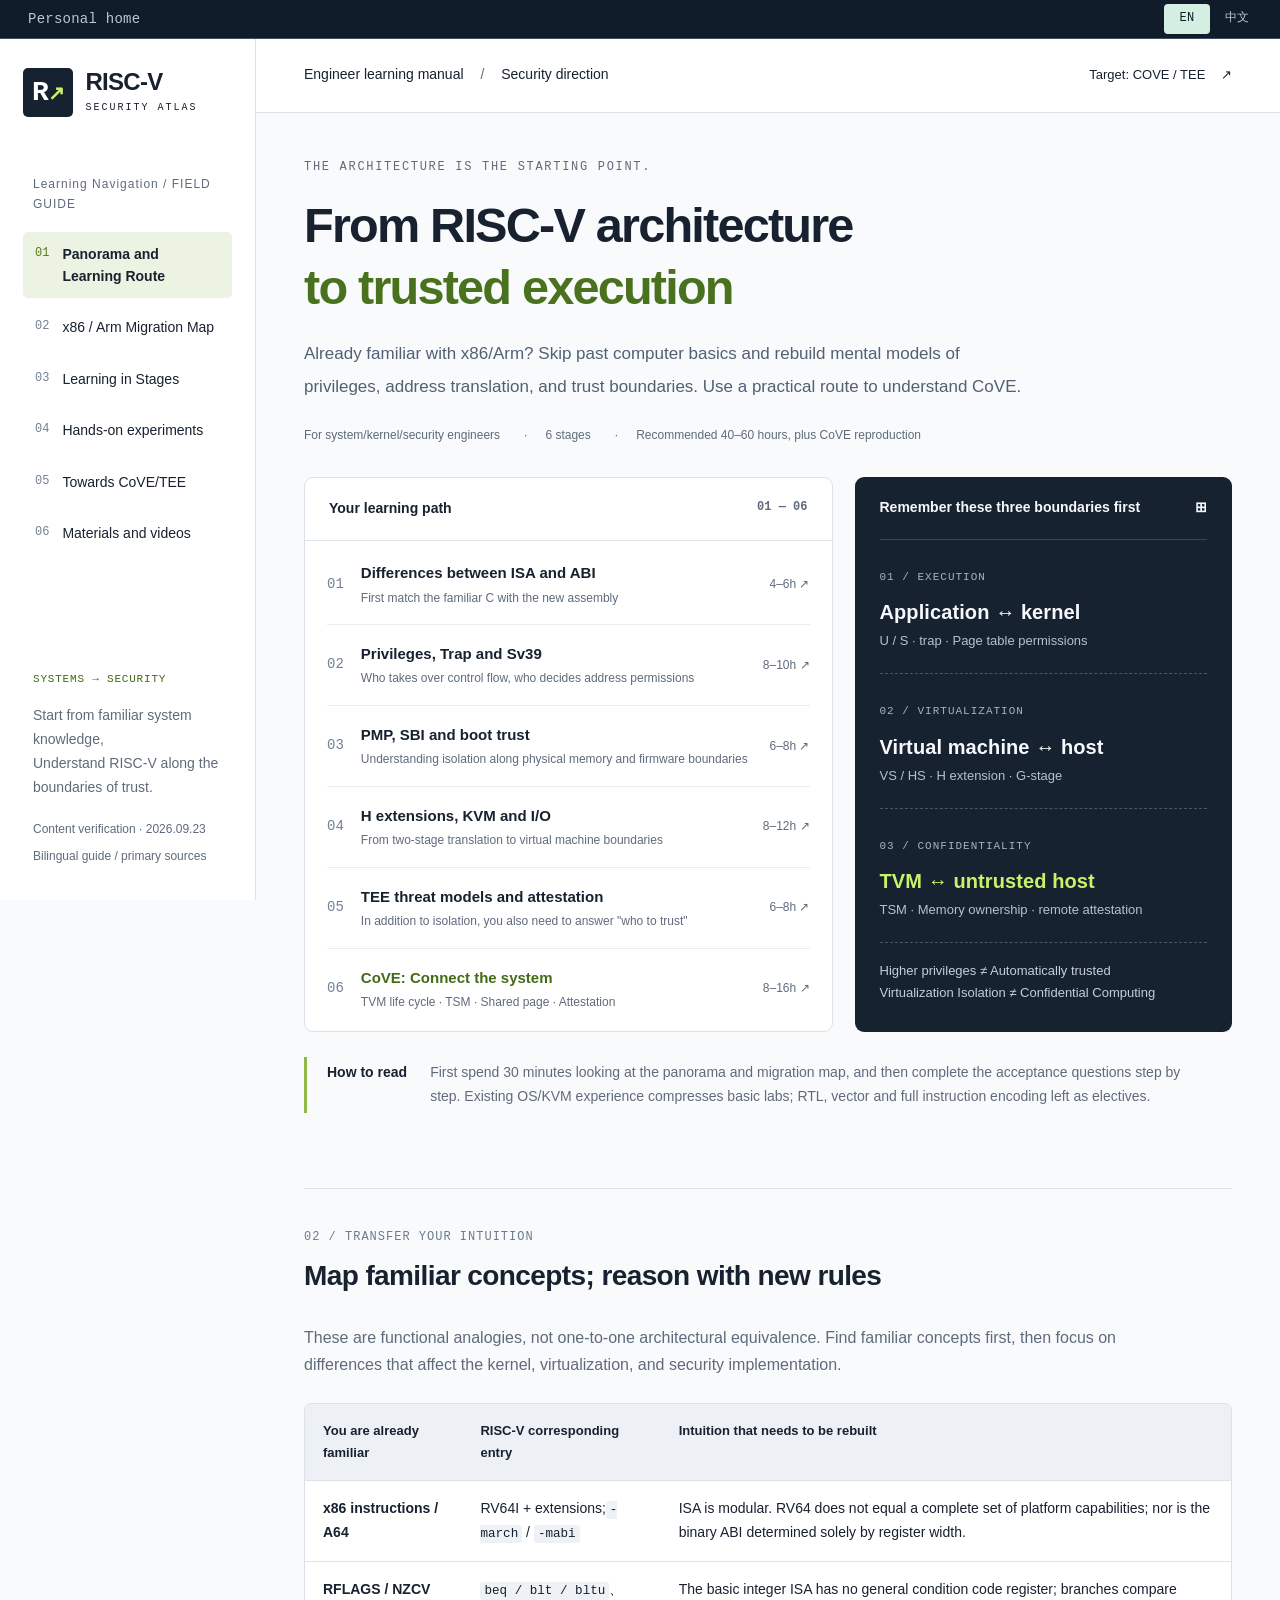
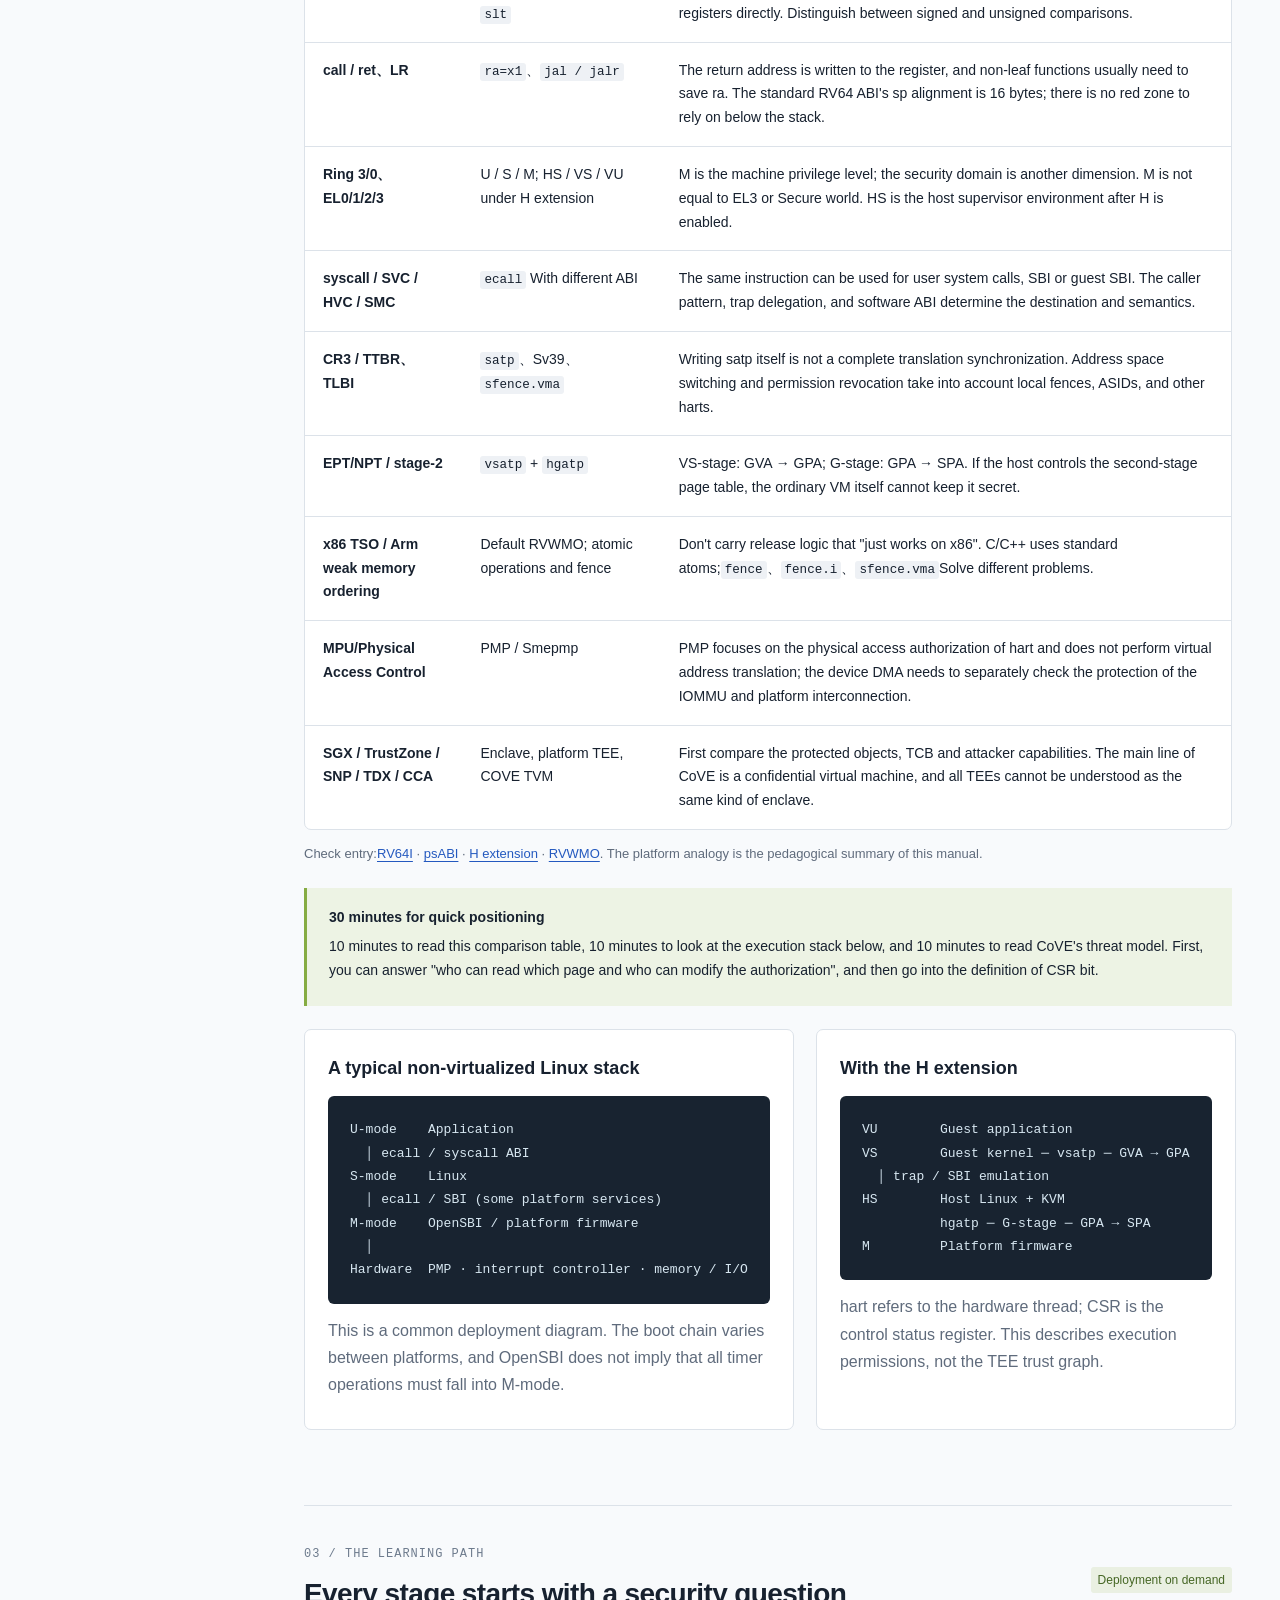
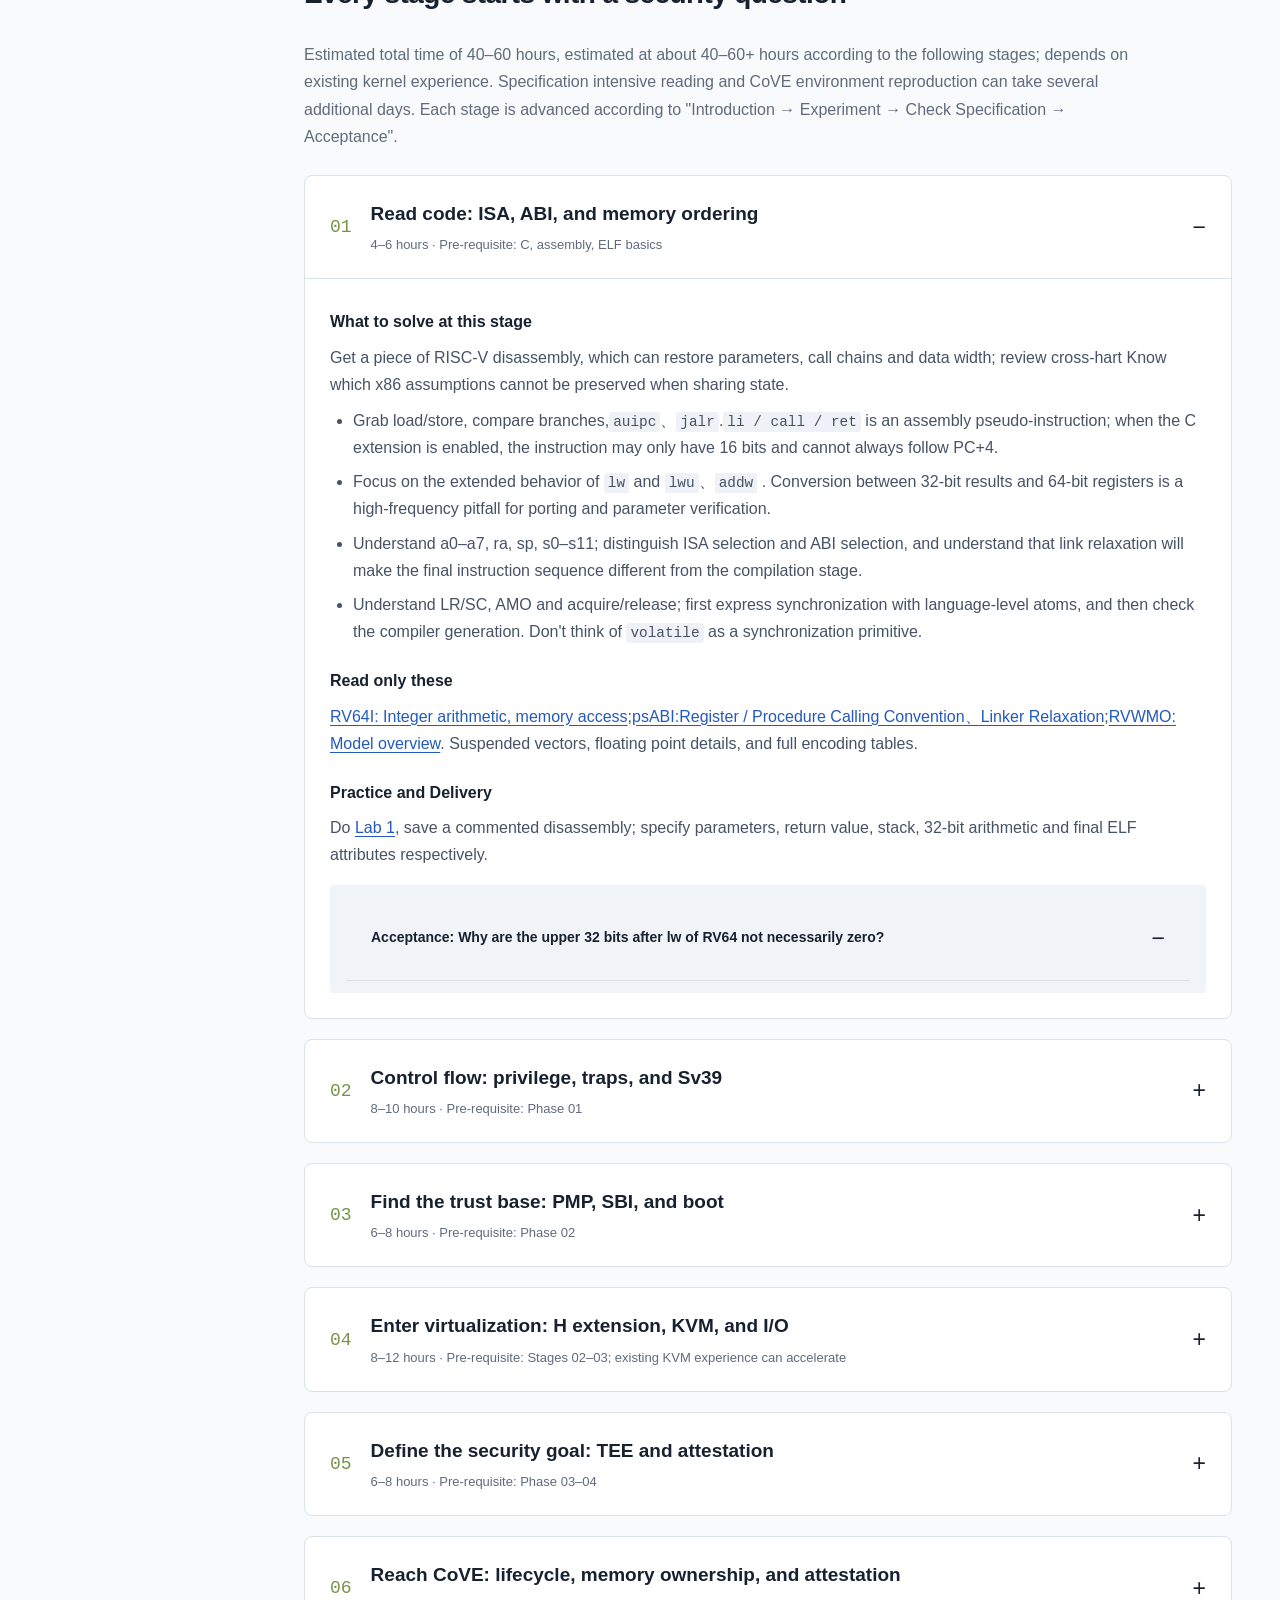
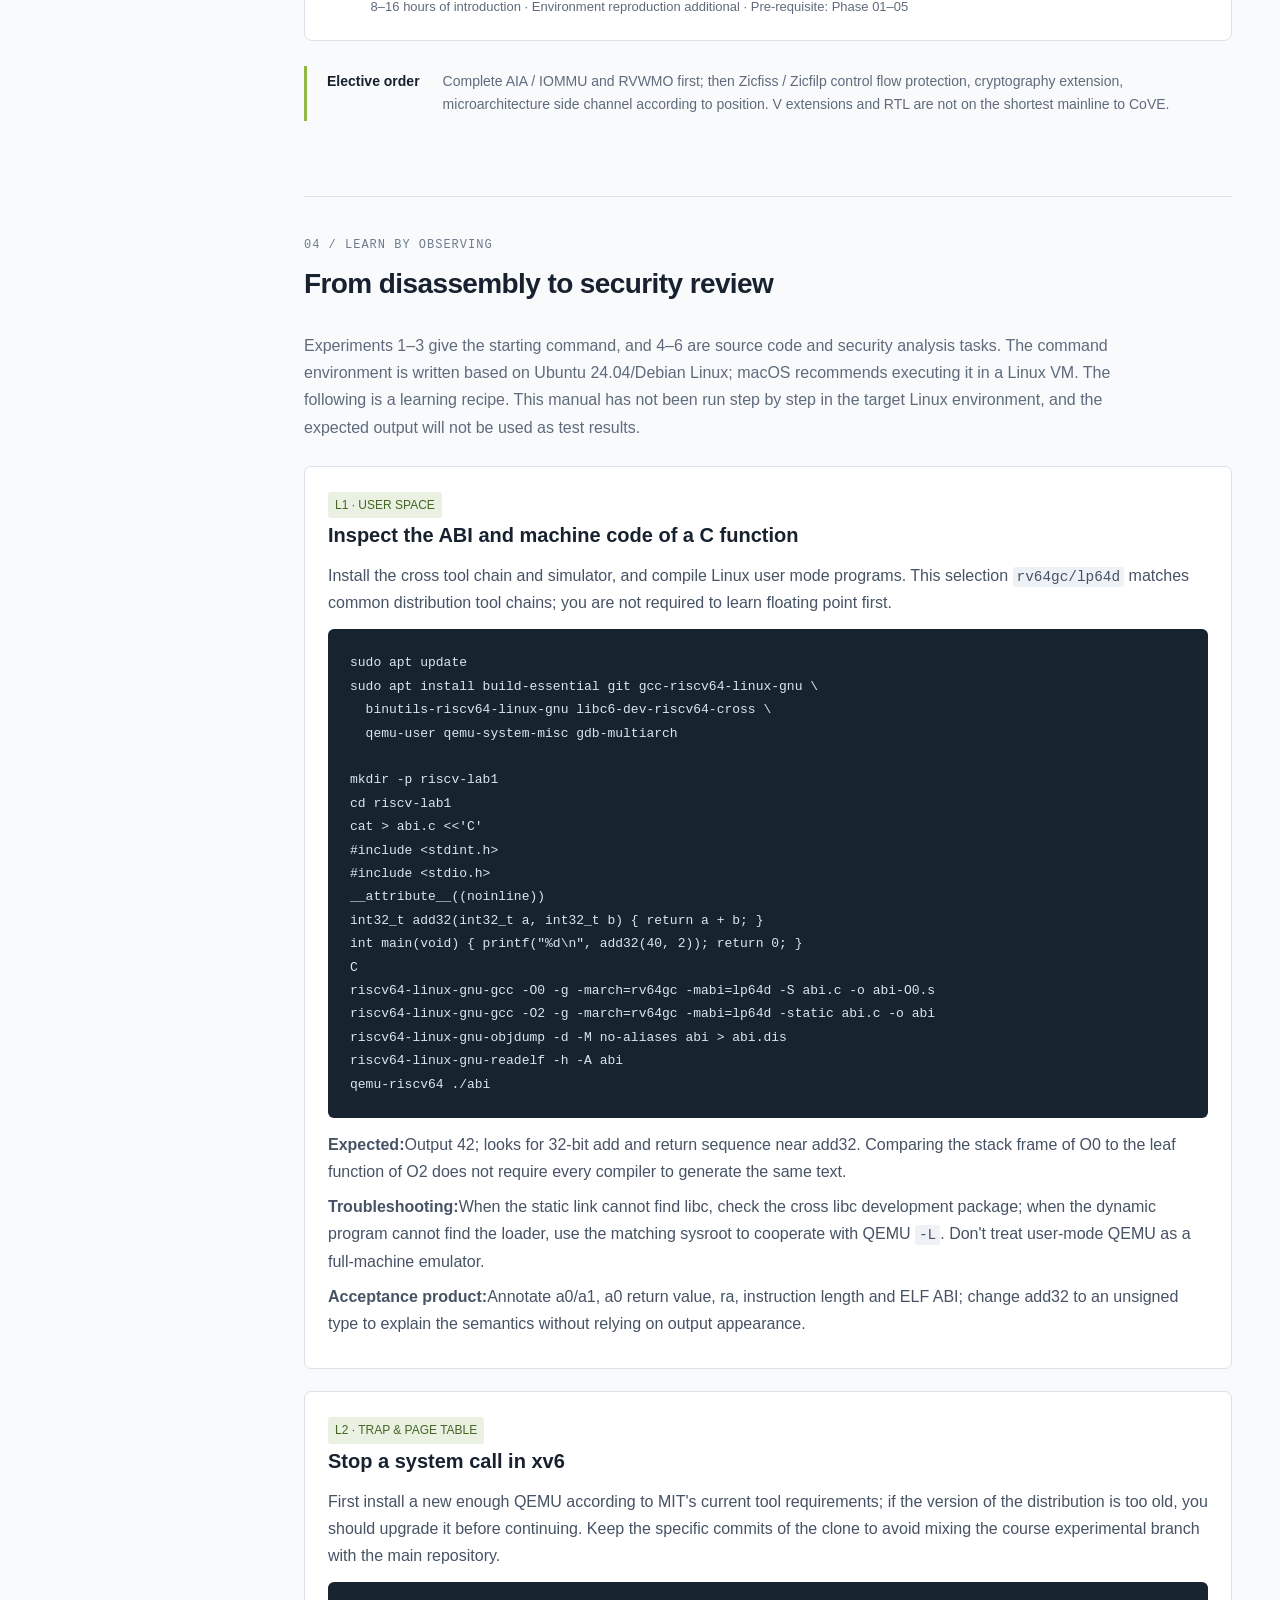
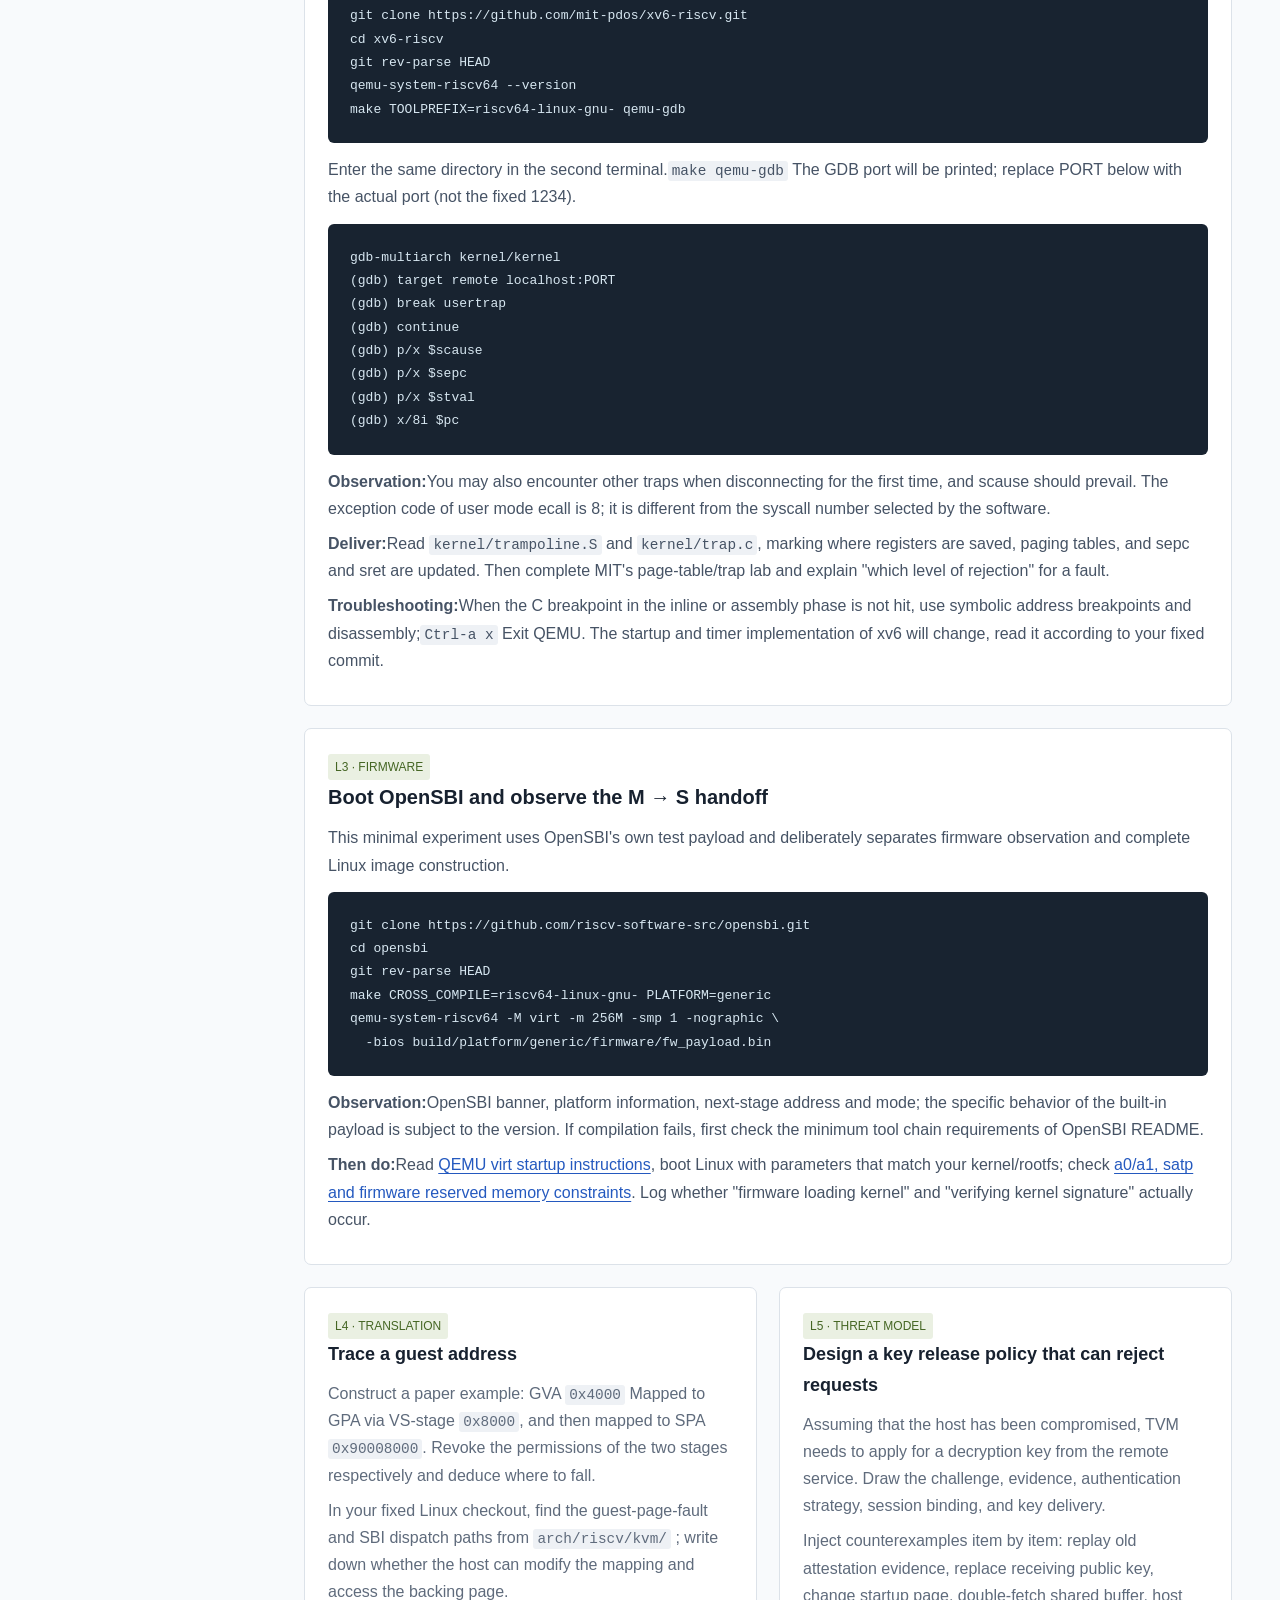
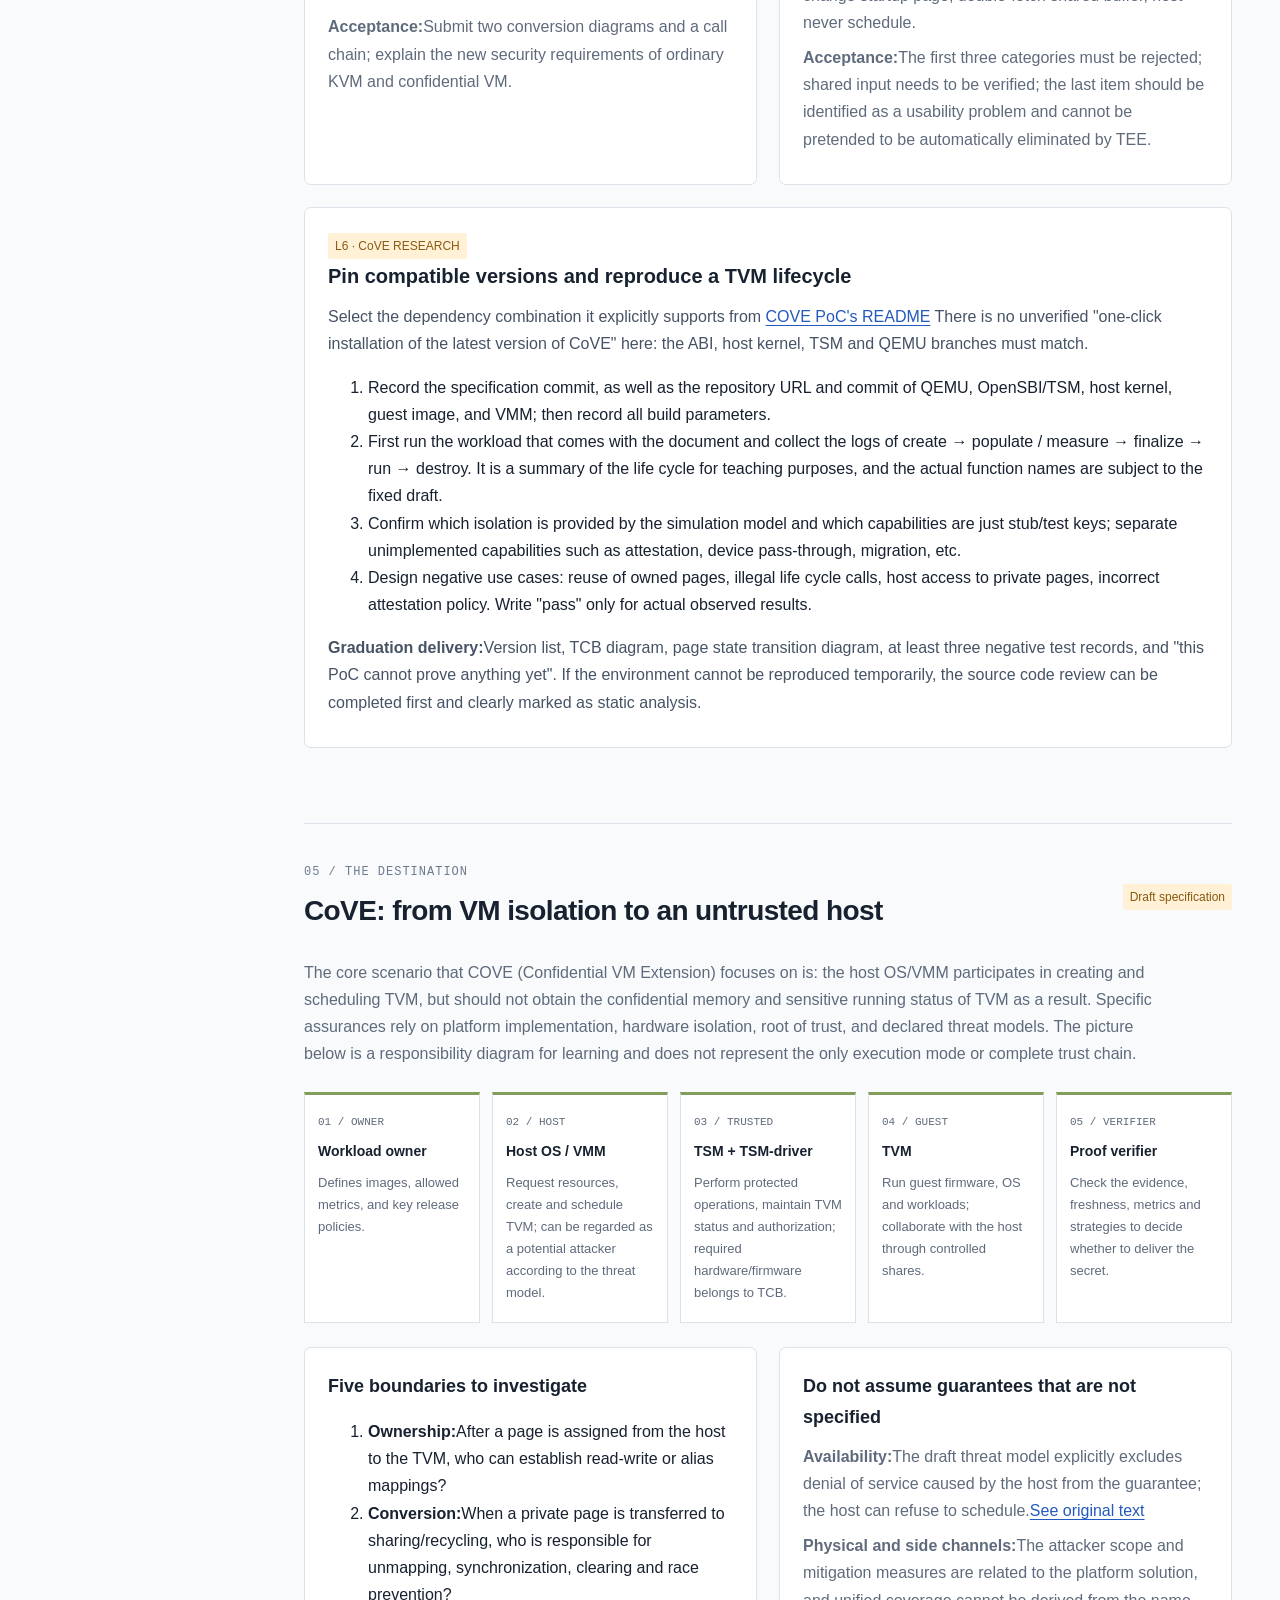
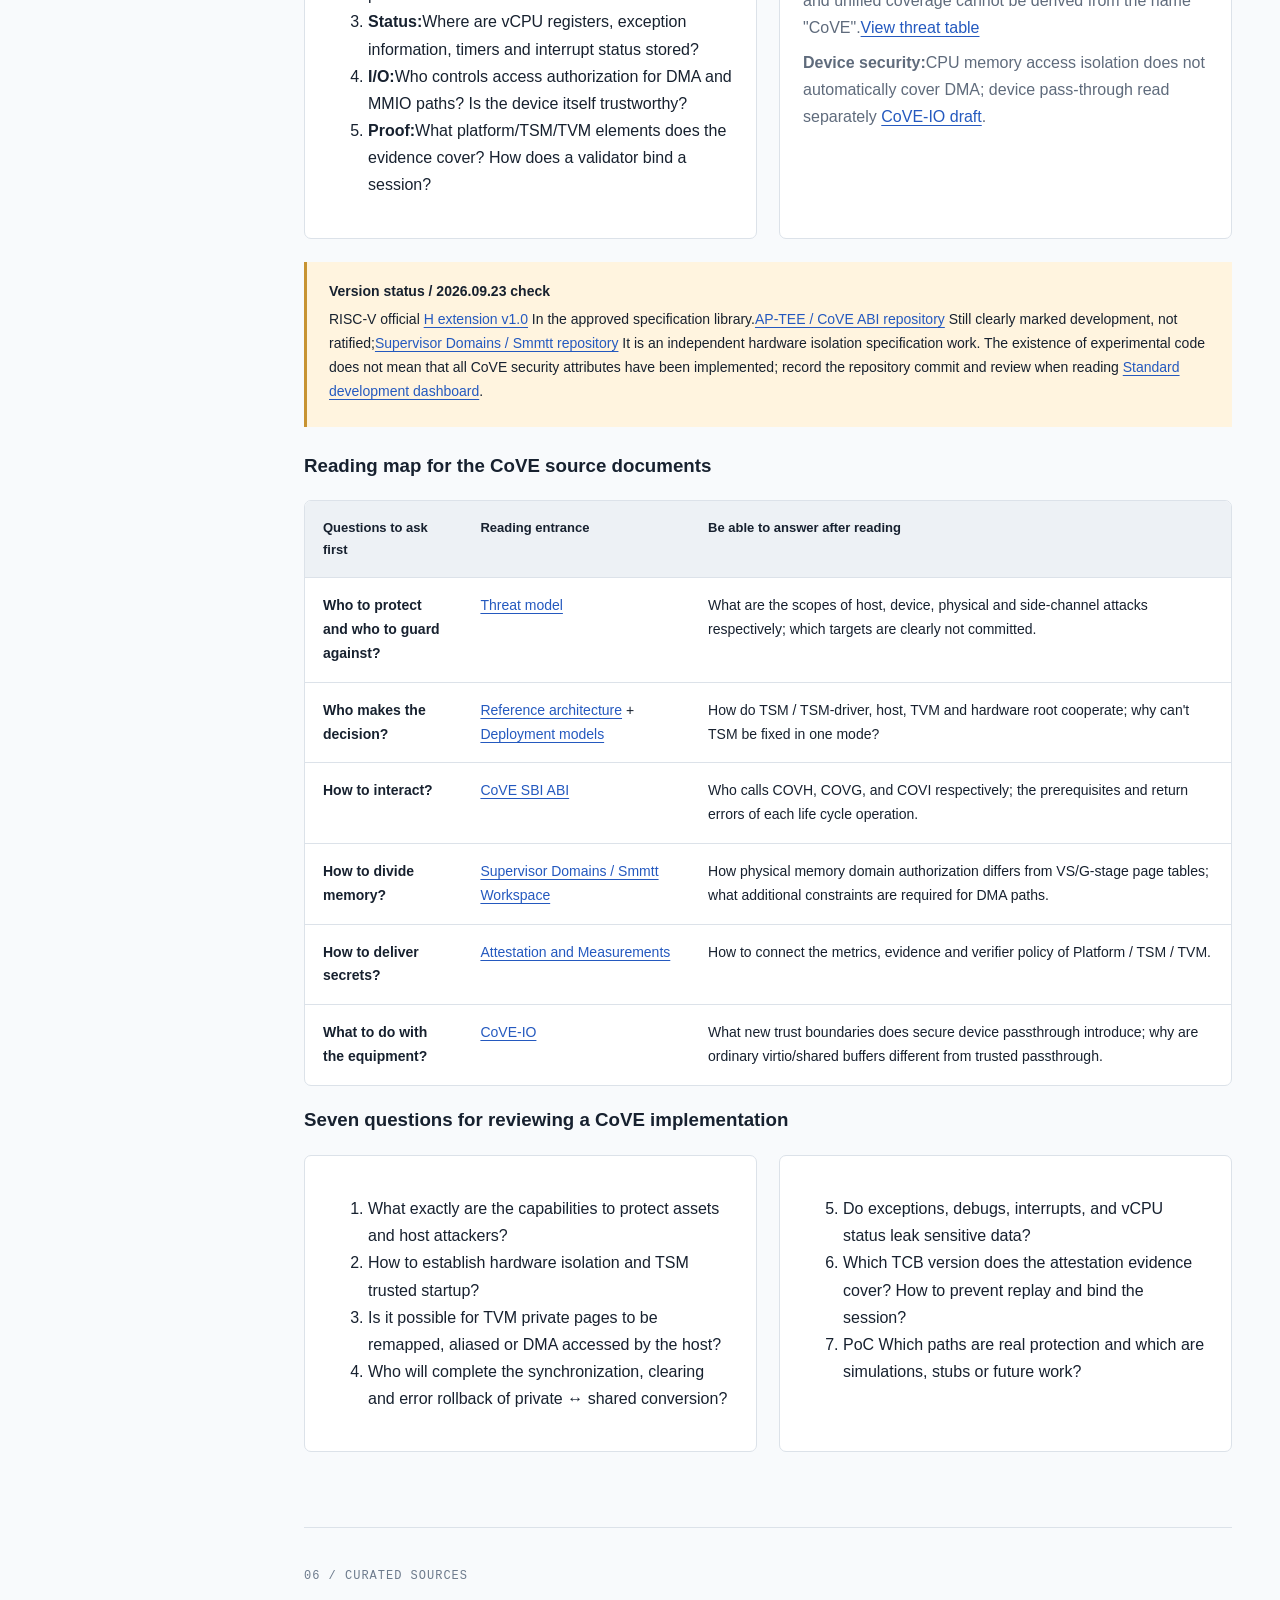
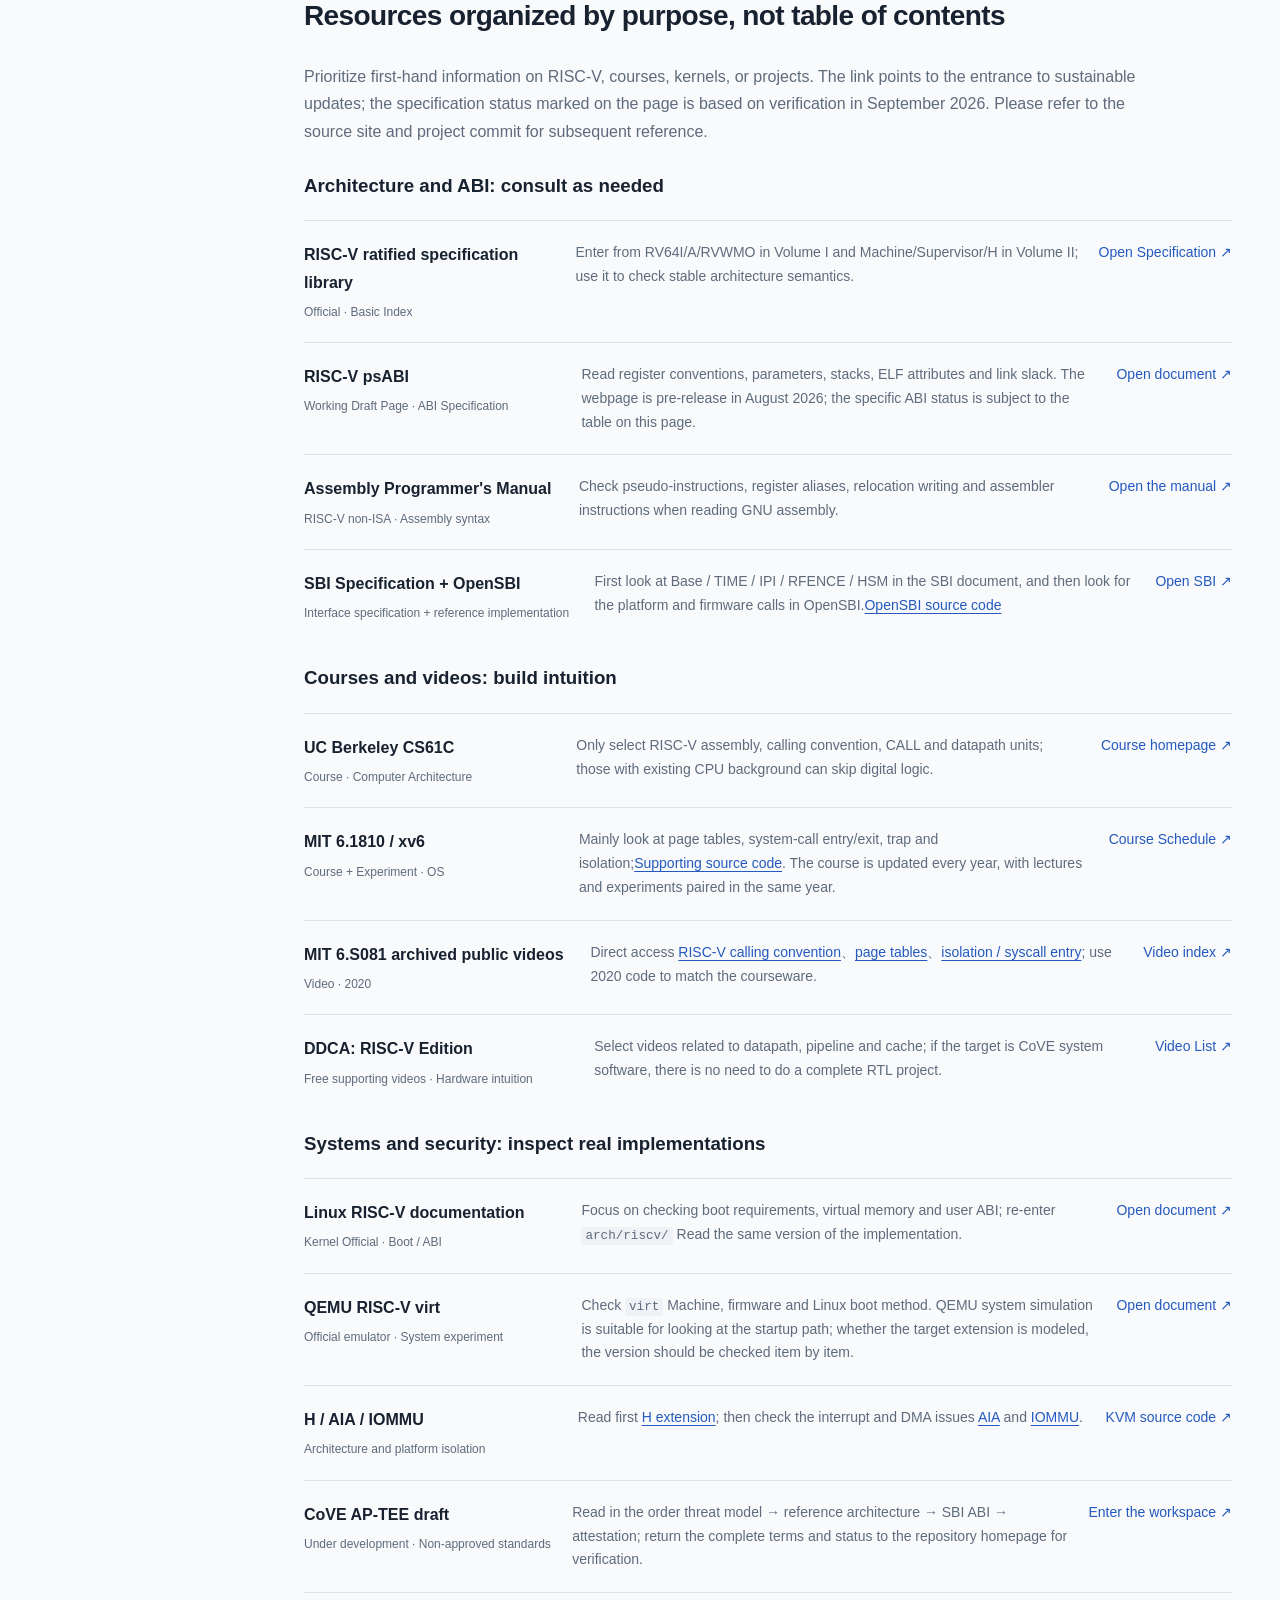
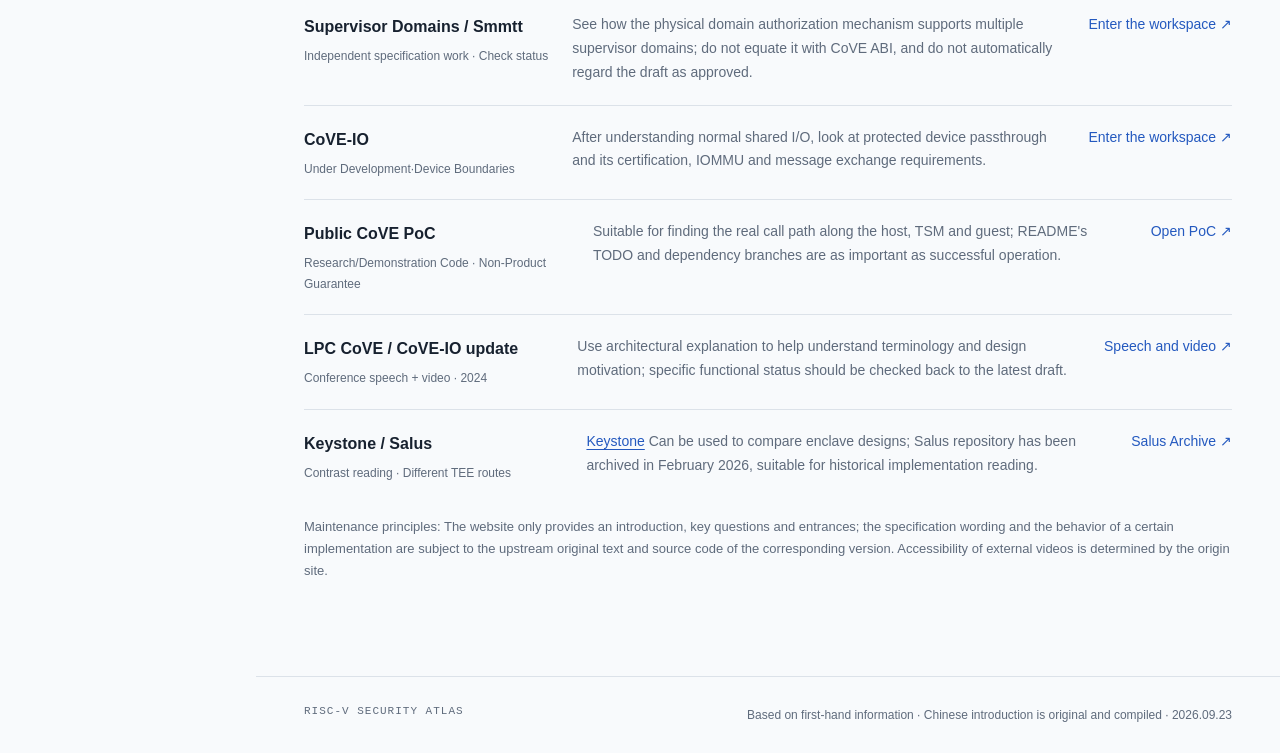
==== commit 38924f29: "Add direct personal-home links to all atlas pages" ====
--- a/index.html
+++ b/index.html
@@ -1,6 +1,6 @@
 <!DOCTYPE html>
 
-<html lang="en"><head><meta charset="utf-8"/><meta content="width=device-width,initial-scale=1" name="viewport"/><title>RISC-V Security Atlas · From Architecture to CoVE</title><meta content="RISC-V security learning route designed for system engineers with x86/Arm experience: architecture migration, privilege isolation, Linux/KVM and CoVE/TEE." name="description"/><link href="data:image/svg+xml,%3Csvg xmlns='http://www.w3.org/2000/svg' viewBox='0 0 32 32'%3E%3Crect width='32' height='32' rx='6' fill='%2318202d'/%3E%3Cpath d='M8 8h9l6 7-6 9H8l7-9z' fill='%23c6f36a'/%3E%3C/svg%3E" rel="icon" type="image/svg+xml"/><link href="style.css" rel="stylesheet"/><script src="language.js"></script></head><body><nav aria-label="Language selection" id="atlas-langbar"><a aria-current="page" data-atlas-lang="en" href="index.html">EN</a><a data-atlas-lang="zh" href="index.zh.html">中文</a></nav><a class="skip" href="#main">Skip to text</a><aside><a class="brand" href="#overview"><span class="brandmark">R<span>↗</span></span><div>RISC-V<span>SECURITY ATLAS</span></div></a><div class="nav-label">Learning Navigation / FIELD GUIDE</div><nav><a href="#overview">01 <span>Panorama and Learning Route</span></a><a href="#bridge">02 <span>x86 / Arm Migration Map</span></a><a href="#curriculum">03 <span>Learning in Stages</span></a><a href="#labs">04 <span>Hands-on experiments</span></a><a href="#cove">05 <span>Towards CoVE/TEE</span></a><a href="#library">06 <span>Materials and videos</span></a></nav><div class="aside-note"><span class="pill">SYSTEMS → SECURITY</span><p>Start from familiar system knowledge,<br/>Understand RISC-V along the boundaries of trust.</p><small>Content verification · 2026.09.23<br/>Bilingual guide / primary sources</small></div></aside><div class="page"><header><span>Engineer learning manual <span class="muted">/</span> Security direction</span><a href="#cove">Target: COVE / TEE <span>↗</span></a></header><main id="main"><section id="overview"><div class="eyebrow">THE ARCHITECTURE IS THE STARTING POINT.</div><h1>From RISC-V architecture<br/><span class="accent">to trusted execution</span></h1><p class="lead">Already familiar with x86/Arm? Skip past computer basics and rebuild mental models of privileges, address translation, and trust boundaries. Use a practical route to understand CoVE.</p><div class="meta-row"><span>For system/kernel/security engineers</span><span>6 stages</span><span>Recommended 40–60 hours, plus CoVE reproduction</span></div><div class="overview-grid"><div class="route-panel"><div class="panel-title"><span>Your learning path</span><span class="mono">01 — 06</span></div><ol class="route"><li><a href="#stage-1"><b>01</b><div>Differences between ISA and ABI<span>First match the familiar C with the new assembly</span></div><small>4–6h ↗</small></a></li><li><a href="#stage-2"><b>02</b><div>Privileges, Trap and Sv39<span>Who takes over control flow, who decides address permissions</span></div><small>8–10h ↗</small></a></li><li><a href="#stage-3"><b>03</b><div>PMP, SBI and boot trust<span>Understanding isolation along physical memory and firmware boundaries</span></div><small>6–8h ↗</small></a></li><li><a href="#stage-4"><b>04</b><div>H extensions, KVM and I/O<span>From two-stage translation to virtual machine boundaries</span></div><small>8–12h ↗</small></a></li><li><a href="#stage-5"><b>05</b><div>TEE threat models and attestation<span>In addition to isolation, you also need to answer "who to trust"</span></div><small>6–8h ↗</small></a></li><li class="destination"><a href="#stage-6"><b>06</b><div>CoVE: Connect the system<span>TVM life cycle · TSM · Shared page · Attestation</span></div><small>8–16h ↗</small></a></li></ol></div><div class="boundary-panel"><div class="panel-title"><span>Remember these three boundaries first</span><span>⊞</span></div><div class="boundary"><span>01 / EXECUTION</span><h3>Application ↔ kernel</h3><p>U / S · trap · Page table permissions</p></div><div class="boundary"><span>02 / VIRTUALIZATION</span><h3>Virtual machine ↔ host</h3><p>VS / HS · H extension · G-stage</p></div><div class="boundary last"><span>03 / CONFIDENTIALITY</span><h3>TVM ↔ untrusted host</h3><p>TSM · Memory ownership · remote attestation</p></div><p class="boundary-caption">Higher privileges ≠ Automatically trusted<br/>Virtualization Isolation ≠ Confidential Computing</p></div></div><div class="reading-note"><b>How to read</b><p>First spend 30 minutes looking at the panorama and migration map, and then complete the acceptance questions step by step. Existing OS/KVM experience compresses basic labs; RTL, vector and full instruction encoding left as electives.</p></div></section><section id="bridge"><div class="section-heading"><div><span class="num">02 / TRANSFER YOUR INTUITION</span><h2>Map familiar concepts; reason with new rules</h2></div></div><p class="intro">These are functional analogies, not one-to-one architectural equivalence. Find familiar concepts first, then focus on differences that affect the kernel, virtualization, and security implementation.</p><div class="table-wrap"><table><thead><tr><th>You are already familiar</th><th>RISC-V corresponding entry</th><th>Intuition that needs to be rebuilt</th></tr></thead><tbody>
+<html lang="en"><head><meta charset="utf-8"/><meta content="width=device-width,initial-scale=1" name="viewport"/><title>RISC-V Security Atlas · From Architecture to CoVE</title><meta content="RISC-V security learning route designed for system engineers with x86/Arm experience: architecture migration, privilege isolation, Linux/KVM and CoVE/TEE." name="description"/><link href="data:image/svg+xml,%3Csvg xmlns='http://www.w3.org/2000/svg' viewBox='0 0 32 32'%3E%3Crect width='32' height='32' rx='6' fill='%2318202d'/%3E%3Cpath d='M8 8h9l6 7-6 9H8l7-9z' fill='%23c6f36a'/%3E%3C/svg%3E" rel="icon" type="image/svg+xml"/><link href="style.css" rel="stylesheet"/><script src="language.js"></script><link rel="stylesheet" href="home-navigation.css"></head><body><nav aria-label="Site navigation and language selection" id="atlas-langbar"><a class="atlas-home-link" href="https://shundazhang.github.io/">Personal home</a><a aria-current="page" data-atlas-lang="en" href="index.html">EN</a><a data-atlas-lang="zh" href="index.zh.html">中文</a></nav><a class="skip" href="#main">Skip to text</a><aside><a class="brand" href="#overview"><span class="brandmark">R<span>↗</span></span><div>RISC-V<span>SECURITY ATLAS</span></div></a><div class="nav-label">Learning Navigation / FIELD GUIDE</div><nav><a href="#overview">01 <span>Panorama and Learning Route</span></a><a href="#bridge">02 <span>x86 / Arm Migration Map</span></a><a href="#curriculum">03 <span>Learning in Stages</span></a><a href="#labs">04 <span>Hands-on experiments</span></a><a href="#cove">05 <span>Towards CoVE/TEE</span></a><a href="#library">06 <span>Materials and videos</span></a></nav><div class="aside-note"><span class="pill">SYSTEMS → SECURITY</span><p>Start from familiar system knowledge,<br/>Understand RISC-V along the boundaries of trust.</p><small>Content verification · 2026.09.23<br/>Bilingual guide / primary sources</small></div></aside><div class="page"><header><span>Engineer learning manual <span class="muted">/</span> Security direction</span><a href="#cove">Target: COVE / TEE <span>↗</span></a></header><main id="main"><section id="overview"><div class="eyebrow">THE ARCHITECTURE IS THE STARTING POINT.</div><h1>From RISC-V architecture<br/><span class="accent">to trusted execution</span></h1><p class="lead">Already familiar with x86/Arm? Skip past computer basics and rebuild mental models of privileges, address translation, and trust boundaries. Use a practical route to understand CoVE.</p><div class="meta-row"><span>For system/kernel/security engineers</span><span>6 stages</span><span>Recommended 40–60 hours, plus CoVE reproduction</span></div><div class="overview-grid"><div class="route-panel"><div class="panel-title"><span>Your learning path</span><span class="mono">01 — 06</span></div><ol class="route"><li><a href="#stage-1"><b>01</b><div>Differences between ISA and ABI<span>First match the familiar C with the new assembly</span></div><small>4–6h ↗</small></a></li><li><a href="#stage-2"><b>02</b><div>Privileges, Trap and Sv39<span>Who takes over control flow, who decides address permissions</span></div><small>8–10h ↗</small></a></li><li><a href="#stage-3"><b>03</b><div>PMP, SBI and boot trust<span>Understanding isolation along physical memory and firmware boundaries</span></div><small>6–8h ↗</small></a></li><li><a href="#stage-4"><b>04</b><div>H extensions, KVM and I/O<span>From two-stage translation to virtual machine boundaries</span></div><small>8–12h ↗</small></a></li><li><a href="#stage-5"><b>05</b><div>TEE threat models and attestation<span>In addition to isolation, you also need to answer "who to trust"</span></div><small>6–8h ↗</small></a></li><li class="destination"><a href="#stage-6"><b>06</b><div>CoVE: Connect the system<span>TVM life cycle · TSM · Shared page · Attestation</span></div><small>8–16h ↗</small></a></li></ol></div><div class="boundary-panel"><div class="panel-title"><span>Remember these three boundaries first</span><span>⊞</span></div><div class="boundary"><span>01 / EXECUTION</span><h3>Application ↔ kernel</h3><p>U / S · trap · Page table permissions</p></div><div class="boundary"><span>02 / VIRTUALIZATION</span><h3>Virtual machine ↔ host</h3><p>VS / HS · H extension · G-stage</p></div><div class="boundary last"><span>03 / CONFIDENTIALITY</span><h3>TVM ↔ untrusted host</h3><p>TSM · Memory ownership · remote attestation</p></div><p class="boundary-caption">Higher privileges ≠ Automatically trusted<br/>Virtualization Isolation ≠ Confidential Computing</p></div></div><div class="reading-note"><b>How to read</b><p>First spend 30 minutes looking at the panorama and migration map, and then complete the acceptance questions step by step. Existing OS/KVM experience compresses basic labs; RTL, vector and full instruction encoding left as electives.</p></div></section><section id="bridge"><div class="section-heading"><div><span class="num">02 / TRANSFER YOUR INTUITION</span><h2>Map familiar concepts; reason with new rules</h2></div></div><p class="intro">These are functional analogies, not one-to-one architectural equivalence. Find familiar concepts first, then focus on differences that affect the kernel, virtualization, and security implementation.</p><div class="table-wrap"><table><thead><tr><th>You are already familiar</th><th>RISC-V corresponding entry</th><th>Intuition that needs to be rebuilt</th></tr></thead><tbody>
 <tr><td>x86 instructions / A64</td><td>RV64I + extensions;<code>-march</code> / <code>-mabi</code></td><td>ISA is modular. RV64 does not equal a complete set of platform capabilities; nor is the binary ABI determined solely by register width.</td></tr>
 <tr><td>RFLAGS / NZCV</td><td><code>beq / blt / bltu</code>、<code>slt</code></td><td>The basic integer ISA has no general condition code register; branches compare registers directly. Distinguish between signed and unsigned comparisons.</td></tr>
 <tr><td>call / ret、LR</td><td><code>ra=x1</code>、<code>jal / jalr</code></td><td>The return address is written to the register, and non-leaf functions usually need to save ra. The standard RV64 ABI's sp alignment is 16 bytes; there is no red zone to rely on below the stack.</td></tr>
--- a/home-navigation.css
+++ b/home-navigation.css
@@ -0,0 +1,13 @@
+/* Personal-home navigation is distinct from the learning atlas index. */
+#atlas-langbar .atlas-home-link {
+  margin-right: auto;
+  min-width: 0;
+  padding: 4px 8px;
+  text-align: left;
+  font-size: 14px;
+  line-height: 1.3;
+  white-space: nowrap;
+}
+@media (max-width: 400px) {
+  #atlas-langbar { padding-left: 8px; padding-right: 8px; }
+}
